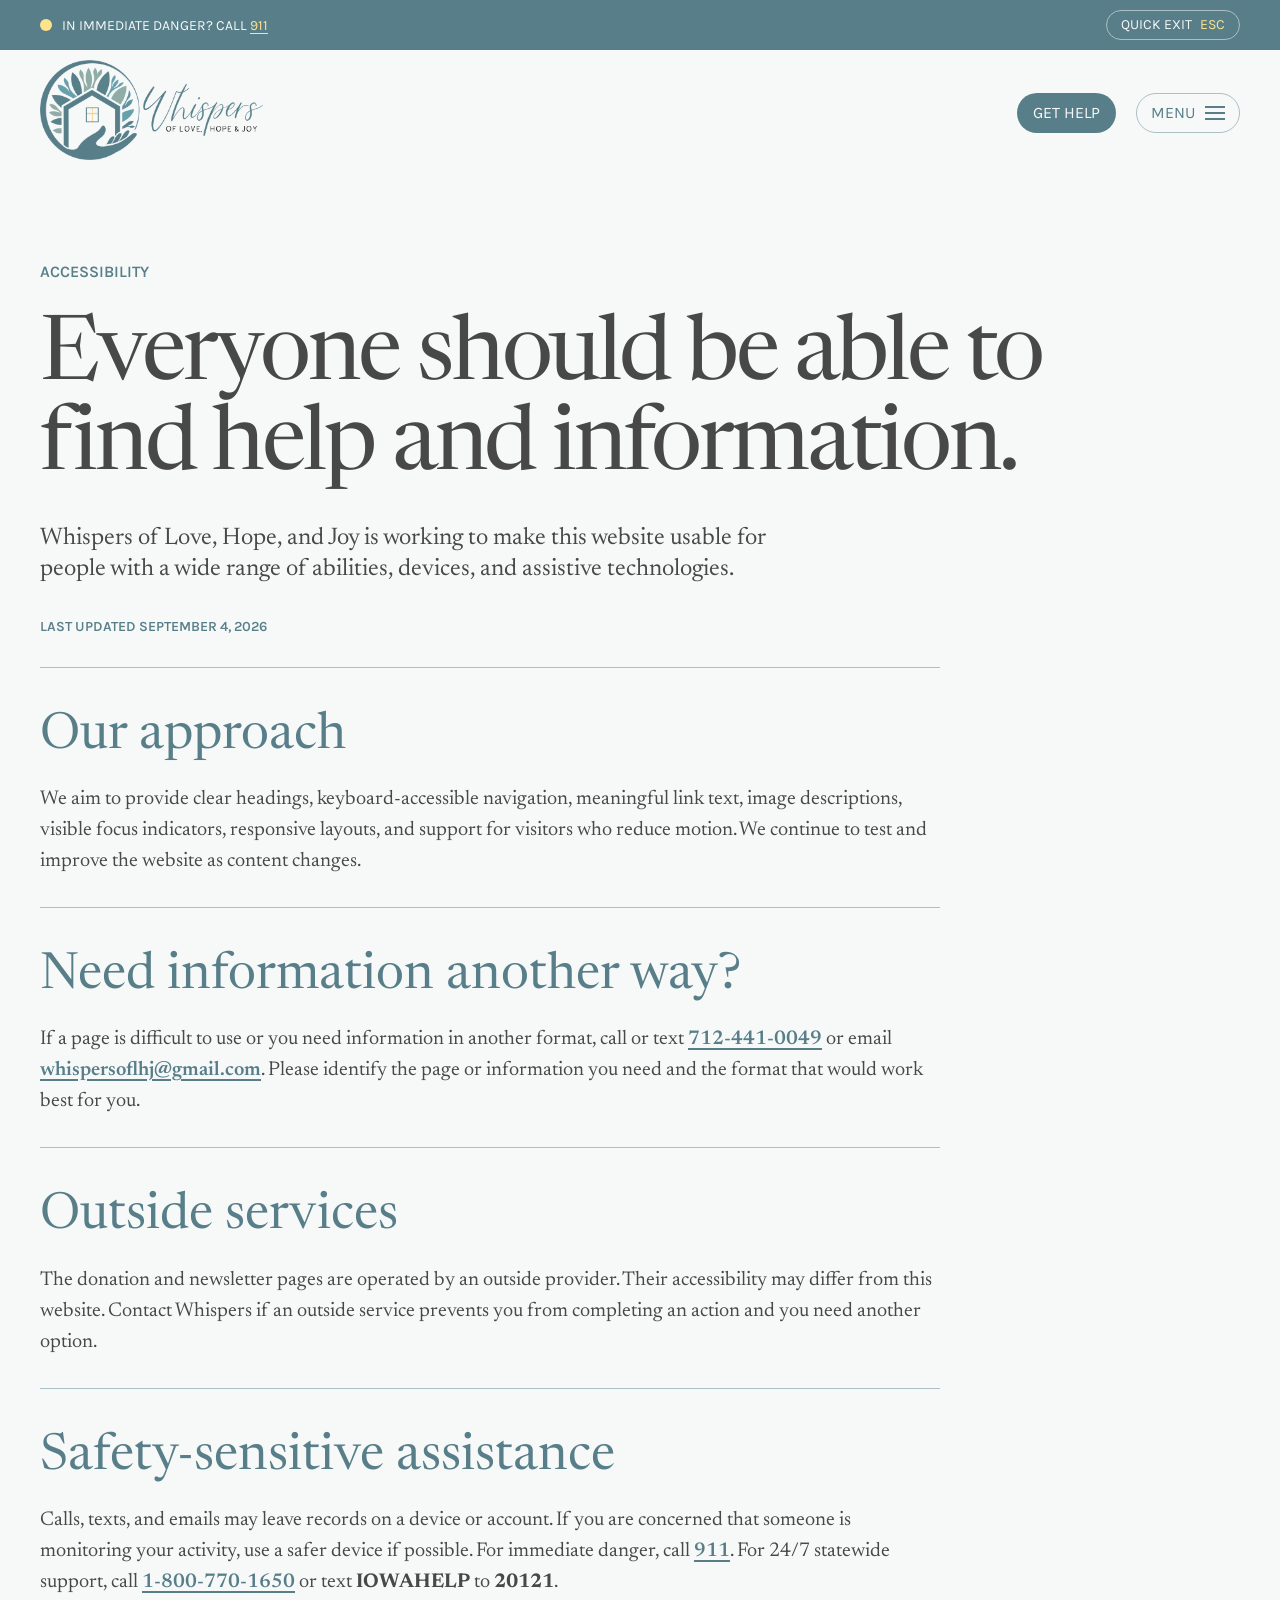
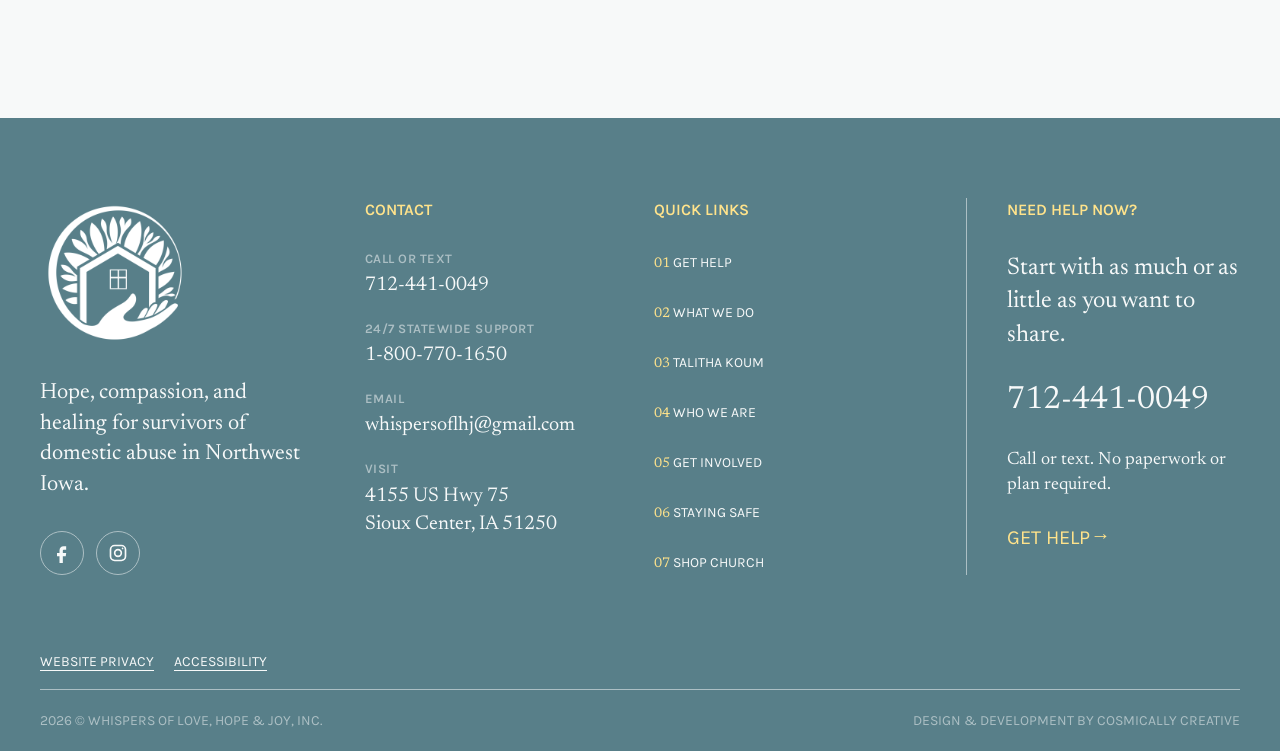
==== accessibility/index.html @ 4075bdc3 "Initial client-ready website" ====
<!doctype html>
<html lang="en" class="no-js">
    <head>
        <meta charset="UTF-8" />
        <meta name="viewport" content="width=device-width, initial-scale=1.0" />
        <meta name="referrer" content="no-referrer" />
        <meta name="description" content="Read the accessibility commitment for the Whispers of Love, Hope, and Joy website and learn how to request assistance." />
        <meta property="og:title" content="Accessibility | Whispers of Love, Hope, and Joy" />
        <meta property="og:description" content="Read the accessibility commitment for the Whispers website and learn how to request assistance." />
        <meta property="og:type" content="website" />
        <meta property="og:site_name" content="Whispers of Love, Hope, and Joy" />
        <meta name="twitter:card" content="summary" />
        <meta name="theme-color" content="#587f89" />
        <!-- Remove this robots directive before the public launch. -->
        <meta name="robots" content="noindex, nofollow, noarchive" />

        <link rel="apple-touch-icon" href="../img/favicons/favicon-apple.png" />
        <link rel="icon" href="../img/favicons/favicon.png" />
        <link rel="stylesheet" href="../css/style.css" />
        <link rel="stylesheet" href="../css/queries.css" />
        <script src="../script.js" defer></script>

        <title>Accessibility | Whispers of Love, Hope, and Joy</title>
    </head>
    <body class="legal-page">
        <a class="skip-link" href="#main-content">Skip to main content</a>
        <header class="site-header">
            <aside class="announcement-bar" aria-label="Announcement">
                <p class="emergency-message">
                    <span class="emergency-indicator" aria-hidden="true"></span>
                    <span>In immediate danger? Call <a class="emergency-link text-yellow" href="tel:911">911</a></span>
                </p>
                <p class="announcement-message"></p>
                <a class="quick-exit" href="https://www.google.com/" rel="noreferrer">Quick Exit <span class="text-yellow">Esc</span></a>
            </aside>
            <nav class="nav" aria-label="Primary navigation">
                <a href="../" aria-label="Whispers of Love, Hope &amp; Joy home">
                    <img width="706" height="316" decoding="async" class="nav-logo" src="../img/logo-big.png" alt="">
                </a>
                <a class="btn mobile-help-link" href="../get-help/">Get Help</a>
                <button class="mobile-nav-toggle" type="button" aria-expanded="false" aria-controls="primary-navigation" aria-label="Open navigation">
                    <span class="mobile-nav-toggle-label">Menu</span>
                    <span class="mobile-nav-toggle-icon" aria-hidden="true"></span>
                </button>
                <ul class="nav-links" id="primary-navigation">
                    <li><a class="nav-link" href="../get-help/"><span class="number">01</span> Get Help</a></li>
                    <li><a class="nav-link" href="../what-we-do/"><span class="number">02</span> What We Do</a></li>
                    <li><a class="nav-link" href="../talitha-koum/"><span class="number">03</span> Talitha Koum</a></li>
                    <li><a class="nav-link" href="../who-we-are/"><span class="number">04</span> Who We Are</a></li>
                    <li><a class="nav-link" href="../get-involved/"><span class="number">05</span> Get Involved</a></li>
                    <li><a class="nav-link" href="../staying-safe/"><span class="number">06</span> Staying Safe</a></li>
                    <li><a class="nav-link" href="../shop-church/"><span class="number">07</span> Shop Church</a></li>
                </ul>
                <div class="btns">
                    <a class="btn" href="https://whispersoflhj.networkforgood.com/projects/104180-whispers-of-love-hope-joy-ministry">Donate</a>
                    <a class="btn btn--secondary" href="https://whispersoflhj.dm.networkforgood.com/forms/e-newsletter-sign-up">Email Updates</a>
                </div>
            </nav>
        </header>

        <main id="main-content" class="legal-main">
            <div class="legal-content site-container site-container--narrow content-stack">
                <p class="section-tag text-teal">Accessibility</p>
                <h1>Everyone should be able to find help and information.</h1>
                <p class="description">Whispers of Love, Hope, and Joy is working to make this website usable for people with a wide range of abilities, devices, and assistive technologies.</p>
                <p class="legal-updated">Last updated September 4, 2026</p>

                <section class="legal-section">
                    <h2>Our approach</h2>
                    <p>We aim to provide clear headings, keyboard-accessible navigation, meaningful link text, image descriptions, visible focus indicators, responsive layouts, and support for visitors who reduce motion. We continue to test and improve the website as content changes.</p>
                </section>

                <section class="legal-section">
                    <h2>Need information another way?</h2>
                    <p>If a page is difficult to use or you need information in another format, call or text <a href="tel:+17124410049">712-441-0049</a> or email <a href="mailto:whispersoflhj@gmail.com">whispersoflhj@gmail.com</a>. Please identify the page or information you need and the format that would work best for you.</p>
                </section>

                <section class="legal-section">
                    <h2>Outside services</h2>
                    <p>The donation and newsletter pages are operated by an outside provider. Their accessibility may differ from this website. Contact Whispers if an outside service prevents you from completing an action and you need another option.</p>
                </section>

                <section class="legal-section">
                    <h2>Safety-sensitive assistance</h2>
                    <p>Calls, texts, and emails may leave records on a device or account. If you are concerned that someone is monitoring your activity, use a safer device if possible. For immediate danger, call <a href="tel:911">911</a>. For 24/7 statewide support, call <a href="tel:+18007701650">1-800-770-1650</a> or text <strong>IOWAHELP</strong> to <strong>20121</strong>.</p>
                </section>
            </div>
        </main>

        <footer>
            <div class="footer-content site-container">
                <div class="footer-cell footer-brand-cell">
                    <a class="footer-brand-link" href="../" aria-label="Whispers of Love, Hope &amp; Joy home">
                        <img width="788" height="788" decoding="async" loading="lazy" class="footer-logo" src="../img/logo-small.png" alt="">
                    </a>
                    <p class="description text-white">Hope, compassion, and healing for survivors of domestic abuse in Northwest Iowa.</p>
                    <ul class="footer-social-links" aria-label="Social media">
                        <li>
                            <a class="footer-social-link" href="https://www.facebook.com/Whispersoflovehopejoy" rel="noreferrer" aria-label="Whispers of Love, Hope, and Joy on Facebook">
                                <svg class="footer-social-icon" aria-hidden="true" focusable="false"><use href="../img/social-icons.svg#facebook"></use></svg>
                            </a>
                        </li>
                        <li>
                            <a class="footer-social-link" href="https://www.instagram.com/whispersoflhj" rel="noreferrer" aria-label="Whispers of Love, Hope, and Joy on Instagram">
                                <svg class="footer-social-icon" aria-hidden="true" focusable="false"><use href="../img/social-icons.svg#instagram"></use></svg>
                            </a>
                        </li>
                    </ul>
                </div>
                <div class="footer-cell">
                    <p class="section-tag text-yellow">Contact</p>
                    <ul class="footer-contact-list">
                        <li class="footer-contact-item"><span class="footer-contact-label">Call or text</span><a class="footer-contact-link" href="tel:+17124410049">712-441-0049</a></li>
                        <li class="footer-contact-item"><span class="footer-contact-label">24/7 statewide support</span><a class="footer-contact-link" href="tel:+18007701650">1-800-770-1650</a></li>
                        <li class="footer-contact-item"><span class="footer-contact-label">Email</span><a class="footer-contact-link" href="mailto:whispersoflhj@gmail.com">whispersoflhj@gmail.com</a></li>
                        <li class="footer-contact-item"><span class="footer-contact-label">Visit</span><address class="text-white">4155 US Hwy 75<br>Sioux Center, IA 51250</address></li>
                    </ul>
                </div>
                <div class="footer-cell">
                    <p class="section-tag text-yellow">Quick Links</p>
                    <ul class="footer-nav-links">
                        <li><a class="nav-link text-white" href="../get-help/"><span class="number text-yellow">01</span> Get Help</a></li>
                        <li><a class="nav-link text-white" href="../what-we-do/"><span class="number text-yellow">02</span> What We Do</a></li>
                        <li><a class="nav-link text-white" href="../talitha-koum/"><span class="number text-yellow">03</span> Talitha Koum</a></li>
                        <li><a class="nav-link text-white" href="../who-we-are/"><span class="number text-yellow">04</span> Who We Are</a></li>
                        <li><a class="nav-link text-white" href="../get-involved/"><span class="number text-yellow">05</span> Get Involved</a></li>
                        <li><a class="nav-link text-white" href="../staying-safe/"><span class="number text-yellow">06</span> Staying Safe</a></li>
                        <li><a class="nav-link text-white" href="../shop-church/"><span class="number text-yellow">07</span> Shop Church</a></li>
                    </ul>
                </div>
                <div class="footer-cell footer-help-cell">
                    <p class="section-tag text-yellow">Need help now?</p>
                    <p class="footer-help-intro text-white">Start with as much or as little as you want to share.</p>
                    <a class="contact-link footer-help-number" href="tel:+17124410049">712-441-0049</a>
                    <p class="footer-help-note text-white">Call or text. No paperwork or plan required.</p>
                    <a class="link-btn uppercase text-yellow" href="../get-help/"><span>Get help</span></a>
                </div>
            </div>
            <div class="footer-legal site-container">
                <a href="../privacy/">Website Privacy</a>
                <a href="../accessibility/" aria-current="page">Accessibility</a>
            </div>
            <div class="copyright site-container">
                <p>2026 © Whispers of Love, Hope &amp; Joy, Inc.</p>
                <p>Design &amp; Development by <a href="https://cosmicallycreative.com">Cosmically Creative</a></p>
            </div>
        </footer>
    </body>
</html>
---- css/style.css ----
@font-face {
    font-family: "Karla";
    font-style: normal;
    font-weight: 200 800;
    font-display: swap;
    src: url("../fonts/karla/karla-latin-variable.woff2") format("woff2");
}

@font-face {
    font-family: "Karla";
    font-style: italic;
    font-weight: 200 800;
    font-display: swap;
    src: url("../fonts/karla/karla-latin-variable-italic.woff2") format("woff2");
}

@font-face {
    font-family: "Newsreader";
    font-style: normal;
    font-weight: 200 800;
    font-display: swap;
    src: url("../fonts/newsreader/newsreader-latin-variable.woff2") format("woff2");
}

@font-face {
    font-family: "Newsreader";
    font-style: italic;
    font-weight: 200 800;
    font-display: swap;
    src: url("../fonts/newsreader/newsreader-latin-variable-italic.woff2") format("woff2");
}

:root {
    --color-white: #f7f9f9;
    --color-teal: #587f89;
    --color-black: #484848;
    --color-green: #90aca6;
    --color-bright-teal: #67a9aa;
    --color-gray: #acbfc4;
    --color-yellow: #ffe38b;
}

* {
    padding: 0;
    margin: 0;
    box-sizing: border-box;
}

html {
    /* font-size: 10px; */
    font-size: 62.5%;
    scroll-behavior: smooth;
    overflow-x: hidden;
}

main [id] {
    scroll-margin-top: 18rem;
}

body {
    font-family: "Newsreader", serif;
    line-height: 1;
    font-weight: 400;
    color: var(--color-black);
    background-color: var(--color-white);
    font-size: 2rem;
    overflow-x: hidden;
    opacity: 1;
    transition: opacity 0.3s ease;
}

body.mobile-nav-open {
    overflow: hidden;
}

.skip-link {
    position: fixed;
    top: 1rem;
    left: 1rem;
    z-index: 3000;
    padding: 1rem 1.5rem;
    color: var(--color-yellow);
    background-color: var(--color-black);
    font-family: "Karla", sans-serif;
    font-size: 1.6rem;
    transform: translateY(-200%);
}

.skip-link:focus {
    transform: translateY(0);
}

body.client-preview::before {
    position: fixed;
    right: 1.5rem;
    bottom: 1.5rem;
    z-index: 3000;
    padding: 0.8rem 1.2rem;
    color: var(--color-yellow);
    background-color: var(--color-black);
    border-radius: 50rem;
    content: "Client Preview";
    font-family: "Karla", sans-serif;
    font-size: 1.3rem;
    font-weight: 700;
    letter-spacing: 0.04em;
    text-transform: uppercase;
}

h1, h2, h3 {
    font-weight: 400;
}

h2 {
    font-size: clamp(4.8rem, 4.5vw, 7rem);
}

p {
    line-height: 1.5;
}

.text-yellow {
    color: var(--color-yellow) !important;
}

.text-white {
    color: var(--color-white) !important;
}

.text-gray {
    color: var(--color-gray) !important;
}

.text-teal {
    color: var(--color-teal) !important;
}

.text-bright-teal {
    color: var(--color-bright-teal) !important;
}

.text-black {
    color: var(--color-black) !important;
}

.site-container {
    width: calc(100% - 8rem);
    max-width: 160rem;
    margin-right: auto;
    margin-left: auto;
}

.site-container--narrow {
    max-width: 120rem;
}

.content-stack {
    display: flex;
    flex-direction: column;
    gap: 3rem;
}

.section--teal {
    background-color: var(--color-teal);
}

.section--dark {
    background-color: var(--color-black);
}

.section--yellow {
    background-color: var(--color-yellow);
}

.section--gray {
    background-color: rgba(172, 191, 196, 0.13);
}

.divided-list {
    border-top: 1px solid var(--color-gray);
    border-bottom: 1px solid var(--color-gray);
}

.divided-list > * + * {
    border-top: 1px solid var(--color-gray);
}

.contact-item {
    display: flex;
    flex-direction: column;
    gap: 1rem;
}

.contact-link:link,
.contact-link:visited {
    width: fit-content;
    text-decoration: none;
}

.numbered-row {
    display: grid;
    grid-template-columns: 7rem minmax(0, 1fr);
    gap: 2.5rem;
}

.item-number {
    color: var(--color-green);
    font-family: "Karla", sans-serif;
    font-size: 1.6rem;
    font-weight: 600;
}

.description--small {
    font-size: 2.2rem;
}

.site-header {
    position: fixed;
    top: 0;
    left: 0;
    width: 100%;
    z-index: 1000;
    background-color: var(--color-white);
}

.announcement-bar {
    display: grid;
    grid-template-columns: 1fr auto 1fr;
    align-items: center;
    gap: 2rem;
    padding: 1rem max(4rem, calc((100% - 160rem) / 2));
    color: var(--color-white);
    background-color: var(--color-teal);
    font-family: "Karla", sans-serif;
    font-size: 1.4rem;
    text-transform: uppercase;
}

.emergency-message {
    display: flex;
    align-items: center;
    gap: 1rem;
    white-space: nowrap;
}

.emergency-link:link,
.emergency-link:visited {
    text-decoration-thickness: 1px;
    text-underline-offset: 0.2em;
}

.emergency-indicator {
    width: 1.2rem;
    height: 1.2rem;
    flex: 0 0 1.2rem;
    background-color: var(--color-yellow);
    border-radius: 50%;
}

.announcement-message {
    text-align: center;
}

.quick-exit {
    display: inline-flex;
    align-items: center;
    justify-self: end;
    padding: 0.7rem 1.4rem;
    border: 0;
    border-radius: 50rem;
    color: var(--color-white);
    background-color: var(--color-teal);
    font: inherit;
    text-transform: uppercase;
    text-decoration: none;
    cursor: pointer;
    border: 1px solid var(--color-gray);
}

.quick-exit span {
    margin-left: 0.8rem;
}

.nav {
    display: flex;
    justify-content: space-between;
    align-items: center;
    width: 100%;
    max-width: 168rem;
    margin: 0 auto;
    padding: 1rem 4rem;
}

.nav-logo {
    height: 10rem;
    width: auto;
}

.mobile-nav-toggle {
    display: none;
    align-items: center;
    justify-content: center;
    gap: 1rem;
    padding: 1rem 1.4rem;
    border: 1px solid var(--color-gray);
    border-radius: 50rem;
    color: var(--color-teal);
    background-color: transparent;
    font-family: "Karla", sans-serif;
    font-size: 1.4rem;
    text-transform: uppercase;
    cursor: pointer;
}

.mobile-nav-toggle:focus-visible {
    outline: 3px solid var(--color-black);
    outline-offset: 3px;
    box-shadow: 0 0 0 6px var(--color-yellow);
}

.mobile-nav-toggle-icon,
.mobile-nav-toggle-icon::before,
.mobile-nav-toggle-icon::after {
    width: 2rem;
    height: 2px;
    background-color: currentColor;
    transition: transform 0.2s ease, background-color 0.2s ease;
}

.mobile-nav-toggle-icon {
    position: relative;
}

.mobile-nav-toggle-icon::before,
.mobile-nav-toggle-icon::after {
    position: absolute;
    left: 0;
    content: "";
}

.mobile-nav-toggle-icon::before {
    transform: translateY(-0.6rem);
}

.mobile-nav-toggle-icon::after {
    transform: translateY(0.6rem);
}

.nav--open .mobile-nav-toggle-icon {
    background-color: transparent;
}

.nav--open .mobile-nav-toggle-icon::before {
    transform: rotate(45deg);
}

.nav--open .mobile-nav-toggle-icon::after {
    transform: rotate(-45deg);
}

.logo-faded {
    position: absolute;
    top: 0;
    left: 7%;
    width: clamp(20rem, 35vw, 60rem);
    height: auto;
    opacity: 10%;
    z-index: -1;
}


.nav-links {
    list-style: none;
    display: flex;
    gap: 3rem;
    align-items: center;
    justify-content: center;
}

.nav-link:link,
.nav-link:visited {
    font-family: "Karla", sans-serif;
    text-decoration: none;
    text-transform: uppercase;
    color: var(--color-teal);
    font-size: 1.6rem;
    transition: all 0.3s ease;
    display: inline-block;
}

.nav-link:hover,
.nav-link:active {
    color: var(--color-bright-teal);
    transform: scale(1.05);
}

.nav-link--current:link,
.nav-link--current:visited {
    color: var(--color-bright-teal);
}

.number {
    font-family: "Newsreader", serif;
    color: var(--color-green);
    font-size: 1.4rem;
}

.btn:link,
.btn:visited {
    font-family: "Karla", sans-serif;
    text-decoration: none;
    text-transform: uppercase;
    color: var(--color-white);
    font-size: 1.6rem;
    transition: all 0.3s ease;
    display: inline-block;
    padding: 1rem 2rem;
    background-color: var(--color-teal);
    border-radius: 50rem;
}

.btn:hover,
.btn:active {
    transform: scale(1.05);
    background-color: var(--color-bright-teal);
}

.btn--secondary:link,
.btn--secondary:visited {
    background-color: var(--color-green);
}

.btn--secondary:hover,
.btn--secondary:active {
    background-color: var(--color-gray);
}

.btn--yellow:link,
.btn--yellow:visited {
    color: var(--color-teal);
    background-color: var(--color-yellow);
}

.btn--yellow:hover,
.btn--yellow:active {
    color: var(--color-white);
    background-color: var(--color-bright-teal);
}

.btn--outline:link,
.btn--outline:visited {
    color: var(--color-white);
    background-color: transparent;
    box-shadow: inset 0 0 0 1px var(--color-gray);
}

.btn--outline:hover,
.btn--outline:active {
    background-color: var(--color-bright-teal);
    box-shadow: none;
}

.mobile-help-link:link,
.mobile-help-link:visited {
    display: none;
}

.hero-section {
    min-height: 100svh;
    padding: 24rem 0 8rem;
}

.hero-content {
    display: grid;
    grid-template-columns: 1fr 1fr;
    gap: 3rem;
}

.hero-text {
    display: flex;
    flex-direction: column;
    align-self: center;
}

.hero-eyebrow {
    margin-bottom: 4rem;
    color: var(--color-teal);
    font-family: "Karla", sans-serif;
    font-size: 1.7rem;
    font-weight: 700;
    letter-spacing: 0.04em;
    text-transform: uppercase;
}

h1 {
    margin-bottom: 3.5rem;
    font-size: 9rem;
    font-weight: 400;
    line-height: 1.2;
    letter-spacing: -0.035em;
}

h1 em {
    color: var(--color-teal);
    font-weight: 400;
}

.description {
    max-width: 76rem;
    font-size: 2.4rem;
    line-height: 1.3;
}

.hero-actions {
    display: flex;
    gap: 4.5rem;
    margin: 5.5rem 0;
}

.btn--large:link,
.btn--large:visited {
    min-width: 20rem;
    padding: 2rem 3.5rem;
    font-size: 2rem;
    text-align: center;
}

.quick-exit-note {
    display: flex;
    align-items: center;
    gap: 0.8rem;
    margin-top: auto;
    color: var(--color-green);
    font-size: 1.6rem;
    line-height: 1.3;
}

.quick-exit-indicator {
    width: 1rem;
    height: 1rem;
    flex: 0 0 1rem;
    background-color: var(--color-yellow);
    border-radius: 50%;
}

.quick-exit-note strong {
    color: var(--color-teal);
}

.hero-image {
    width: 90%;
    align-self: center;
    justify-self: start;
}

.hero-image img {
    display: block;
    width: 100%;
    height: auto;
}

.stats-section {
    padding-bottom: 8rem;
}

.stats-grid {
    display: grid;
    grid-template-columns: repeat(5, 1fr);
    border: 1px solid var(--color-gray);
}

.stats-cell {
    display: flex;
    flex-direction: column;
    gap: 1.5rem;
    padding: 3rem;
}

.stats-cell:not(:last-child) {
    border-right: 1px solid var(--color-gray);
}

.large-number {
    font-family: "Karla", sans-serif;
    font-size: 5rem;
    font-weight: 400;
    color: var(--color-teal)
}

.stats-text {
    font-size: 1.8rem;
    line-height: 1.3;
}

.help-section {
    padding: 8rem 0;
    background-color: var(--color-teal);
}

.section-tag,
.all-caps-tag {
    text-transform: uppercase;
    font-family: "Karla", sans-serif;
    font-weight: 600;
}

.section-tag {
    font-size: 1.6rem;
}

.all-caps-tag {
    font-size: 1.4rem;
    line-height: 1.2;
    letter-spacing: 0.04em;
}

.help-grid {
    display: grid;
    grid-template-columns: 1fr 1fr;
    gap: 5rem;
}

.help-cell {
    display: flex;
    flex-direction: column;
    gap: 2.5rem;
}

.text-large {
    font-size: 3rem;
}

.link-btn:link,
.link-btn:visited {
    display: inline-flex;
    align-items: center;
    text-decoration: none;
    transition: all 0.3s ease;
    color: var(--color-white)
}

.link-btn:hover,
.link-btn:active {
    background: none;
    transform: scale(1);
}

.link-btn:hover span,
.link-btn:active span {
    text-decoration: underline;
}

.link-btn::after {
    content: "\2192";
    display: inline-block;
    line-height: 1;
    transform: translateY(-0.08em);
}

.uppercase {
    text-transform: uppercase;
    font-family: "Karla", sans-serif;
}

.what-we-do-section {
    padding: 8rem 0;
}

.services {
    display: flex;
    flex-direction: column;
    gap: 0;
    margin: 5rem 0 3rem ;
}

.service {
    display: grid;
    grid-template-columns: 1fr 1fr;
    gap: 2rem;
    padding: 3.5rem 0;
    align-items: center;
}

.centered {
    display: flex;
    justify-content: center;
    align-items: center;
}

.talitha-koum-grid {
    display: grid;
    grid-template-columns: repeat(2, minmax(0, 1fr));
    align-items: center;
    gap: 3rem;
}

.talitha-koum-section {
    padding: 8rem 0;
    margin-top: 8rem;
}

.talitha-koum-image img {
    display: block;
    width: 100%;
    height: auto;
    border-radius: 5px;
}

.between-the-hard-days-section {
    padding: 8rem 0;
    margin-top: 8rem;
}

.underline {
    width: 100%;
    padding-bottom: 0.5rem;
    border-bottom: 1px solid var(--color-gray);
}

.gallery {
    display: grid;
    grid-template-columns: repeat(4, minmax(0, 1fr));
    gap: 1rem;
}

.gallery-image {
    aspect-ratio: 4 / 5;
    overflow: hidden;
    border-radius: 5px;
}

.gallery-image img {
    display: block;
    width: 100%;
    height: 100%;
    object-fit: cover;
}

.testimony-section {
    padding: 8rem 0 10rem;
    margin-top: 8rem;
    background-color: var(--color-teal);
}

.testimony-content {
    display: flex;
    flex-direction: column;
}

.testimony-header {
    display: flex;
    justify-content: space-between;
    align-items: center;
}

.disclaimer {
    color: var(--color-gray);
    font-family: "Karla", sans-serif;
    font-size: 1.4rem;
}

.large-quote {
    max-width: 140rem;
    font-size: clamp(5rem, 4vw, 7rem);
    line-height: 1.05;
}

.featured-testimony {
    margin-top: 6rem;
}

.testimony-attribution {
    display: flex;
    align-items: center;
    gap: 1rem;
    margin-top: 4rem;
    color: var(--color-yellow);
    font-family: "Karla", sans-serif;
    font-size: 1.4rem;
    font-weight: 600;
    text-transform: uppercase;
}

.testimony-attribution::before {
    width: 2.4rem;
    height: 1px;
    flex: 0 0 2.4rem;
    background-color: var(--color-gray);
    content: "";
}

.testimony-grid {
    display: grid;
    grid-template-columns: repeat(2, minmax(0, 1fr));
    margin-top: 7rem;
    border-top: 1px solid var(--color-gray);
}

.testimony-card {
    padding: 3rem 4rem 0 0;
}

.testimony-card + .testimony-card {
    padding-right: 0;
    padding-left: 4rem;
    border-left: 1px solid var(--color-gray);
}

.testimony-quote {
    color: var(--color-white);
    font-size: 2.4rem;
    line-height: 1.2;
}

.testimony-card .testimony-attribution {
    margin-top: 2.5rem;
}

.links-section {
    padding: 8rem 0;
}

.links-section-content {
    display: grid;
    grid-template-columns: repeat(3, minmax(0, 1fr));
    gap: 2rem;
}

.link-card {
    padding: 5rem;
    display: flex;
    flex-direction: column;
    justify-content: space-between;
    gap: 2rem;
    background-image:
        linear-gradient(rgba(88, 127, 137, 0.85), rgba(88, 127, 137, 0.85)),
        var(--link-card-image);
    background-position: center;
    background-size: cover;
    background-repeat: no-repeat;
    border-radius: 5px;
    aspect-ratio: 1 / 1;
}

.link-card:link,
.link-card:visited {
    color: inherit;
    text-decoration: none;
    transition: all 0.3s ease;
}

.link-card:hover {
    transform: scale(1.02);
    background-image:
        linear-gradient(rgba(88, 127, 137, 0.9), rgba(88, 127, 137, 0.9)),
        var(--link-card-image);
}

.link-card:focus-visible {
    outline: 3px solid var(--color-black);
    outline-offset: 3px;
    box-shadow: 0 0 0 6px var(--color-yellow);
}

.link-card--04 {
    --link-card-image: url("../img/extras/04.JPG");
}

.link-card--05 {
    --link-card-image: url("../img/extras/05.jpeg");
}

.link-card--06 {
    --link-card-image: url("../img/extras/06.jpeg");
}

.link-card-text {
    display: flex;
    flex-direction: column;
    gap: 1rem;
}

.extra-large-number {
    font-size: 7rem;
    line-height: 1.2;
}

.new-chapter-section {
    padding: 10rem 0;
}

.new-chapter-content {

    display: grid;
    grid-template-columns: 1fr 1fr;
    gap: 5rem;
    align-items: center;
    margin-bottom: 3rem;
}

footer {
    padding: 8rem 0 0;
    background-color: var(--color-teal);
}

.footer-logo {
    display: block;
    width: 100%;
    height: auto;
    max-width: 15rem;
    filter: brightness(0) invert(1);
}

.footer-content {
    display: grid;
    grid-template-columns: 1.15fr 1fr 1.1fr 1.15fr;
    gap: clamp(4rem, 4vw, 7rem);
}

.footer-cell {
    display: flex;
    flex-direction: column;
    gap: 3rem;
}

.footer-brand-link,
.footer-cell .link-btn {
    width: fit-content;
}

.footer-brand-cell .description {
    font-size: 2.2rem;
    line-height: 1.4;
}

.footer-social-links {
    display: flex;
    align-items: center;
    gap: 1.2rem;
    list-style: none;
}

.footer-social-link:link,
.footer-social-link:visited {
    display: inline-flex;
    align-items: center;
    justify-content: center;
    width: 4.4rem;
    height: 4.4rem;
    border: 1px solid var(--color-gray);
    border-radius: 50%;
    color: var(--color-white);
    transition: color 0.2s ease, background-color 0.2s ease, border-color 0.2s ease;
}

.footer-social-link:hover,
.footer-social-link:active {
    border-color: var(--color-yellow);
    color: var(--color-teal);
    background-color: var(--color-yellow);
}

.footer-social-icon {
    width: 2rem;
    height: 2rem;
}

.simple-footer .footer-social-links {
    margin-bottom: 0;
}

.footer-contact-list {
    display: flex;
    flex-direction: column;
    gap: 2.4rem;
    list-style: none;
}

.footer-contact-item {
    display: flex;
    flex-direction: column;
    gap: 0.7rem;
}

.footer-contact-label {
    color: var(--color-gray);
    font-family: "Karla", sans-serif;
    font-size: 1.3rem;
    font-weight: 600;
    letter-spacing: 0.04em;
    text-transform: uppercase;
}

.footer-contact-link:link,
.footer-contact-link:visited {
    width: fit-content;
    color: var(--color-white);
    line-height: 1.3;
    overflow-wrap: anywhere;
    text-decoration: none;
    transition: color 0.3s ease;
}

.footer-contact-link:hover,
.footer-contact-link:active {
    color: var(--color-yellow);
}

.footer-nav-links {
    list-style: none;
    display: flex;
    flex-direction: column;
    gap: 3rem;
}

address {
    text-decoration: none;
    font-style: normal;
    line-height: 1.4;
}

.copyright {
    display: flex;
    justify-content: space-between;
    gap: 2rem;
    flex-wrap: wrap;
    color: var(--color-gray);
    text-transform: uppercase;
    font-family: "Karla", sans-serif;
    margin-top: 10rem;
    padding: 2rem 0 2rem;
    border-top: 1px solid var(--color-gray);
    font-size: 1.4rem;
}

.copyright a {
    color: var(--color-gray);
    text-decoration: none;
    transition: color 0.3s ease;
}

.copyright a:hover {
    color: var(--color-yellow);
}

.footer-legal {
    display: flex;
    gap: 2rem;
    flex-wrap: wrap;
    margin-top: 6rem;
    padding-top: 2rem;
    font-family: "Karla", sans-serif;
    font-size: 1.4rem;
    text-transform: uppercase;
}

.footer-legal a:link,
.footer-legal a:visited {
    color: var(--color-white);
    text-underline-offset: 0.25em;
}

.footer-legal a:hover,
.footer-legal a:active {
    color: var(--color-yellow);
}

.footer-legal + .copyright {
    margin-top: 2rem;
}

.legal-main {
    padding: 26rem 0 12rem;
}

.legal-content > h1 {
    max-width: 110rem;
    margin-bottom: 0;
    font-size: clamp(6rem, 7vw, 10rem);
    line-height: 1;
}

.legal-updated {
    color: var(--color-teal);
    font-family: "Karla", sans-serif;
    font-size: 1.4rem;
    font-weight: 600;
    text-transform: uppercase;
}

.legal-section {
    max-width: 90rem;
    padding-top: 4rem;
    border-top: 1px solid var(--color-gray);
}

.legal-section h2 {
    margin-bottom: 2rem;
    color: var(--color-teal);
    font-size: clamp(3.6rem, 4vw, 5.4rem);
    line-height: 1.1;
}

.legal-section p {
    line-height: 1.55;
}

.legal-section a:link,
.legal-section a:visited {
    color: var(--color-teal);
    font-weight: 600;
    text-underline-offset: 0.2em;
}

a:focus-visible,
button:focus-visible {
    outline: 3px solid var(--color-black);
    outline-offset: 3px;
    box-shadow: 0 0 0 6px var(--color-yellow);
}

@media (prefers-reduced-motion: reduce) {
    html {
        scroll-behavior: auto;
    }

    *,
    *::before,
    *::after {
        scroll-behavior: auto !important;
        transition-duration: 0.01ms !important;
        transition-delay: 0ms !important;
    }

    .nav-link:hover,
    .nav-link:active,
    .btn:hover,
    .btn:active,
    .link-card:hover {
        transform: none;
    }
}

/* GET HELP PAGE */

.get-help-main {
    padding-top: 16rem;
}

.get-help-hero {
    position: relative;
    display: flex;
    align-items: center;
    min-height: calc(100svh - 16rem);
    padding: 10rem 0;
    overflow: hidden;
}

/*.get-help-hero::after {
    position: absolute;
    left: -2rem;
    bottom: -15rem;
    z-index: -1;
    color: rgba(172, 191, 196, 0.16);
    content: "01";
    font-family: "Karla", sans-serif;
    font-size: clamp(32rem, 34vw, 62rem);
    font-weight: 600;
    line-height: 1;
}*/

.get-help-hero::after {
    position: absolute;
    left: -2rem;
    bottom: -1rem;
    z-index: -1;
    content: url(../img/01-hero.jpeg);
    opacity: 0.5;
    -webkit-mask-image: radial-gradient(ellipse 102% 102% at bottom left, #000 0%, #000 82%, transparent 98%);
    mask-image: radial-gradient(ellipse 102% 102% at bottom left, #000 0%, #000 82%, transparent 98%);
    pointer-events: none;
}

.get-help-hero-content {
    display: grid;
    grid-template-columns: minmax(0, 1.15fr) minmax(42rem, 0.85fr);
    gap: 8rem;
    align-items: center;
}

.get-help-intro h1 {
    max-width: 96rem;
    margin: 0;
    font-size: clamp(6.4rem, 5.5vw, 9.6rem);
    line-height: 0.98;
}

.get-help-intro .description {
    max-width: 82rem;
}

.get-help-intro .quick-exit-note {
    max-width: 70rem;
    margin-top: 2rem;
}

.help-contact-card {
    padding: 5rem;
    color: var(--color-white);
    background-color: var(--color-teal);
    border-radius: 5px;
    box-shadow: 2rem 2rem 0 var(--color-yellow);
}

.help-contact-card h2 {
    max-width: 52rem;
    font-size: clamp(5rem, 4.5vw, 7rem);
    line-height: 1;
}

.contact-card-intro {
    max-width: 58rem;
    color: var(--color-white);
    font-size: 2.2rem;
    line-height: 1.35;
}

.primary-contact {
    padding: 2.5rem 0;
}

.contact-link--featured:link,
.contact-link--featured:visited,
.statewide-contact-link:link,
.statewide-contact-link:visited,
.footer-help-number:link,
.footer-help-number:visited {
    color: var(--color-white);
    font-size: clamp(3rem, 3vw, 4.8rem);
    line-height: 1.1;
}

.contact-link--email:link,
.contact-link--email:visited {
    font-size: clamp(2.2rem, 2vw, 3.2rem);
    overflow-wrap: anywhere;
}

.contact-link--featured:hover,
.contact-link--featured:active,
.statewide-contact-link:hover,
.statewide-contact-link:active,
.footer-help-number:hover,
.footer-help-number:active {
    color: var(--color-yellow);
}

.contact-card-actions {
    display: flex;
    flex-wrap: wrap;
    gap: 1.5rem;
}

.contact-safety-note {
    color: var(--color-white);
    font-size: 1.6rem;
    line-height: 1.4;
}

.immediate-help-section {
    padding: 6rem 0;
}

.immediate-help-content {
    display: grid;
    grid-template-columns: minmax(0, 1.25fr) minmax(34rem, 0.75fr);
    gap: 8rem;
    align-items: end;
}

.immediate-help-intro {
    display: flex;
    flex-direction: column;
    gap: 2rem;
}

.immediate-help-intro h2 {
    max-width: 100rem;
    font-size: clamp(4.8rem, 5vw, 7.2rem);
    line-height: 1.05;
}

.statewide-contact {
    display: flex;
    flex-direction: column;
    gap: 1.5rem;
    padding-left: 4rem;
    border-left: 1px solid var(--color-gray);
}

.statewide-contact-link:link,
.statewide-contact-link:visited {
    color: var(--color-yellow);
    font-size: clamp(3.6rem, 3.6vw, 5.6rem);
}

.reach-out-section,
.safety-guide-section,
.contact-reminder-section {
    padding: 12rem 0;
}

.reach-out-section {
    position: relative;
}

.reach-out-content {
    display: grid;
    grid-template-columns: minmax(0, 0.85fr) minmax(0, 1.15fr);
    gap: 12rem;
}

.reach-out-heading {
    display: flex;
    flex-direction: column;
}

.reach-out-heading h2 {
    font-size: clamp(5rem, 5vw, 8rem);
    line-height: 1;
}

.reach-out-steps {
    list-style: none;
}

.reach-out-step {
    padding: 4rem 0;
}

.reach-out-step h3 {
    margin-bottom: 1.5rem;
    color: var(--color-teal);
    font-size: 3.4rem;
    line-height: 1.1;
}

.reach-out-step p {
    line-height: 1.45;
}

.safety-guide-content {
    display: grid;
    grid-template-columns: minmax(0, 1fr) auto;
    gap: 8rem;
    align-items: end;
}

.safety-guide-copy h2 {
    max-width: 110rem;
    font-size: clamp(5rem, 5.4vw, 8.4rem);
    line-height: 1;
}

.safety-guide-content .btn--large:link,
.safety-guide-content .btn--large:visited {
    white-space: nowrap;
}

.contact-reminder-content {
    align-items: center;
    text-align: center;
}

.contact-reminder-content h2 {
    font-size: clamp(5rem, 5vw, 8rem);
    line-height: 1;
}

.contact-reminder-actions {
    display: flex;
    gap: 4rem;
    align-items: center;
    margin-top: 2rem;
}

.footer-help-cell p:not(.section-tag) {
    line-height: 1.4;
}

.footer-help-cell {
    padding-left: 4rem;
    border-left: 1px solid var(--color-gray);
}

.footer-help-intro {
    font-size: 2.4rem;
}

.footer-help-note {
    font-size: 1.8rem;
}

.footer-help-number:link,
.footer-help-number:visited {
    font-size: 3.2rem;
}

/* WHAT WE DO PAGE */

.what-we-do-main {
    padding-top: 16rem;
}

.what-we-do-hero {
    position: relative;
    isolation: isolate;
    display: flex;
    align-items: center;
    min-height: calc(100svh - 16rem);
    padding: 10rem 0 13rem;
    overflow: hidden;
}

.what-we-do-hero::before {
    position: absolute;
    left: -2rem;
    bottom: -1rem;
    z-index: -1;
    width: min(72rem, 60vw);
    aspect-ratio: 4 / 3;
    background: url("../img/02-hero.jpeg") center / cover no-repeat;
    content: "";
    opacity: 0.35;
    -webkit-mask-image: radial-gradient(ellipse 102% 102% at bottom left, #000 0%, #000 80%, transparent 98%);
    mask-image: radial-gradient(ellipse 102% 102% at bottom left, #000 0%, #000 80%, transparent 98%);
    pointer-events: none;
}

.what-we-do-hero-grid {
    position: relative;
    display: grid;
    grid-template-columns: minmax(0, 0.9fr) minmax(50rem, 1.1fr);
    gap: 9rem;
    align-items: center;
}

.what-we-do-hero-copy h1 {
    max-width: 88rem;
    margin: 0;
    font-size: clamp(6.4rem, 5.5vw, 9.6rem);
    line-height: 0.98;
}

.what-we-do-hero-copy .description {
    max-width: 76rem;
}

.what-we-do-hero-actions {
    display: flex;
    flex-wrap: wrap;
    gap: 3rem;
    align-items: center;
    margin-top: 1rem;
}

.what-we-do-hero-visual {
    position: relative;
    min-height: 68rem;
}

.what-we-do-photo {
    overflow: hidden;
    border-radius: 5px;
}

.what-we-do-photo img {
    display: block;
    width: 100%;
    height: 100%;
    object-fit: cover;
}

.what-we-do-photo--main {
    width: 80%;
    height: 62rem;
    margin-left: auto;
    box-shadow: 2rem 2rem 0 var(--color-green);
}

.what-we-do-photo--secondary {
    position: absolute;
    bottom: 0;
    left: 0;
    height: 40rem;
    padding: 1.2rem;
    background-color: var(--color-white);
    border-radius: 5px;
}

.what-we-do-photo--secondary img {
    border-radius: 5px;
}

.what-we-do-hero-note {
    position: absolute;
    right: -4rem;
    bottom: -1rem;
    width: 34rem;
    padding: 2rem;
    background-color: var(--color-yellow);
    border-radius: 5px;
    font-size: 1.75rem;
    line-height: 1.15;
}

.what-we-do-hero-note span,
.ordinary-life-caption span {
    display: block;
    margin-top: 1.5rem;
    color: var(--color-teal);
    font-family: "Karla", sans-serif;
    font-size: 1.4rem;
    font-weight: 600;
    letter-spacing: 0.04em;
    text-transform: uppercase;
}

.support-journey-section,
.whole-life-support-section,
.ordinary-life-section,
.how-we-work-section {
    padding: 12rem 0;
}

.support-journey-section {
    padding-top: 8rem;
}

.support-journey-heading,
.whole-life-support-heading {
    display: grid;
    grid-template-columns: minmax(0, 1fr) minmax(32rem, 0.72fr);
    gap: 10rem;
    align-items: end;
}

.support-journey-heading h2,
.whole-life-support-heading h2,
.how-we-work-heading h2 {
    font-size: clamp(5rem, 5vw, 8rem);
    line-height: 1;
}

.support-journey-heading > .description,
.whole-life-support-heading > .description {
    padding-left: 4rem;
    border-left: 1px solid var(--color-gray);
}

.support-journey {
    display: grid;
    grid-template-columns: repeat(7, minmax(0, 1fr));
    gap: 1px;
    margin-top: 7rem;
    padding: 1px;
    list-style: none;
    border-radius: 50px;
}

.support-journey-step {
    display: flex;
    min-height: 16rem;
    padding: 2.5rem 2rem;
    flex-direction: column;
    justify-content: space-between;
    background-color: rgba(172, 191, 196, 0.13);
}

.support-journey-step span {
    color: var(--color-green);
    font-family: "Karla", sans-serif;
    font-size: 1.4rem;
    font-weight: 600;
}

.support-journey-step strong {
    color: var(--color-teal);
    font-size: clamp(2rem, 1.6vw, 2.8rem);
    font-weight: 400;
    line-height: 1.1;
}

.support-journey-step:first-child,
.support-journey-step:last-child {
    background-color: var(--color-teal);
}

.support-journey-step:first-child span,
.support-journey-step:last-child span {
    color: var(--color-yellow);
}

.support-journey-step:first-child strong,
.support-journey-step:last-child strong {
    color: var(--color-white);
}

.whole-life-support-section {
    background-color: rgba(172, 191, 196, 0.13);
}

.whole-life-support-heading h2 em,
.ordinary-life-copy h2 em {
    color: var(--color-teal);
    font-weight: 400;
}

.whole-life-support-grid {
    display: grid;
    grid-template-columns: repeat(3, minmax(0, 1fr));
    gap: 1px;
    margin-top: 8rem;
    padding: 1px;
    border-radius: 5px;
}

.whole-life-support-card {
    padding: 4rem;
    background-color: var(--color-white);
}

.whole-life-support-card h3 {
    margin-bottom: 2rem;
    color: var(--color-teal);
    font-size: 3.3rem;
    line-height: 1.1;
}

.whole-life-support-card p {
    line-height: 1.45;
}

.ordinary-life-grid {
    display: grid;
    grid-template-columns: minmax(0, 1.05fr) minmax(0, 0.95fr);
    gap: 10rem;
    align-items: center;
}

.ordinary-life-photo {
    position: relative;
    min-height: 68rem;
}

.ordinary-life-photo img {
    position: absolute;
    inset: 0;
    display: block;
    width: 100%;
    height: 100%;
    object-fit: cover;
    border-radius: 5px;
}

.ordinary-life-caption {
    position: absolute;
    right: -3rem;
    bottom: -3rem;
    max-width: 34rem;
    padding: 2rem;
    background-color: var(--color-yellow);
    border-radius: 5px;
    font-size: 1.75rem;
    line-height: 1.15;
}

.ordinary-life-copy h2 {
    font-size: clamp(5rem, 5vw, 8rem);
    line-height: 1;
}

.ordinary-life-copy h2 em {
    color: var(--color-yellow);
}

.ordinary-life-list {
    margin-top: 2rem;
    color: var(--color-white);
    list-style: none;
}

.ordinary-life-list li {
    padding: 2.2rem 0;
    line-height: 1.35;
}

.ordinary-life-list li::before {
    margin-right: 1rem;
    color: var(--color-yellow);
    content: "•";
}

.how-we-work-heading {
    max-width: 100rem;
}

.how-we-work-grid {
    display: grid;
    grid-template-columns: repeat(3, minmax(0, 1fr));
    gap: 2rem;
    margin-top: 8rem;
}

.how-we-work-card {
    min-height: 42rem;
    padding: 4rem;
    background-color: rgba(172, 191, 196, 0.16);
    border-top: 6px solid var(--color-green);
    border-radius: 5px;
}

.how-we-work-card--raised {
    margin-top: -4rem;
    color: var(--color-white);
    background-color: var(--color-teal);
    border-color: var(--color-yellow);
}

.how-we-work-card h3 {
    margin: 5rem 0 2rem;
    font-size: 3.6rem;
    line-height: 1.1;
}

.how-we-work-card p:last-child {
    line-height: 1.45;
}

.what-we-do-cta {
    padding: 10rem 0;
}

.what-we-do-cta-content {
    display: grid;
    grid-template-columns: minmax(0, 1.2fr) minmax(34rem, 0.8fr);
    gap: 10rem;
    align-items: end;
}

.what-we-do-cta-content h2 {
    max-width: 96rem;
    font-size: clamp(5rem, 5vw, 8rem);
    line-height: 1;
}

.what-we-do-cta-action {
    align-items: flex-start;
    padding-left: 4rem;
    border-left: 1px solid var(--color-teal);
}

/* TALITHA KOUM PAGE */

.talitha-koum-main {
    padding-top: 16rem;
}

.talitha-koum-hero {
    position: relative;
    isolation: isolate;
    display: flex;
    align-items: center;
    min-height: calc(100svh - 16rem);
    padding: 10rem 0 14rem;
    overflow: hidden;
}

.talitha-koum-hero::before {
    position: absolute;
    left: -2rem;
    bottom: -1rem;
    z-index: -1;
    width: min(92rem, 60vw);
    aspect-ratio: 4 / 3;
    background: url("../img/03-hero.jpeg") center / cover no-repeat;
    content: "";
    opacity: 0.25;
    -webkit-mask-image: radial-gradient(ellipse 102% 102% at bottom left, #000 0%, #000 80%, transparent 98%);
    mask-image: radial-gradient(ellipse 102% 102% at bottom left, #000 0%, #000 80%, transparent 98%);
    pointer-events: none;
}

.talitha-koum-hero-content {
    display: grid;
    grid-template-columns: minmax(0, 0.86fr) minmax(50rem, 1.14fr);
    gap: 9rem;
    align-items: center;
}

.talitha-koum-hero-copy h1 {
    max-width: 82rem;
    margin: 0;
    font-size: clamp(6.4rem, 5.5vw, 9.6rem);
    line-height: 0.98;
}

.talitha-koum-hero-copy .description {
    max-width: 76rem;
}

.talitha-koum-hero-actions {
    display: flex;
    flex-wrap: wrap;
    gap: 3rem;
    align-items: center;
    margin-top: 1rem;
}

.talitha-koum-hero-visual {
    position: relative;
    padding: 2rem 0 3rem;
}

.talitha-koum-hero-image {
    overflow: hidden;
    border-radius: 5px;
    box-shadow: 2rem 2rem 0 var(--color-green);
}

.talitha-koum-hero-image img {
    display: block;
    width: 100%;
    height: auto;
}

.talitha-koum-hero-verse {
    position: absolute;
    bottom: -5rem;
    left: -4rem;
    width: 38rem;
    padding: 2.5rem;
    background-color: var(--color-yellow);
    border-radius: 5px;
    font-size: 2.4rem;
    line-height: 1.15;
}

.talitha-koum-hero-verse cite {
    display: block;
    margin-top: 1.5rem;
    color: var(--color-teal);
    font-family: "Karla", sans-serif;
    font-size: 1.4rem;
    font-style: normal;
    font-weight: 600;
    letter-spacing: 0.04em;
    text-transform: uppercase;
}

.restorative-community-section,
.campus-spaces-section,
.campus-story-section,
.campus-community-section {
    padding: 12rem 0;
}

.restorative-community-grid {
    display: grid;
    grid-template-columns: minmax(0, 1.05fr) minmax(0, 0.95fr);
    gap: 10rem;
    align-items: center;
}

.restorative-community-image {
    height: 68rem;
    overflow: hidden;
    border-radius: 5px;
}

.restorative-community-image img {
    display: block;
    width: 100%;
    height: 100%;
    object-fit: cover;
}

.restorative-community-copy h2,
.campus-spaces-heading h2,
.campus-story-heading h2,
.campus-community-heading h2,
.campus-access-content h2 {
    font-size: clamp(5rem, 5vw, 8rem);
    line-height: 1;
}

.restorative-community-list {
    margin-top: 2rem;
    list-style: none;
}

.restorative-community-list li {
    display: grid;
    grid-template-columns: 5rem minmax(0, 1fr);
    gap: 2rem;
    padding: 2.5rem 0;
}

.restorative-community-list p {
    line-height: 1.4;
}

.campus-spaces-section {
    background-color: rgba(172, 191, 196, 0.13);
}

.campus-spaces-heading,
.campus-community-heading {
    display: grid;
    grid-template-columns: minmax(0, 1fr) minmax(32rem, 0.72fr);
    gap: 10rem;
    align-items: end;
}

.campus-spaces-heading h2 em {
    color: var(--color-teal);
    font-weight: 400;
}

.campus-spaces-heading > .description,
.campus-community-heading > .description {
    padding-left: 4rem;
    border-left: 1px solid var(--color-gray);
}

.campus-spaces-grid {
    display: grid;
    grid-template-columns: repeat(2, minmax(0, 1fr));
    gap: 0;
    margin-top: 8rem;
    padding: 0;
    overflow: hidden;
    background-color: transparent;
    border: 1px solid rgba(172, 191, 196, 0.13);
    border-radius: 5px;
}

.campus-space-card {
    display: flex;
    min-height: 32rem;
    padding: 4rem;
    flex-direction: column;
    justify-content: space-between;
    background-color: var(--color-white);
    border-right: 1px solid rgba(172, 191, 196, 0.13);
    border-bottom: 1px solid rgba(172, 191, 196, 0.13);
}

.campus-space-card:nth-child(2n) {
    border-right: 0;
}

.campus-space-card:nth-last-child(-n + 2) {
    border-bottom: 0;
}

.campus-space-card--green {
    color: var(--color-white);
    background-color: var(--color-green);
}

.campus-space-card h3 {
    margin-bottom: 1.5rem;
    color: var(--color-teal);
    font-size: 3.4rem;
    line-height: 1.1;
}

.campus-space-card--green h3 {
    color: var(--color-white);
}

.campus-space-card p:last-child {
    max-width: 58rem;
    line-height: 1.4;
}

.campus-story-section {
    position: relative;
    overflow: hidden;
}

.campus-story-heading {
    display: grid;
    grid-template-columns: 1.25fr 1fr;
    gap: 10rem;
    align-items: end;
    margin-bottom: 8rem;
}

.campus-story-heading h2 em {
    color: var(--color-yellow);
    font-weight: 400;
}

.campus-story-heading > .description {
    max-width: 58rem;
    padding-left: 4rem;
    border-left: 1px solid rgba(247, 249, 249, 0.4);
}

.campus-story-layout {
    display: grid;
    grid-template-columns: minmax(36rem, 0.9fr) minmax(0, 1.1fr);
    align-items: center;
}

.campus-story-image {
    position: relative;
    height: 72rem;
    overflow: hidden;
    border-radius: 5px;
    box-shadow: 2rem 2rem 0 var(--color-green);
}

.campus-story-image img {
    display: block;
    width: 100%;
    height: 100%;
    object-fit: cover;
    object-position: center;
}

.campus-story-image figcaption {
    position: absolute;
    right: 3rem;
    bottom: 3rem;
    left: 3rem;
    padding: 2.5rem;
    color: var(--color-teal);
    background-color: var(--color-yellow);
    font-size: 2.2rem;
    line-height: 1.3;
}

.campus-story-chapters {
    position: relative;
    z-index: 1;
    margin-left: -12rem;
}

.campus-story-chapter {
    display: grid;
    grid-template-columns: 14rem minmax(0, 1fr);
    gap: 3rem;
    padding: 4rem 5rem;
    color: var(--color-black);
    background-color: var(--color-white);
    border-radius: 5px;
}

.campus-story-chapter + .campus-story-chapter {
    margin-top: 1.5rem;
}

.campus-story-chapter--green {
    margin-left: 4rem;
    color: var(--color-white);
    background-color: var(--color-green);
}

.campus-story-chapter--yellow {
    margin-left: 8rem;
    background-color: var(--color-yellow);
}

.campus-story-era {
    color: var(--color-teal);
    font-family: "Karla", sans-serif;
    font-size: 1.4rem;
    font-weight: 600;
    letter-spacing: 0.05em;
    line-height: 1.2;
    text-transform: uppercase;
}

.campus-story-chapter--green .campus-story-era {
    color: var(--color-yellow);
}

.campus-story-chapter h3 {
    margin-bottom: 1.5rem;
    color: var(--color-teal);
    font-size: 3.2rem;
    line-height: 1.08;
}

.campus-story-chapter--green h3 {
    color: var(--color-white);
}

.campus-story-chapter p:last-child {
    line-height: 1.45;
}

.campus-community-gallery {
    display: grid;
    grid-template-columns: repeat(12, minmax(0, 1fr));
    grid-template-rows: repeat(3, 26rem);
    gap: 1.5rem;
    margin-top: 8rem;
}

.campus-community-photo {
    position: relative;
    overflow: hidden;
    border-radius: 5px;
    background-color: var(--color-white);
    box-shadow: 0 1.5rem 4rem rgba(72, 72, 72, 0.14);
}

.campus-community-photo--team {
    grid-column: 1 / 7;
    grid-row: 1 / 3;
}

.campus-community-photo--painting {
    grid-column: 7 / 10;
    grid-row: 1 / 3;
}

.campus-community-photo--electrical {
    grid-column: 10 / 13;
    grid-row: 1 / 2;
}

.campus-community-photo--cleaning {
    grid-column: 1 / 5;
    grid-row: 3 / 4;
}

.campus-community-photo--kitchen {
    grid-column: 5 / 10;
    grid-row: 3 / 4;
}

.campus-community-photo--playground {
    grid-column: 10 / 13;
    grid-row: 2 / 4;
}

.campus-community-photo img {
    display: block;
    width: 100%;
    height: 100%;
    object-fit: cover;
}

.campus-access-section {
    padding: 10rem 0;
}

.campus-access-content {
    display: grid;
    grid-template-columns: minmax(0, 1.2fr) minmax(34rem, 0.8fr);
    gap: 10rem;
    align-items: end;
}

.campus-access-content h2 {
    max-width: 96rem;
}

.campus-access-action {
    align-items: flex-start;
    padding-left: 4rem;
    border-left: 1px solid var(--color-teal);
}

/* WHO WE ARE PAGE */

.who-we-are-main {
    padding-top: 16rem;
}

.who-we-are-hero {
    position: relative;
    isolation: isolate;
    display: flex;
    align-items: center;
    min-height: calc(100svh - 16rem);
    padding: 10rem 0 14rem;
    overflow: hidden;
}

.who-we-are-hero::before {
    position: absolute;
    left: -2rem;
    bottom: -1rem;
    z-index: -1;
    width: min(72rem, 60vw);
    aspect-ratio: 4 / 3;
    background: url("../img/04-hero.jpeg") center / cover no-repeat;
    content: "";
    opacity: 0.35;
    -webkit-mask-image: radial-gradient(ellipse 102% 102% at bottom left, #000 0%, #000 80%, transparent 98%);
    mask-image: radial-gradient(ellipse 102% 102% at bottom left, #000 0%, #000 80%, transparent 98%);
    pointer-events: none;
}

.who-we-are-hero-content {
    display: grid;
    grid-template-columns: minmax(0, 0.92fr) minmax(48rem, 1.08fr);
    gap: 9rem;
    align-items: center;
}

.who-we-are-hero-copy h1 {
    max-width: 82rem;
    margin: 0;
    font-size: clamp(6.4rem, 5.5vw, 9.6rem);
    line-height: 0.98;
}

.who-we-are-hero-copy .description {
    max-width: 76rem;
}

.who-we-are-hero-actions {
    display: flex;
    flex-wrap: wrap;
    gap: 3rem;
    align-items: center;
    margin-top: 1rem;
}

.who-we-are-hero-visual {
    position: relative;
    padding: 2rem 0 3rem;
}

.who-we-are-hero-image {
    height: 62rem;
    overflow: hidden;
    border-radius: 5px;
    box-shadow: 2rem 2rem 0 var(--color-green);
}

.who-we-are-hero-image img {
    display: block;
    width: 100%;
    height: 100%;
    object-fit: cover;
}

.origin-story-section,
.who-timeline-section,
.who-guides-section {
    padding: 12rem 0;
}

.origin-story-grid {
    display: grid;
    grid-template-columns: minmax(0, 1fr) minmax(0, 1fr);
    gap: 10rem;
    align-items: center;
}

.origin-story-image {
    position: relative;
    height: 68rem;
    overflow: hidden;
    border-radius: 5px;
}

.origin-story-image img {
    display: block;
    width: 100%;
    height: 100%;
    object-fit: cover;
}

.origin-story-copy h2,
.who-guides-heading h2,
.who-next-chapter-content h2,
.who-timeline-heading h2 {
    font-size: clamp(5rem, 5vw, 8rem);
    line-height: 1;
}

.origin-story-copy h2 em {
    color: var(--color-teal);
    font-weight: 400;
}

.origin-story-copy > p:not(.section-tag) {
    line-height: 1.5;
}

.origin-story-quote {
    margin-top: 2rem;
    padding: 2.5rem 0 2.5rem 3rem;
    color: var(--color-teal);
    border-left: 4px solid var(--color-yellow);
    font-size: 3rem;
    font-style: italic;
    line-height: 1.2;
}

.who-timeline-section {
    position: relative;
    overflow: hidden;
}

.who-timeline-heading {
    display: grid;
    grid-template-columns: 1.2fr 0.8fr;
    gap: 10rem;
    align-items: end;
    margin-bottom: 8rem;
}

.who-timeline-heading h2 em {
    color: var(--color-yellow);
    font-weight: 400;
}

.who-timeline-heading > .description {
    max-width: 58rem;
    padding-left: 4rem;
    border-left: 1px solid rgba(247, 249, 249, 0.4);
}

.who-timeline {
    display: grid;
    grid-template-columns: repeat(3, minmax(0, 1fr));
    gap: 0;
    padding: 0;
    overflow: hidden;
    background-color: transparent;
    border: 1px solid rgba(247, 249, 249, 0.35);
    border-radius: 5px;
    list-style: none;
}

.who-timeline-item {
    min-height: 30rem;
    padding: 4rem;
    color: var(--color-white);
    background-color: var(--color-teal);
    border-right: 1px solid rgba(247, 249, 249, 0.35);
    border-bottom: 1px solid rgba(247, 249, 249, 0.35);
}

.who-timeline-item:nth-child(3n) {
    border-right: 0;
}

.who-timeline-item:nth-last-child(-n + 3) {
    border-bottom: 0;
}

.who-timeline-item--highlight {
    color: var(--color-black);
    background-color: var(--color-yellow);
}

.who-timeline-year {
    margin-bottom: 5rem;
    color: var(--color-yellow);
    font-family: "Karla", sans-serif;
    font-size: 1.5rem;
    font-weight: 700;
    letter-spacing: 0.06em;
}

.who-timeline-item--highlight .who-timeline-year {
    color: var(--color-teal);
}

.who-timeline-item h3 {
    margin-bottom: 1.5rem;
    font-size: 3.2rem;
    line-height: 1.08;
}

.who-timeline-item p:last-child {
    line-height: 1.45;
}

.who-guides-heading {
    max-width: 105rem;
}

.who-guides-heading .description {
    max-width: 86rem;
}

.who-guides-grid {
    display: grid;
    grid-template-columns: repeat(3, minmax(0, 1fr));
    gap: 2rem;
    margin-top: 8rem;
}

.who-guide-card {
    min-height: 38rem;
    padding: 4rem;
    background-color: var(--color-white);
    border-top: 6px solid var(--color-green);
    border-radius: 5px;
}

.who-guide-card--teal {
    color: var(--color-white);
    background-color: var(--color-teal);
    border-color: var(--color-yellow);
}

.who-guide-card h3 {
    margin: 5rem 0 2rem;
    color: var(--color-teal);
    font-size: 3.6rem;
    line-height: 1.1;
}

.who-guide-card--teal h3 {
    color: var(--color-white);
}

.who-guide-card p:last-child {
    line-height: 1.45;
}

.who-next-chapter-section {
    padding: 10rem 0;
}

.who-next-chapter-content {
    display: grid;
    grid-template-columns: minmax(0, 1.2fr) minmax(34rem, 0.8fr);
    gap: 10rem;
    align-items: end;
}

.who-next-chapter-action {
    align-items: flex-start;
    padding-left: 4rem;
    border-left: 1px solid var(--color-teal);
}

.who-next-chapter-links {
    display: flex;
    flex-wrap: wrap;
    gap: 3rem;
    align-items: center;
}

/* GET INVOLVED PAGE */

.get-involved-main {
    padding-top: 16rem;
}

.get-involved-hero {
    position: relative;
    isolation: isolate;
    display: flex;
    align-items: center;
    min-height: calc(100svh - 16rem);
    padding: 10rem 0 14rem;
    overflow: hidden;
}

.get-involved-hero::before {
    position: absolute;
    left: -2rem;
    bottom: -1rem;
    z-index: -1;
    width: min(62rem, 60vw);
    aspect-ratio: 1;
    background: url("../img/05-hero.jpeg") center / cover no-repeat;
    content: "";
    opacity: 0.35;
    -webkit-mask-image: radial-gradient(ellipse 102% 102% at bottom left, #000 0%, #000 80%, transparent 98%);
    mask-image: radial-gradient(ellipse 102% 102% at bottom left, #000 0%, #000 80%, transparent 98%);
    pointer-events: none;
}

.get-involved-hero-content {
    display: grid;
    grid-template-columns: minmax(0, 0.92fr) minmax(48rem, 1.08fr);
    gap: 9rem;
    align-items: center;
}

.get-involved-hero-copy h1 {
    max-width: 86rem;
    margin: 0;
    font-size: clamp(6.4rem, 5.5vw, 9.6rem);
    line-height: 0.98;
}

.get-involved-hero-copy .description {
    max-width: 76rem;
}

.get-involved-hero-actions {
    display: flex;
    flex-wrap: wrap;
    gap: 3rem;
    align-items: center;
    margin-top: 1rem;
}

.get-involved-hero-visual {
    position: relative;
    padding: 2rem 0 3rem;
}

.get-involved-hero-image {
    height: 62rem;
    overflow: hidden;
    border-radius: 5px;
    box-shadow: 2rem 2rem 0 var(--color-green);
}

.get-involved-hero-image img {
    display: block;
    width: 100%;
    height: 100%;
    object-fit: cover;
}

.get-involved-hero-note {
    position: absolute;
    right: -3rem;
    bottom: -2rem;
    width: 32rem;
    padding: 2.8rem;
    color: var(--color-teal);
    background-color: var(--color-yellow);
    border-radius: 5px;
    font-size: 2.4rem;
    font-style: italic;
    line-height: 1.2;
}

.involvement-ways-section,
.giving-impact-section {
    padding: 12rem 0;
}

.involvement-ways-heading,
.giving-impact-heading {
    display: grid;
    grid-template-columns: minmax(0, 1.2fr) minmax(34rem, 0.8fr);
    gap: 10rem;
    align-items: end;
    margin-bottom: 8rem;
}

.involvement-ways-heading h2,
.giving-impact-heading h2,
.involvement-connect-content h2 {
    font-size: clamp(5rem, 5vw, 8rem);
    line-height: 1;
}

.involvement-ways-heading > .description,
.giving-impact-intro {
    padding-left: 4rem;
    border-left: 1px solid var(--color-gray);
}

.involvement-ways-grid {
    display: grid;
    grid-template-columns: repeat(2, minmax(0, 1fr));
    gap: 2rem;
}

.involvement-way-card {
    display: flex;
    min-height: 34rem;
    flex-direction: column;
    align-items: flex-start;
    padding: 4rem;
    background-color: rgba(172, 191, 196, 0.13);
    border-top: 6px solid var(--color-green);
    border-radius: 5px;
}

.involvement-way-card--teal {
    color: var(--color-white);
    background-color: var(--color-teal);
    border-color: var(--color-yellow);
}

.involvement-way-card--yellow {
    background-color: var(--color-yellow);
    border-color: var(--color-teal);
}

.involvement-way-card h3 {
    margin: 4.5rem 0 1.8rem;
    color: var(--color-teal);
    font-size: 3.6rem;
    line-height: 1.08;
}

.involvement-way-card--teal h3 {
    color: var(--color-white);
}

.involvement-way-card p:not(.item-number) {
    line-height: 1.45;
}

.involvement-way-card .link-btn {
    margin-top: auto;
    padding-top: 3rem;
}

.giving-impact-section {
    position: relative;
    overflow: hidden;
}

.giving-impact-heading h2 em {
    color: var(--color-yellow);
    font-weight: 400;
}

.giving-impact-intro {
    align-items: flex-start;
    border-color: rgba(247, 249, 249, 0.4);
}

.giving-impact-grid {
    display: grid;
    grid-template-columns: repeat(4, minmax(0, 1fr));
    gap: 0;
    padding: 0;
    overflow: hidden;
    background-color: transparent;
    border: 1px solid rgba(247, 249, 249, 0.35);
    border-radius: 5px;
}

.giving-impact-card {
    min-height: 26rem;
    padding: 4rem;
    color: var(--color-white);
    background-color: var(--color-teal);
    border-right: 1px solid rgba(247, 249, 249, 0.35);
    border-bottom: 1px solid rgba(247, 249, 249, 0.35);
}

.giving-impact-card:nth-child(4n) {
    border-right: 0;
}

.giving-impact-card:nth-last-child(-n + 4) {
    border-bottom: 0;
}

.giving-impact-card--highlight {
    color: var(--color-black);
    background-color: var(--color-yellow);
}

.giving-impact-amount {
    margin-bottom: 6rem;
    color: var(--color-yellow);
    font-family: "Karla", sans-serif;
    font-size: 5.6rem;
    font-weight: 500;
    line-height: 1;
}

.giving-impact-card--highlight .giving-impact-amount {
    color: var(--color-teal);
}

.giving-impact-card p:last-child {
    line-height: 1.4;
}

.involvement-connect-section {
    padding: 10rem 0;
}

.involvement-connect-content {
    display: grid;
    grid-template-columns: minmax(0, 1.2fr) minmax(34rem, 0.8fr);
    gap: 10rem;
    align-items: end;
}

.involvement-connect-action {
    align-items: flex-start;
    padding-left: 4rem;
    border-left: 1px solid var(--color-teal);
}

.involvement-connect-links {
    display: flex;
    flex-wrap: wrap;
    gap: 3rem;
    align-items: center;
}

/* STAYING SAFE PAGE */

.staying-safe-main {
    padding-top: 16rem;
}

.staying-safe-hero {
    position: relative;
    isolation: isolate;
    display: flex;
    align-items: center;
    min-height: calc(100svh - 16rem);
    padding: 10rem 0 14rem;
    overflow: hidden;
}

.staying-safe-hero-content {
    display: grid;
    grid-template-columns: minmax(0, 1fr) minmax(42rem, 0.72fr);
    gap: 10rem;
    align-items: center;
}

.staying-safe-hero-copy h1 {
    max-width: 92rem;
    margin: 0;
    font-size: clamp(6.4rem, 5.5vw, 9.6rem);
    line-height: 0.98;
}

.staying-safe-hero-copy .description {
    max-width: 82rem;
}

.staying-safe-hero-actions {
    display: flex;
    flex-wrap: wrap;
    gap: 3rem;
    align-items: center;
    margin-top: 1rem;
}

.safer-device-note {
    max-width: 76rem;
    padding: 2rem 0 2rem 2.5rem;
    border-left: 4px solid var(--color-yellow);
    font-size: 1.8rem;
    line-height: 1.4;
}

.safer-device-note strong {
    color: var(--color-teal);
}

.staying-safe-contact-card {
    padding: 5rem;
    color: var(--color-white);
    background-color: var(--color-teal);
    border-top: 6px solid var(--color-yellow);
    border-radius: 5px;
    box-shadow: 2rem 2rem 0 var(--color-green);
}

.staying-safe-contact-card h2 {
    margin: 3rem 0 4rem;
    color: var(--color-white);
    font-size: clamp(4rem, 4vw, 6rem);
    line-height: 1.02;
}

.staying-safe-contact-list {
    border-top: 1px solid rgba(247, 249, 249, 0.35);
    border-bottom: 1px solid rgba(247, 249, 249, 0.35);
}

.staying-safe-contact-item {
    display: flex;
    flex-direction: column;
    gap: 0.7rem;
    padding: 2rem 0;
}

.staying-safe-contact-item + .staying-safe-contact-item {
    border-top: 1px solid rgba(247, 249, 249, 0.35);
}

.staying-safe-contact-item span {
    color: var(--color-gray);
    font-family: "Karla", sans-serif;
    font-size: 1.3rem;
    font-weight: 600;
    letter-spacing: 0.04em;
    text-transform: uppercase;
}

.staying-safe-contact-item a:link,
.staying-safe-contact-item a:visited {
    width: fit-content;
    color: var(--color-white);
    font-size: 2.7rem;
    text-decoration-color: var(--color-yellow);
    text-decoration-thickness: 1px;
    text-underline-offset: 0.3em;
}

.staying-safe-contact-note {
    margin-top: 3rem;
    color: var(--color-white);
    font-size: 1.8rem;
    line-height: 1.4;
}

.digital-safety-section,
.personal-plan-section,
.leaving-checklist-section {
    padding: 12rem 0;
}

.digital-safety-heading,
.personal-plan-heading {
    display: grid;
    grid-template-columns: minmax(0, 1.2fr) minmax(34rem, 0.8fr);
    gap: 10rem;
    align-items: end;
    margin-bottom: 8rem;
}

.digital-safety-heading h2,
.personal-plan-heading h2,
.leaving-checklist-content h2 {
    font-size: clamp(5rem, 5vw, 8rem);
    line-height: 1;
}

.digital-safety-heading > .description,
.personal-plan-heading > .description {
    padding-left: 4rem;
    border-left: 1px solid var(--color-gray);
}

.personal-plan-heading > .description {
    border-color: rgba(247, 249, 249, 0.4);
}

.digital-safety-grid {
    display: grid;
    grid-template-columns: repeat(2, minmax(0, 1fr));
    gap: 2rem;
}

.digital-safety-card {
    min-height: 32rem;
    padding: 4rem;
    background-color: var(--color-white);
    border-top: 6px solid var(--color-green);
    border-radius: 5px;
}

.digital-safety-card--teal {
    color: var(--color-white);
    background-color: var(--color-teal);
    border-color: var(--color-yellow);
}

.digital-safety-card--yellow {
    background-color: var(--color-yellow);
    border-color: var(--color-teal);
}

.digital-safety-card h3 {
    margin: 4.5rem 0 1.8rem;
    color: var(--color-teal);
    font-size: 3.6rem;
    line-height: 1.08;
}

.digital-safety-card--teal h3 {
    color: var(--color-white);
}

.digital-safety-card p:last-child {
    line-height: 1.45;
}

.personal-plan-section {
    position: relative;
    overflow: hidden;
}

.personal-plan-grid {
    display: grid;
    grid-template-columns: repeat(3, minmax(0, 1fr));
    gap: 0;
    padding: 0;
    overflow: hidden;
    background-color: transparent;
    border: 1px solid var(--color-gray);
    border-radius: 5px;
    list-style: none;
}

.personal-plan-card {
    min-height: 32rem;
    padding: 4rem;
    color: var(--color-white);
    background-color: var(--color-teal);
    border-right: 1px solid var(--color-gray);
    border-bottom: 1px solid var(--color-gray);
}

.personal-plan-card:nth-child(3n) {
    border-right: 0;
}

.personal-plan-card:nth-last-child(-n + 3) {
    border-bottom: 0;
}

.personal-plan-card h3 {
    margin: 4.5rem 0 1.8rem;
    font-size: 3.2rem;
    line-height: 1.08;
}

.personal-plan-card p:last-child {
    line-height: 1.45;
}

.leaving-checklist-content {
    display: grid;
    grid-template-columns: minmax(0, 1fr) minmax(42rem, 0.8fr);
    gap: 10rem;
    align-items: start;
}

.leaving-checklist-content .description {
    max-width: 80rem;
}

.leaving-checklist {
    background-color: rgba(247, 249, 249, 0.65);
    border-top: 1px solid var(--color-teal);
    border-bottom: 1px solid var(--color-teal);
    list-style: none;
}

.leaving-checklist li {
    position: relative;
    padding: 2.4rem 2rem 2.4rem 5.5rem;
    line-height: 1.35;
}

.leaving-checklist li + li {
    border-top: 1px solid rgba(88, 127, 137, 0.35);
}

.leaving-checklist li::before {
    position: absolute;
    top: 2.2rem;
    left: 2rem;
    color: var(--color-teal);
    content: "\2713";
    font-family: "Karla", sans-serif;
    font-weight: 700;
}

/* SHOP CHURCH PAGE */

.shop-church-main {
    padding-top: 16rem;
}

.shop-church-hero {
    position: relative;
    isolation: isolate;
    display: flex;
    align-items: center;
    min-height: calc(100svh - 16rem);
    padding: 10rem 0 14rem;
    overflow: hidden;
}

.shop-church-hero::before {
    position: absolute;
    left: -2rem;
    bottom: -1rem;
    z-index: -1;
    width: min(62rem, 60vw);
    aspect-ratio: 4 / 3;
    background: url("../img/07-hero.jpeg") center / cover no-repeat;
    content: "";
    opacity: 0.35;
    -webkit-mask-image: radial-gradient(ellipse 102% 102% at bottom left, #000 0%, #000 80%, transparent 98%);
    mask-image: radial-gradient(ellipse 102% 102% at bottom left, #000 0%, #000 80%, transparent 98%);
    pointer-events: none;
}

.shop-church-hero-content {
    display: grid;
    grid-template-columns: minmax(0, 0.92fr) minmax(48rem, 1.08fr);
    gap: 9rem;
    align-items: center;
}

.shop-church-hero-copy h1 {
    max-width: 88rem;
    margin: 0;
    font-size: clamp(6.4rem, 5.5vw, 9.6rem);
    line-height: 0.98;
}

.shop-church-hero-copy .description {
    max-width: 78rem;
}

.shop-church-hero-actions {
    display: flex;
    flex-wrap: wrap;
    gap: 3rem;
    align-items: center;
    margin-top: 1rem;
}

.shop-church-hero-visual {
    position: relative;
    padding: 2rem 0 3rem;
}

.shop-church-hero-image {
    height: 62rem;
    overflow: hidden;
    border-radius: 5px;
    box-shadow: 2rem 2rem 0 var(--color-green);
}

.shop-church-hero-image img {
    display: block;
    width: 100%;
    height: 100%;
    object-fit: cover;
}

.shop-church-hero-note {
    position: absolute;
    right: -3rem;
    bottom: -2rem;
    display: flex;
    width: 30rem;
    flex-direction: column;
    gap: 0.8rem;
    padding: 2.8rem;
    color: var(--color-teal);
    background-color: var(--color-yellow);
    border-radius: 5px;
}

.shop-church-hero-note span {
    font-family: "Karla", sans-serif;
    font-size: 1.4rem;
    font-weight: 600;
    letter-spacing: 0.04em;
    text-transform: uppercase;
}

.shop-church-hero-note strong {
    font-size: 3.6rem;
    font-weight: 400;
}

.shop-welcome-section,
.shop-story-section,
.shop-community-section {
    padding: 12rem 0;
}

.shop-welcome-heading {
    display: grid;
    grid-template-columns: minmax(0, 1.2fr) minmax(34rem, 0.8fr);
    gap: 10rem;
    align-items: end;
    margin-bottom: 8rem;
}

.shop-welcome-heading h2,
.shop-story-copy h2,
.shop-community-heading h2,
.shop-visit-content h2 {
    font-size: clamp(5rem, 5vw, 8rem);
    line-height: 1;
}

.shop-welcome-heading > .description {
    padding-left: 4rem;
    border-left: 1px solid var(--color-gray);
}

.shop-welcome-grid {
    display: grid;
    grid-template-columns: repeat(3, minmax(0, 1fr));
    gap: 2rem;
}

.shop-welcome-card {
    min-height: 36rem;
    padding: 4rem;
    background-color: rgba(172, 191, 196, 0.13);
    border-top: 6px solid var(--color-green);
    border-radius: 5px;
}

.shop-welcome-card--teal {
    color: var(--color-white);
    background-color: var(--color-teal);
    border-color: var(--color-yellow);
}

.shop-welcome-card--yellow {
    background-color: var(--color-yellow);
    border-color: var(--color-teal);
}

.shop-welcome-card h3 {
    margin: 5rem 0 2rem;
    color: var(--color-teal);
    font-size: 3.6rem;
    line-height: 1.08;
}

.shop-welcome-card--teal h3 {
    color: var(--color-white);
}

.shop-welcome-card p:last-child {
    line-height: 1.45;
}

.shop-story-grid {
    display: grid;
    grid-template-columns: minmax(0, 1fr) minmax(0, 1fr);
    gap: 10rem;
    align-items: center;
}

.shop-story-image {
    height: 68rem;
    overflow: hidden;
    border-radius: 5px;
    box-shadow: -2rem 2rem 0 var(--color-yellow);
}

.shop-story-image img {
    display: block;
    width: 100%;
    height: 100%;
    object-fit: cover;
}

.shop-story-copy h2 em {
    color: var(--color-yellow);
    font-weight: 400;
}

.shop-story-copy > p:not(.section-tag) {
    line-height: 1.5;
}

.shop-story-highlight {
    padding: 2.5rem 0 2.5rem 3rem;
    border-left: 4px solid var(--color-yellow);
    font-size: 2.5rem;
    font-style: italic;
    color: var(--color-gray)
}

.shop-community-heading {
    max-width: 105rem;
}

.shop-community-gallery {
    display: grid;
    grid-template-columns: repeat(12, minmax(0, 1fr));
    grid-template-rows: 48rem 34rem;
    gap: 2rem;
    margin-top: 8rem;
}

.shop-community-photo {
    overflow: hidden;
    border-radius: 5px;
}

.shop-community-photo--teaching {
    grid-column: 1 / 8;
    grid-row: 1 / 3;
}

.shop-community-photo--together {
    grid-column: 8 / 13;
    grid-row: 1 / 2;
}

.shop-community-photo--service {
    grid-column: 8 / 13;
    grid-row: 2 / 3;
}

.shop-community-photo img {
    display: block;
    width: 100%;
    height: 100%;
    object-fit: cover;
}

.shop-visit-section {
    padding: 10rem 0;
}

.shop-visit-content {
    display: grid;
    grid-template-columns: minmax(0, 1.2fr) minmax(42rem, 0.8fr);
    gap: 10rem;
    align-items: center;
}

.shop-visit-details {
    display: flex;
    flex-direction: column;
    align-items: flex-start;
    padding-left: 4rem;
    border-left: 1px solid var(--color-teal);
}

.shop-visit-detail {
    display: flex;
    width: 100%;
    flex-direction: column;
    gap: 0.8rem;
    padding: 2.2rem 0;
}

.shop-visit-detail + .shop-visit-detail {
    border-top: 1px solid rgba(88, 127, 137, 0.35);
}

.shop-visit-detail span {
    color: var(--color-teal);
    font-family: "Karla", sans-serif;
    font-size: 1.4rem;
    font-weight: 600;
    letter-spacing: 0.04em;
    text-transform: uppercase;
}

.shop-visit-detail strong,
.shop-visit-detail address {
    font-size: 2.8rem;
    font-style: normal;
    font-weight: 400;
    line-height: 1.25;
}

.shop-visit-details .btn {
    margin-top: 2rem;
}
---- css/queries.css ----
@media (max-width: 88em) {
    .nav-links {
        gap: 1.6rem;
    }

    .nav-link:link,
    .nav-link:visited {
        font-size: 1.4rem;
    }

    .get-help-hero-content,
    .what-we-do-hero-grid,
    .talitha-koum-hero-content,
    .who-we-are-hero-content,
    .get-involved-hero-content,
    .staying-safe-hero-content,
    .shop-church-hero-content {
        gap: 5rem;
    }

    .help-contact-card {
        padding: 4rem;
    }
}

@media (min-width: 75.0625em) {
    .get-help-intro,
    .what-we-do-hero-copy,
    .talitha-koum-hero-copy,
    .who-we-are-hero-copy,
    .get-involved-hero-copy,
    .staying-safe-hero-copy,
    .shop-church-hero-copy {
        transform: translateY(-5rem);
    }
}

@media (min-width: 88em) and (max-width: 100em) {
    .nav {
        padding-inline: 2rem;
    }

    .nav-logo {
        height: 8rem;
    }

    .nav-links {
        gap: 1rem;
    }

    .nav-link:link,
    .nav-link:visited {
        font-size: 1.6rem;
    }

    .number {
        font-size: 1.4rem;
    }

    .nav .btns {
        display: flex;
        gap: 0.8rem;
    }

    .nav .btns .btn:link,
    .nav .btns .btn:visited {
        padding: 0.8rem 1.2rem;
        font-size: 1.6rem;
    }
}

@media (max-width: 88em) {
    .get-help-hero::after,
    .what-we-do-hero::before,
    .talitha-koum-hero::before,
    .who-we-are-hero::before,
    .get-involved-hero::before,
    .shop-church-hero::before {
        display: none;
    }

    .nav {
        display: grid;
        grid-template-columns: minmax(0, 1fr) auto auto;
        gap: 0 2rem;
        max-height: calc(100svh - 4.5rem);
        overflow-y: auto;
    }

    .nav > a:first-child {
        justify-self: start;
    }

    .js .mobile-help-link {
        display: inline-flex;
        align-items: center;
        justify-content: center;
        justify-self: end;
        height: 4rem;
        padding: 0 1.6rem;
        line-height: 1;
        white-space: nowrap;
    }

    .js .mobile-nav-toggle {
        display: inline-flex;
        height: 4rem;
        padding-block: 0;
        font-size: 1.6rem;
        line-height: 1;
    }

    .mobile-nav-toggle-label {
        line-height: 1;
    }

    .js .nav-links,
    .js .nav .btns {
        display: none;
    }

    .nav--open .nav-links {
        display: flex;
        grid-column: 1 / -1;
        flex-direction: column;
        align-items: stretch;
        gap: 0;
        width: 100%;
        margin-top: 1rem;
        padding: 1.5rem 0 1rem;
        border-top: 1px solid var(--color-gray);
    }

    .nav--open .nav-link:link,
    .nav--open .nav-link:visited {
        display: flex;
        align-items: baseline;
        gap: 1rem;
        width: 100%;
        padding: 1.2rem 0;
        font-size: 1.7rem;
    }

    .nav--open .nav-link:hover,
    .nav--open .nav-link:active {
        transform: none;
    }

    .nav--open .btns {
        display: flex;
        grid-column: 1 / -1;
        gap: 1.2rem;
        padding: 0 0 2rem;
    }

    .nav--open .btns .btn {
        flex: 1;
        text-align: center;
    }
}

@media (max-width: 75em) {
    .hero-content {
        gap: 5rem;
    }

    .hero-text h1 {
        font-size: clamp(5rem, 5vw, 7rem);
    }

    main [class] h2 {
        font-size: clamp(4rem, 7vw, 4.8rem);
    }

    .get-help-hero-content,
    .reach-out-content {
        grid-template-columns: 1fr;
        gap: 7rem;
    }

    .get-help-intro {
        max-width: 92rem;
    }

    .help-contact-card {
        width: 100%;
        max-width: 76rem;
    }

    .reach-out-heading {
        position: static;
        max-width: 90rem;
    }

    .footer-content {
        grid-template-columns: repeat(2, minmax(0, 1fr));
    }

    .what-we-do-hero-grid {
        grid-template-columns: 1fr;
        gap: 8rem;
    }

    .what-we-do-hero-copy {
        max-width: 100rem;
    }

    .what-we-do-hero-visual {
        width: 100%;
        max-width: 90rem;
        margin: 0 auto;
    }

    .support-journey {
        grid-template-columns: repeat(4, minmax(0, 1fr));
    }

    .talitha-koum-hero-content {
        grid-template-columns: 1fr;
        gap: 8rem;
    }

    .talitha-koum-hero-copy {
        max-width: 100rem;
    }

    .talitha-koum-hero-visual {
        width: 100%;
        max-width: 100rem;
        margin: 0 auto;
    }

    .campus-story-heading {
        gap: 7rem;
    }

    .who-we-are-hero-content {
        grid-template-columns: 1fr;
        gap: 8rem;
    }

    .who-we-are-hero-copy {
        max-width: 100rem;
    }

    .who-we-are-hero-visual {
        width: 100%;
        max-width: 80rem;
        margin: 0 auto;
    }

    .get-involved-hero-content {
        grid-template-columns: 1fr;
        gap: 8rem;
    }

    .get-involved-hero-copy {
        max-width: 100rem;
    }

    .get-involved-hero-visual {
        width: 100%;
        max-width: 80rem;
        margin: 0 auto;
    }

    .staying-safe-hero-content {
        grid-template-columns: 1fr;
        gap: 8rem;
    }

    .staying-safe-hero-copy {
        max-width: 100rem;
    }

    .staying-safe-contact-card {
        width: 100%;
        max-width: 80rem;
        margin: 0 auto;
    }

    .shop-church-hero-content {
        grid-template-columns: 1fr;
        gap: 8rem;
    }

    .shop-church-hero-copy {
        max-width: 100rem;
    }

    .shop-church-hero-visual {
        width: 100%;
        max-width: 80rem;
        margin: 0 auto;
    }

}

@media (max-width: 59em) {
    .hero-section {
        padding: 20rem 0 8rem;
    }

    .hero-content {
        grid-template-columns: 1fr;
        gap: 7rem;
    }

    .hero-text {
        max-width: 72rem;
        margin: 0 auto;
    }

    .hero-image {
        width: 100%;
        max-width: 68rem;
        margin: 0 auto;
    }

    .stats-grid {
        grid-template-columns: repeat(2, minmax(0, 1fr));
    }

    .stats-cell,
    .stats-cell:not(:last-child) {
        border-right: 1px solid var(--color-gray);
        border-bottom: 1px solid var(--color-gray);
    }

    .stats-cell:nth-child(2n) {
        border-right: 0;
    }

    .stats-cell:last-child {
        grid-column: 1 / -1;
        border-right: 0;
        border-bottom: 0;
    }

    .help-grid,
    .talitha-koum-grid,
    .links-section-content,
    .new-chapter-content {
        grid-template-columns: minmax(0, 1fr);
        gap: 5rem;
    }

    .help-cell {
        min-width: 0;
    }

    .help-cell .contact-link {
        overflow-wrap: anywhere;
    }

    .talitha-koum-section,
    .between-the-hard-days-section,
    .testimony-section {
        margin-top: 0;
    }

    .link-card {
        min-height: 38rem;
        padding: 4rem;
        aspect-ratio: auto;
    }

    .get-help-hero {
        padding: 8rem 0;
    }

    .what-we-do-hero {
        padding: 8rem 0 11rem;
    }

    .talitha-koum-hero {
        padding: 8rem 0 12rem;
    }

    .who-we-are-hero {
        padding: 8rem 0 12rem;
    }

    .get-involved-hero {
        padding: 8rem 0 12rem;
    }

    .staying-safe-hero {
        padding: 8rem 0 12rem;
    }

    .shop-church-hero {
        padding: 8rem 0 12rem;
    }

    .announcement-bar {
        grid-template-columns: 1fr auto;
    }

    .announcement-message {
        display: none;
    }

    .immediate-help-content,
    .safety-guide-content {
        grid-template-columns: 1fr;
        gap: 5rem;
    }

    .statewide-contact {
        padding: 3rem 0 0;
        border-top: 1px solid var(--color-gray);
        border-left: 0;
    }

    .reach-out-section,
    .safety-guide-section,
    .contact-reminder-section {
        padding: 9rem 0;
    }

    .safety-guide-content {
        align-items: start;
    }

    .contact-reminder-actions {
        flex-direction: column;
        gap: 2.5rem;
    }

    .support-journey-heading,
    .whole-life-support-heading,
    .ordinary-life-grid,
    .what-we-do-cta-content {
        grid-template-columns: 1fr;
        gap: 5rem;
    }

    .support-journey-heading > .description,
    .whole-life-support-heading > .description,
    .what-we-do-cta-action {
        padding: 3rem 0 0;
        border-top: 1px solid var(--color-gray);
        border-left: 0;
    }

    .whole-life-support-grid,
    .how-we-work-grid {
        grid-template-columns: 1fr;
    }

    .ordinary-life-photo {
        min-height: 58rem;
    }

    .how-we-work-card {
        min-height: 0;
    }

    .how-we-work-card--raised {
        margin-top: 0;
    }

    .what-we-do-cta-action {
        border-color: var(--color-teal);
    }

    .restorative-community-grid,
    .campus-spaces-heading,
    .campus-community-heading,
    .campus-access-content {
        grid-template-columns: 1fr;
        gap: 5rem;
    }

    .campus-story-heading,
    .campus-story-layout {
        grid-template-columns: 1fr;
        gap: 5rem;
    }

    .campus-spaces-heading > .description,
    .campus-story-heading > .description,
    .campus-community-heading > .description,
    .campus-access-action {
        padding: 3rem 0 0;
        border-top: 1px solid var(--color-gray);
        border-left: 0;
    }

    .campus-spaces-grid {
        grid-template-columns: 1fr;
    }

    .campus-spaces-grid .campus-space-card {
        border-right: 0;
        border-bottom: 1px solid rgba(172, 191, 196, 0.13);
    }

    .campus-space-card:last-child {
        border-bottom: 0;
    }

    .campus-story-image {
        width: calc(100% - 6rem);
        height: 62rem;
    }

    .campus-story-chapters {
        margin: -12rem 0 0 6rem;
    }

    .campus-community-gallery {
        grid-template-columns: repeat(2, minmax(0, 1fr));
        grid-template-rows: 38rem 32rem 32rem 36rem;
    }

    .campus-community-photo--team {
        grid-column: 1 / 3;
        grid-row: 1 / 2;
    }

    .campus-community-photo--painting {
        grid-column: 1 / 2;
        grid-row: 2 / 4;
    }

    .campus-community-photo--electrical {
        grid-column: 2 / 3;
        grid-row: 2 / 3;
    }

    .campus-community-photo--cleaning {
        grid-column: 2 / 3;
        grid-row: 3 / 4;
    }

    .campus-community-photo--kitchen {
        grid-column: 1 / 2;
        grid-row: 4 / 5;
    }

    .campus-community-photo--playground {
        grid-column: 2 / 3;
        grid-row: 4 / 5;
    }

    .campus-access-action {
        border-color: var(--color-teal);
    }

    .copyright {
        flex-direction: column;
        gap: 1.5rem;
    }

    .origin-story-grid,
    .who-timeline-heading,
    .who-next-chapter-content {
        grid-template-columns: 1fr;
        gap: 5rem;
    }

    .who-timeline-heading > .description,
    .who-next-chapter-action {
        padding: 3rem 0 0;
        border-top: 1px solid var(--color-gray);
        border-left: 0;
    }

    .who-timeline-heading > .description {
        border-color: rgba(247, 249, 249, 0.4);
    }

    .who-timeline {
        grid-template-columns: repeat(2, minmax(0, 1fr));
    }

    .who-timeline .who-timeline-item {
        border-right: 1px solid rgba(247, 249, 249, 0.35);
        border-bottom: 1px solid rgba(247, 249, 249, 0.35);
    }

    .who-timeline-item:nth-child(2n) {
        border-right: 0;
    }

    .who-timeline-item:nth-last-child(-n + 2) {
        border-bottom: 0;
    }

    .who-guides-grid {
        grid-template-columns: 1fr;
    }

    .who-guide-card {
        min-height: 0;
    }

    .origin-story-image {
        height: 60rem;
    }

    .involvement-ways-heading,
    .giving-impact-heading,
    .involvement-connect-content {
        grid-template-columns: 1fr;
        gap: 5rem;
    }

    .involvement-ways-heading > .description,
    .giving-impact-intro,
    .involvement-connect-action {
        padding: 3rem 0 0;
        border-top: 1px solid var(--color-gray);
        border-left: 0;
    }

    .giving-impact-intro {
        border-color: rgba(247, 249, 249, 0.4);
    }

    .giving-impact-grid {
        grid-template-columns: repeat(2, minmax(0, 1fr));
    }

    .giving-impact-grid .giving-impact-card {
        border-right: 1px solid rgba(247, 249, 249, 0.35);
        border-bottom: 1px solid rgba(247, 249, 249, 0.35);
    }

    .giving-impact-card:nth-child(2n) {
        border-right: 0;
    }

    .giving-impact-card:nth-last-child(-n + 2) {
        border-bottom: 0;
    }

    .digital-safety-heading,
    .personal-plan-heading,
    .leaving-checklist-content {
        grid-template-columns: 1fr;
        gap: 5rem;
    }

    .digital-safety-heading > .description,
    .personal-plan-heading > .description {
        padding: 3rem 0 0;
        border-top: 1px solid var(--color-gray);
        border-left: 0;
    }

    .personal-plan-heading > .description {
        border-color: rgba(247, 249, 249, 0.4);
    }

    .personal-plan-grid {
        grid-template-columns: repeat(2, minmax(0, 1fr));
    }

    .personal-plan-grid .personal-plan-card {
        border-right: 1px solid var(--color-gray);
        border-bottom: 1px solid var(--color-gray);
    }

    .personal-plan-card:nth-child(2n) {
        border-right: 0;
    }

    .personal-plan-card:nth-last-child(-n + 2) {
        border-bottom: 0;
    }

    .shop-welcome-heading,
    .shop-story-grid,
    .shop-visit-content {
        grid-template-columns: 1fr;
        gap: 5rem;
    }

    .shop-welcome-heading > .description,
    .shop-visit-details {
        padding: 3rem 0 0;
        border-top: 1px solid var(--color-gray);
        border-left: 0;
    }

    .shop-visit-details {
        border-color: var(--color-teal);
    }

    .shop-welcome-grid {
        grid-template-columns: 1fr;
    }

    .shop-welcome-card {
        min-height: 0;
    }

    .shop-story-image {
        height: 60rem;
    }

    .shop-community-gallery {
        grid-template-columns: repeat(2, minmax(0, 1fr));
        grid-template-rows: 52rem 38rem;
    }

    .shop-community-photo--teaching {
        grid-column: 1 / 3;
        grid-row: 1 / 2;
    }

    .shop-community-photo--together {
        grid-column: 1 / 2;
        grid-row: 2 / 3;
    }

    .shop-community-photo--service {
        grid-column: 2 / 3;
        grid-row: 2 / 3;
    }

}

@media (max-width: 38em) {
    .site-container {
        width: calc(100% - 4rem);
    }

    .hero-section {
        padding: 17rem 0 7rem;
    }

    .nav {
        padding-inline: 2rem;
    }

    .hero-text h1 {
        font-size: clamp(5rem, 15vw, 6.4rem);
    }

    .description,
    .hero-text > .description {
        font-size: 2.1rem;
    }

    .hero-actions {
        flex-direction: column;
        gap: 1.5rem;
        margin: 4rem 0;
    }

    .hero-actions .btn,
    .centered .btn {
        width: 100%;
    }

    .stats-grid {
        grid-template-columns: 1fr;
    }

    .stats-cell,
    .stats-cell:not(:last-child),
    .stats-cell:nth-child(2n),
    .stats-cell:last-child {
        grid-column: auto;
        border-right: 0;
        border-bottom: 1px solid var(--color-gray);
    }

    .stats-cell:last-child {
        border-bottom: 0;
    }

    .service {
        grid-template-columns: 1fr;
        gap: 1.5rem;
    }

    .talitha-koum-section,
    .between-the-hard-days-section,
    .testimony-section {
        margin-top: 0;
    }

    .gallery {
        grid-template-columns: repeat(2, minmax(0, 1fr));
    }

    .link-card {
        min-height: 34rem;
        padding: 3rem 2.5rem;
    }

    .testimony-header {
        align-items: flex-start;
        gap: 2rem;
    }

    .disclaimer {
        text-align: right;
    }

    .large-quote {
        font-size: 4rem;
    }

    .testimony-grid {
        grid-template-columns: 1fr;
    }

    .testimony-card,
    .testimony-card + .testimony-card {
        padding: 3rem 0;
        border-left: 0;
    }

    .testimony-card + .testimony-card {
        border-top: 1px solid var(--color-gray);
    }

    .announcement-bar {
        gap: 1rem;
        padding: 0.8rem 2rem;
        font-size: 1.2rem;
    }

    .emergency-message {
        white-space: normal;
    }

    .quick-exit {
        padding: 0.7rem 1rem;
    }

    .nav-logo {
        height: 5rem;
    }

    .nav {
        gap: 0 1rem;
    }

    .js .mobile-help-link {
        padding: 0 1.2rem;
        font-size: 1.3rem;
    }

    .mobile-nav-toggle {
        gap: 0;
        padding: 0 1rem;
        font-size: 1.3rem;
    }

    .mobile-nav-toggle-label {
        display: none;
    }

    .get-help-main,
    .what-we-do-main,
    .talitha-koum-main,
    .who-we-are-main,
    .get-involved-main,
    .staying-safe-main,
    .shop-church-main {
        padding-top: 14rem;
    }

    .get-help-hero {
        min-height: calc(100svh - 14rem);
        padding: 6rem 0;
    }

    .what-we-do-hero,
    .talitha-koum-hero,
    .who-we-are-hero,
    .get-involved-hero,
    .staying-safe-hero,
    .shop-church-hero {
        min-height: calc(100svh - 14rem);
    }

    .get-help-hero-content {
        grid-template-columns: minmax(0, 1fr);
        gap: 5rem;
    }

    .get-help-intro h1,
    .what-we-do-hero-copy h1,
    .talitha-koum-hero-copy h1,
    .who-we-are-hero-copy h1,
    .get-involved-hero-copy h1,
    .staying-safe-hero-copy h1,
    .shop-church-hero-copy h1 {
        font-size: clamp(5rem, 15vw, 6.8rem);
    }

    .what-we-do-hero-actions,
    .talitha-koum-hero-actions,
    .who-we-are-hero-actions,
    .get-involved-hero-actions,
    .staying-safe-hero-actions,
    .shop-church-hero-actions,
    .what-we-do-hero-actions .btn,
    .talitha-koum-hero-actions .btn,
    .who-we-are-hero-actions .btn,
    .get-involved-hero-actions .btn,
    .staying-safe-hero-actions .btn,
    .shop-church-hero-actions .btn {
        width: 100%;
        text-align: center;
    }

    .talitha-koum-hero-image {
        box-shadow: 1rem 1rem 0 var(--color-green);
    }

    .talitha-koum-hero-verse {
        bottom: -4rem;
        left: 1.5rem;
        width: min(28rem, calc(100% - 1.5rem));
        padding: 2rem;
        font-size: 2rem;
    }

    .what-we-do-hero-visual {
        min-height: 54rem;
    }

    .what-we-do-photo--main {
        width: 86%;
        height: 48rem;
        box-shadow: 1rem 1rem 0 var(--color-green);
    }

    .what-we-do-photo--secondary {
        width: 48%;
        height: 22rem;
        padding: 0.8rem;
    }

    .what-we-do-hero-note {
        right: 0;
        bottom: -3rem;
        width: 27rem;
        padding: 2rem;
        font-size: 2rem;
    }

    .description--small,
    .contact-card-intro {
        font-size: 2rem;
    }

    .help-contact-card {
        padding: 3rem 2.5rem;
        box-shadow: 1rem 1rem 0 var(--color-yellow);
    }

    .help-contact-card h2,
    .reach-out-heading h2,
    .safety-guide-copy h2,
    .contact-reminder-content h2 {
        font-size: clamp(4.4rem, 13vw, 5.8rem);
    }

    .contact-card-actions,
    .contact-card-actions .btn {
        width: 100%;
        text-align: center;
    }

    .immediate-help-intro h2 {
        font-size: 4.4rem;
    }

    .reach-out-section,
    .safety-guide-section,
    .contact-reminder-section,
    .support-journey-section,
    .whole-life-support-section,
    .ordinary-life-section,
    .how-we-work-section,
    .restorative-community-section,
    .campus-spaces-section,
    .campus-story-section,
    .campus-community-section {
        padding: 7rem 0;
    }

    .restorative-community-image {
        height: 48rem;
    }

    .restorative-community-list li {
        grid-template-columns: 4rem minmax(0, 1fr);
        gap: 1.5rem;
    }

    .campus-spaces-grid,
    .campus-community-gallery {
        margin-top: 5rem;
    }

    .campus-space-card {
        min-height: 28rem;
        padding: 3rem 2.5rem;
    }

    .campus-space-card h3,
    .campus-story-chapter h3 {
        font-size: 2.8rem;
    }

    .campus-story-image {
        width: 100%;
        height: 52rem;
        box-shadow: 1rem 1rem 0 var(--color-green);
    }

    .campus-story-layout {
        gap: 0;
    }

    .campus-story-image figcaption {
        right: 2rem;
        bottom: 2rem;
        left: 2rem;
        padding: 2rem;
        font-size: 1.9rem;
    }

    .campus-story-chapters {
        margin: 3rem 0 0;
    }

    .campus-story-chapter {
        grid-template-columns: 1fr;
        gap: 1.5rem;
        padding: 3rem 2.5rem;
    }

    .campus-story-chapter--green,
    .campus-story-chapter--yellow {
        margin-left: 0;
    }

    .campus-community-gallery {
        grid-template-columns: 1fr;
        grid-template-rows: none;
        gap: 1.5rem;
    }

    .campus-community-photo,
    .campus-community-photo--team,
    .campus-community-photo--painting,
    .campus-community-photo--electrical,
    .campus-community-photo--cleaning,
    .campus-community-photo--kitchen,
    .campus-community-photo--playground {
        grid-column: 1;
        grid-row: auto;
        height: 30rem;
    }

    .campus-community-photo--painting,
    .campus-community-photo--electrical,
    .campus-community-photo--playground {
        height: 42rem;
    }

    .campus-access-section {
        padding: 7rem 0;
    }

    .campus-access-action .btn {
        width: 100%;
    }

    .support-journey {
        grid-template-columns: repeat(2, minmax(0, 1fr));
        margin-top: 5rem;
    }

    .support-journey-step {
        min-height: 12rem;
    }

    .whole-life-support-card {
        min-height: 0;
        padding: 3rem 2.5rem;
    }

    .whole-life-support-card h3 {
        font-size: 2.8rem;
    }

    .ordinary-life-photo {
        min-height: 46rem;
    }

    .ordinary-life-caption {
        right: 1.5rem;
        bottom: 1.5rem;
        max-width: calc(100% - 3rem);
        padding: 2rem;
        font-size: 2rem;
    }

    .how-we-work-card {
        padding: 3rem 2.5rem;
    }

    .how-we-work-card h3 {
        margin-top: 3rem;
        font-size: 3rem;
    }

    .what-we-do-cta {
        padding: 7rem 0;
    }

    .what-we-do-cta-action .btn {
        width: 100%;
    }

    .origin-story-section,
    .who-timeline-section,
    .who-guides-section,
    .involvement-ways-section,
    .giving-impact-section,
    .digital-safety-section,
    .personal-plan-section,
    .leaving-checklist-section,
    .shop-welcome-section,
    .shop-story-section,
    .shop-community-section {
        padding: 7rem 0;
    }

    .who-we-are-hero-image {
        height: 48rem;
        box-shadow: 1rem 1rem 0 var(--color-green);
    }

    .origin-story-image {
        height: 50rem;
    }

    .origin-story-quote {
        font-size: 2.6rem;
    }

    .who-timeline {
        grid-template-columns: 1fr;
        margin-top: 5rem;
    }

    .who-timeline .who-timeline-item {
        border-right: 0;
        border-bottom: 1px solid rgba(247, 249, 249, 0.35);
    }

    .who-timeline-item:last-child {
        border-bottom: 0;
    }

    .who-timeline-item {
        min-height: 0;
        padding: 3rem 2.5rem;
    }

    .who-timeline-year {
        margin-bottom: 3rem;
    }

    .who-guide-card {
        padding: 3rem 2.5rem;
    }

    .who-guide-card h3 {
        margin-top: 3rem;
        font-size: 3rem;
    }

    .who-next-chapter-section {
        padding: 7rem 0;
    }

    .who-next-chapter-links,
    .who-next-chapter-links .btn {
        width: 100%;
        text-align: center;
    }

    .get-involved-hero-image {
        height: 48rem;
        box-shadow: 1rem 1rem 0 var(--color-green);
    }

    .get-involved-hero-note {
        position: relative;
        right: auto;
        bottom: auto;
        width: calc(100% - 3rem);
        margin: -4rem auto 0;
        padding: 2.2rem;
        font-size: 2rem;
    }

    .involvement-ways-grid,
    .giving-impact-grid {
        grid-template-columns: 1fr;
        margin-top: 5rem;
    }

    .giving-impact-grid .giving-impact-card {
        border-right: 0;
        border-bottom: 1px solid rgba(247, 249, 249, 0.35);
    }

    .giving-impact-card:last-child {
        border-bottom: 0;
    }

    .involvement-way-card,
    .giving-impact-card {
        min-height: 0;
        padding: 3rem 2.5rem;
    }

    .involvement-way-card h3 {
        margin-top: 3rem;
        font-size: 3rem;
    }

    .giving-impact-amount {
        margin-bottom: 3rem;
        font-size: 4.8rem;
    }

    .involvement-connect-links,
    .involvement-connect-links .btn {
        width: 100%;
        text-align: center;
    }

    .involvement-connect-section {
        padding: 7rem 0;
    }

    .staying-safe-contact-card {
        padding: 3rem 2.5rem;
        box-shadow: 1rem 1rem 0 var(--color-green);
    }

    .staying-safe-contact-card h2 {
        font-size: clamp(4rem, 12vw, 5.4rem);
    }

    .staying-safe-contact-item a:link,
    .staying-safe-contact-item a:visited {
        font-size: 2.3rem;
    }

    .digital-safety-grid,
    .personal-plan-grid {
        grid-template-columns: 1fr;
        margin-top: 5rem;
    }

    .personal-plan-grid .personal-plan-card {
        border-right: 0;
        border-bottom: 1px solid var(--color-gray);
    }

    .personal-plan-card:last-child {
        border-bottom: 0;
    }

    .digital-safety-card,
    .personal-plan-card {
        min-height: 0;
        padding: 3rem 2.5rem;
    }

    .digital-safety-card h3,
    .personal-plan-card h3 {
        margin-top: 3rem;
        font-size: 3rem;
    }

    .leaving-checklist li {
        padding-right: 1.5rem;
    }

    .shop-church-hero-image {
        height: 48rem;
        box-shadow: 1rem 1rem 0 var(--color-green);
    }

    .shop-church-hero-note {
        position: relative;
        right: auto;
        bottom: auto;
        width: calc(100% - 3rem);
        margin: -4rem auto 0;
        padding: 2.2rem;
    }

    .shop-welcome-card {
        padding: 3rem 2.5rem;
    }

    .shop-welcome-card h3 {
        margin-top: 3rem;
        font-size: 3rem;
    }

    .shop-story-image {
        height: 50rem;
        box-shadow: -1rem 1rem 0 var(--color-yellow);
    }

    .shop-story-highlight {
        font-size: 2.2rem;
    }

    .shop-community-gallery {
        grid-template-columns: 1fr;
        grid-template-rows: none;
        gap: 1.5rem;
        margin-top: 5rem;
    }

    .shop-community-photo,
    .shop-community-photo--teaching,
    .shop-community-photo--together,
    .shop-community-photo--service {
        grid-column: 1;
        grid-row: auto;
        height: 34rem;
    }

    .shop-community-photo--teaching {
        height: 44rem;
    }

    .shop-visit-section {
        padding: 7rem 0;
    }

    .shop-visit-details .btn {
        width: 100%;
        text-align: center;
    }

    .numbered-row {
        grid-template-columns: 4.5rem minmax(0, 1fr);
        gap: 1.5rem;
    }

    .reach-out-step h3 {
        font-size: 2.8rem;
    }

    .safety-guide-content .btn--large:link,
    .safety-guide-content .btn--large:visited,
    .contact-reminder-actions .btn:link,
    .contact-reminder-actions .btn:visited {
        width: 100%;
        min-width: 0;
        white-space: normal;
    }

    footer {
        padding-top: 7rem;
    }

    .footer-content {
        grid-template-columns: 1fr;
        gap: 6rem;
    }

    .footer-help-cell {
        padding-top: 4rem;
        padding-left: 0;
        border-top: 1px solid var(--color-gray);
        border-left: 0;
    }

    .copyright {
        flex-direction: column;
        gap: 1.5rem;
        margin-top: 7rem;
    }

    .legal-main {
        padding: 20rem 0 7rem;
    }

    .legal-content > h1 {
        font-size: clamp(5rem, 15vw, 6.8rem);
    }
}

@media (max-width: 23em) {
    .support-journey {
        grid-template-columns: minmax(0, 1fr);
    }
}

@media (max-width: 88em) {
    .no-js .site-header {
        position: static;
    }

    .no-js .nav {
        display: flex;
        max-height: none;
        flex-direction: column;
        align-items: stretch;
    }

    .no-js .nav > a {
        align-self: flex-start;
    }

    .no-js .nav-links {
        flex-direction: column;
        align-items: stretch;
        gap: 0;
        width: 100%;
        padding: 1.5rem 0;
        border-top: 1px solid var(--color-gray);
    }

    .no-js .nav-link:link,
    .no-js .nav-link:visited {
        display: block;
        width: 100%;
        padding: 1rem 0;
    }

    .no-js .nav .btns {
        display: flex;
        flex-wrap: wrap;
        gap: 1.2rem;
        padding-bottom: 2rem;
    }

    .no-js .hero-section {
        padding-top: 8rem;
    }

    .no-js .get-help-main,
    .no-js .what-we-do-main,
    .no-js .talitha-koum-main,
    .no-js .who-we-are-main,
    .no-js .get-involved-main,
    .no-js .staying-safe-main,
    .no-js .shop-church-main {
        padding-top: 0;
    }

    .no-js .legal-main {
        padding-top: 7rem;
    }
}

@media (max-width: 38em) {
    main [id] {
        scroll-margin-top: 16rem;
    }
}
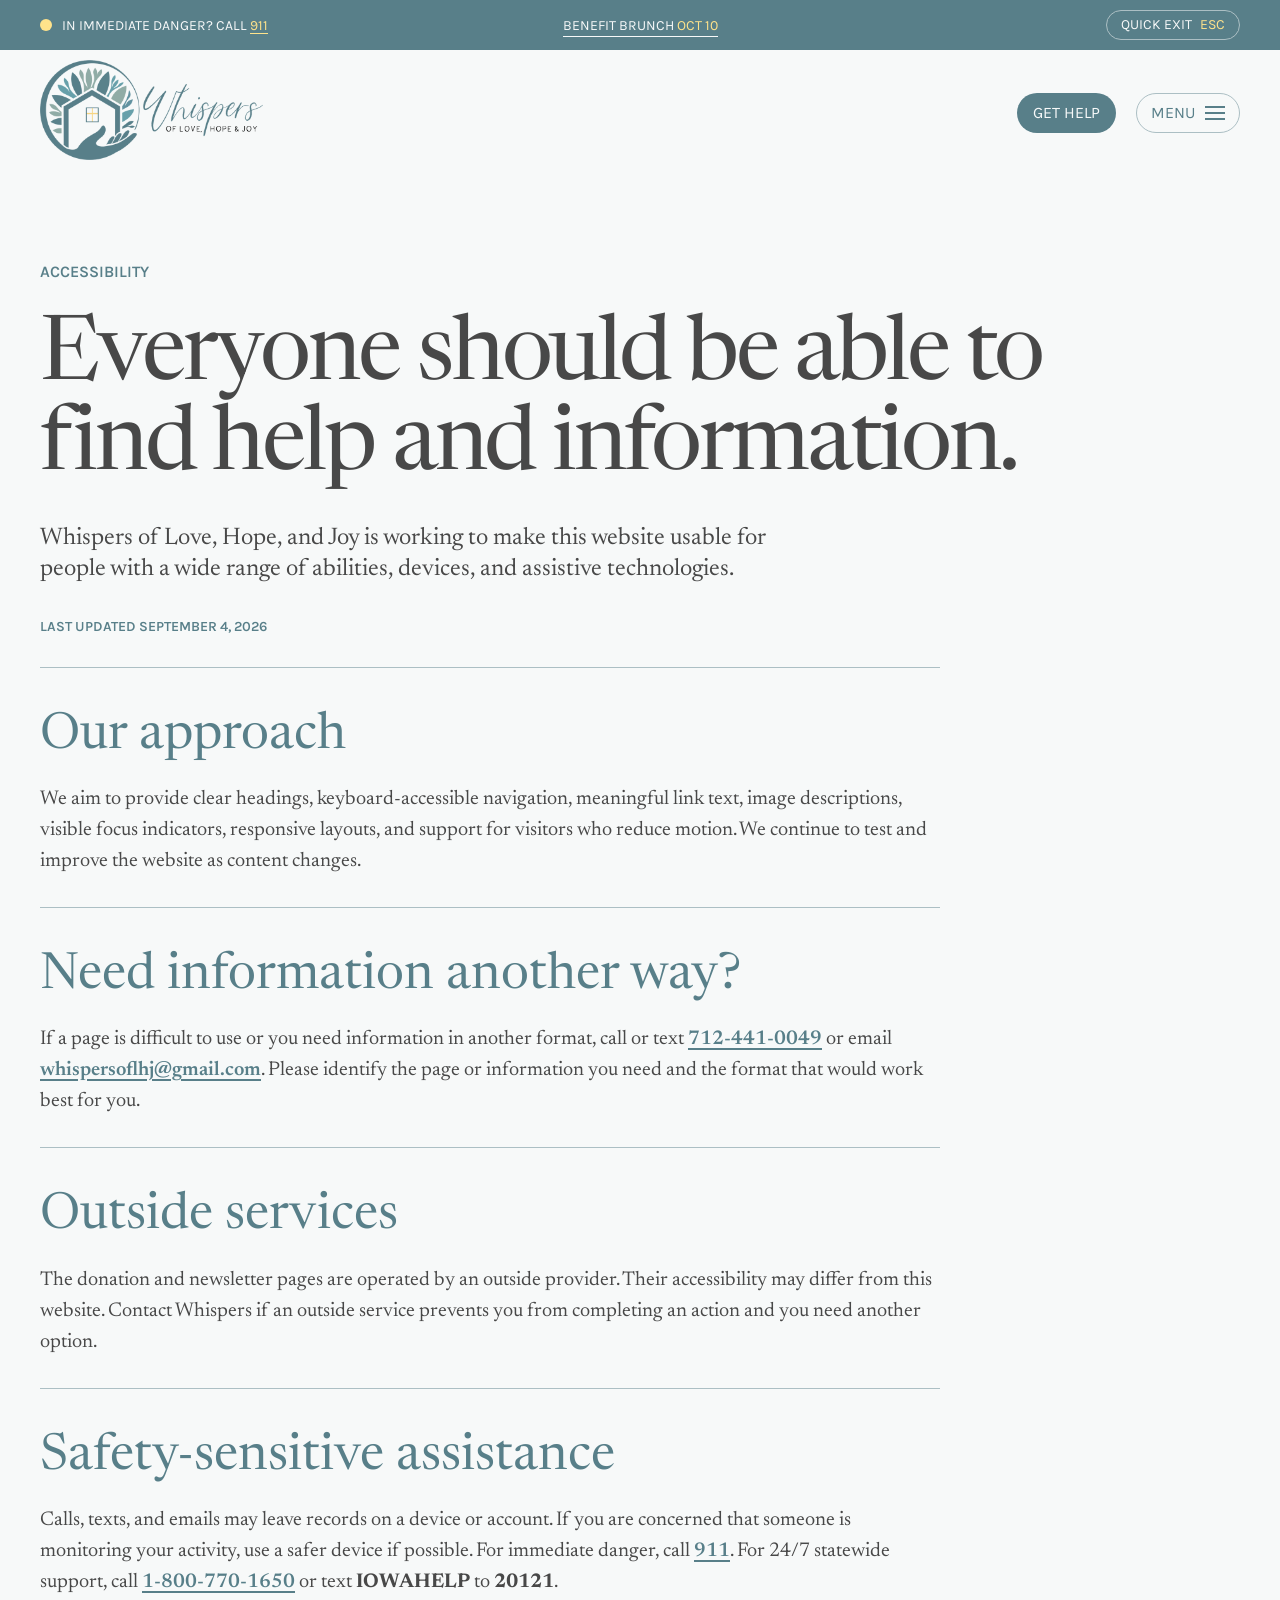
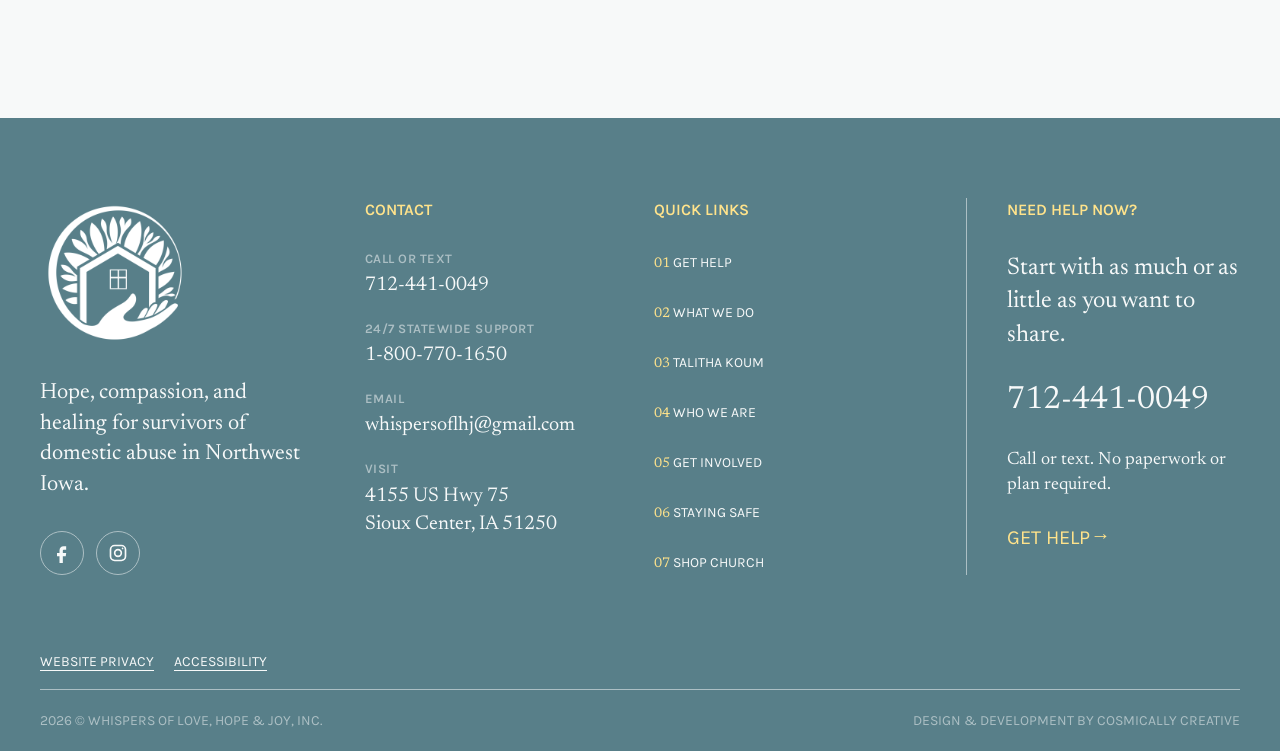
==== commit 30525013: "Remove staging-related configurations and robots directives from multiple files in preparation for p" ====
--- a/accessibility/index.html
+++ b/accessibility/index.html
@@ -2,6 +2,18 @@
 <html lang="en" class="no-js">
     <head>
         <meta charset="UTF-8" />
+        <script>
+            (function () {
+                try {
+                    var navigation = performance.getEntriesByType("navigation")[0];
+                    var type = navigation && navigation.type;
+                    if (type === "back_forward" && sessionStorage.getItem("quick-exit") === "1") {
+                        document.documentElement.hidden = true;
+                        location.replace("https://www.google.com/");
+                    }
+                } catch (error) {}
+            })();
+        </script>
         <meta name="viewport" content="width=device-width, initial-scale=1.0" />
         <meta name="referrer" content="no-referrer" />
         <meta name="description" content="Read the accessibility commitment for the Whispers of Love, Hope, and Joy website and learn how to request assistance." />
@@ -11,8 +23,6 @@
         <meta property="og:site_name" content="Whispers of Love, Hope, and Joy" />
         <meta name="twitter:card" content="summary" />
         <meta name="theme-color" content="#587f89" />
-        <!-- Remove this robots directive before the public launch. -->
-        <meta name="robots" content="noindex, nofollow, noarchive" />
 
         <link rel="apple-touch-icon" href="../img/favicons/favicon-apple.png" />
         <link rel="icon" href="../img/favicons/favicon.png" />
@@ -52,8 +62,8 @@
                     <li><a class="nav-link" href="../shop-church/"><span class="number">07</span> Shop Church</a></li>
                 </ul>
                 <div class="btns">
-                    <a class="btn" href="https://whispersoflhj.networkforgood.com/projects/104180-whispers-of-love-hope-joy-ministry">Donate</a>
-                    <a class="btn btn--secondary" href="https://whispersoflhj.dm.networkforgood.com/forms/e-newsletter-sign-up">Email Updates</a>
+                    <a class="btn" href="https://whispersoflhj.networkforgood.com/projects/104180-whispers-of-love-hope-joy-ministry" target="_blank" rel="noreferrer">Donate</a>
+                    <a class="btn btn--secondary" href="https://whispersoflhj.dm.networkforgood.com/forms/e-newsletter-sign-up" target="_blank" rel="noreferrer">Email Updates</a>
                 </div>
             </nav>
         </header>
@@ -96,12 +106,12 @@
                     <p class="description text-white">Hope, compassion, and healing for survivors of domestic abuse in Northwest Iowa.</p>
                     <ul class="footer-social-links" aria-label="Social media">
                         <li>
-                            <a class="footer-social-link" href="https://www.facebook.com/Whispersoflovehopejoy" rel="noreferrer" aria-label="Whispers of Love, Hope, and Joy on Facebook">
+                            <a class="footer-social-link" href="https://www.facebook.com/Whispersoflovehopejoy" target="_blank" rel="noreferrer" aria-label="Whispers of Love, Hope, and Joy on Facebook">
                                 <svg class="footer-social-icon" aria-hidden="true" focusable="false"><use href="../img/social-icons.svg#facebook"></use></svg>
                             </a>
                         </li>
                         <li>
-                            <a class="footer-social-link" href="https://www.instagram.com/whispersoflhj" rel="noreferrer" aria-label="Whispers of Love, Hope, and Joy on Instagram">
+                            <a class="footer-social-link" href="https://www.instagram.com/whispersoflhj" target="_blank" rel="noreferrer" aria-label="Whispers of Love, Hope, and Joy on Instagram">
                                 <svg class="footer-social-icon" aria-hidden="true" focusable="false"><use href="../img/social-icons.svg#instagram"></use></svg>
                             </a>
                         </li>
@@ -142,7 +152,7 @@
             </div>
             <div class="copyright site-container">
                 <p>2026 © Whispers of Love, Hope &amp; Joy, Inc.</p>
-                <p>Design &amp; Development by <a href="https://cosmicallycreative.com">Cosmically Creative</a></p>
+                <p>Design &amp; Development by <a href="https://cosmicallycreative.com" target="_blank" rel="noreferrer">Cosmically Creative</a></p>
             </div>
         </footer>
     </body>
--- a/css/style.css
+++ b/css/style.css
@@ -90,23 +90,6 @@
     transform: translateY(0);
 }
 
-body.client-preview::before {
-    position: fixed;
-    right: 1.5rem;
-    bottom: 1.5rem;
-    z-index: 3000;
-    padding: 0.8rem 1.2rem;
-    color: var(--color-yellow);
-    background-color: var(--color-black);
-    border-radius: 50rem;
-    content: "Client Preview";
-    font-family: "Karla", sans-serif;
-    font-size: 1.3rem;
-    font-weight: 700;
-    letter-spacing: 0.04em;
-    text-transform: uppercase;
-}
-
 h1, h2, h3 {
     font-weight: 400;
 }
@@ -259,6 +242,19 @@
 
 .announcement-message {
     text-align: center;
+}
+
+.announcement-link:link,
+.announcement-link:visited {
+    color: inherit;
+    text-decoration: none;
+    border-bottom: 1px solid currentColor;
+    padding-bottom: 0.15em;
+}
+
+.announcement-link:hover,
+.announcement-link:active {
+    color: var(--color-yellow);
 }
 
 .quick-exit {
@@ -2621,9 +2617,8 @@
     padding-top: 3rem;
 }
 
-.giving-impact-section {
-    position: relative;
-    overflow: hidden;
+.giving-impact-heading {
+    margin-bottom: 0;
 }
 
 .giving-impact-heading h2 em {
@@ -2634,56 +2629,6 @@
 .giving-impact-intro {
     align-items: flex-start;
     border-color: rgba(247, 249, 249, 0.4);
-}
-
-.giving-impact-grid {
-    display: grid;
-    grid-template-columns: repeat(4, minmax(0, 1fr));
-    gap: 0;
-    padding: 0;
-    overflow: hidden;
-    background-color: transparent;
-    border: 1px solid rgba(247, 249, 249, 0.35);
-    border-radius: 5px;
-}
-
-.giving-impact-card {
-    min-height: 26rem;
-    padding: 4rem;
-    color: var(--color-white);
-    background-color: var(--color-teal);
-    border-right: 1px solid rgba(247, 249, 249, 0.35);
-    border-bottom: 1px solid rgba(247, 249, 249, 0.35);
-}
-
-.giving-impact-card:nth-child(4n) {
-    border-right: 0;
-}
-
-.giving-impact-card:nth-last-child(-n + 4) {
-    border-bottom: 0;
-}
-
-.giving-impact-card--highlight {
-    color: var(--color-black);
-    background-color: var(--color-yellow);
-}
-
-.giving-impact-amount {
-    margin-bottom: 6rem;
-    color: var(--color-yellow);
-    font-family: "Karla", sans-serif;
-    font-size: 5.6rem;
-    font-weight: 500;
-    line-height: 1;
-}
-
-.giving-impact-card--highlight .giving-impact-amount {
-    color: var(--color-teal);
-}
-
-.giving-impact-card p:last-child {
-    line-height: 1.4;
 }
 
 .involvement-connect-section {
@@ -3274,3 +3219,146 @@
 .shop-visit-details .btn {
     margin-top: 2rem;
 }
+
+/* EVENT PAGE */
+
+.event-main {
+    padding-top: 16rem;
+}
+
+.event-hero {
+    padding: 8rem 0 12rem;
+}
+
+.event-hero-content {
+    display: grid;
+    grid-template-columns: minmax(0, 1.15fr) minmax(32rem, 0.7fr);
+    gap: 8rem;
+    align-items: center;
+}
+
+.event-hero-copy h1 {
+    max-width: 90rem;
+    margin: 0;
+    font-size: clamp(6.4rem, 5.5vw, 9.6rem);
+    line-height: 0.98;
+}
+
+.event-hero-copy .description {
+    max-width: 72rem;
+}
+
+.event-hero-actions {
+    display: flex;
+    flex-wrap: wrap;
+    gap: 3rem;
+    align-items: center;
+    margin-top: 1rem;
+}
+
+.event-qr {
+    display: flex;
+    flex-direction: column;
+    align-items: center;
+    gap: 2rem;
+    margin: 0;
+    padding: 3.2rem 3.2rem 2.6rem;
+    background-color: #fff;
+    border-radius: 5px;
+    box-shadow: 2rem 2rem 0 var(--color-yellow);
+}
+
+.event-qr img {
+    display: block;
+    width: min(100%, 32rem);
+    height: auto;
+}
+
+.event-qr figcaption {
+    color: var(--color-teal);
+    font-family: "Karla", sans-serif;
+    font-size: 1.4rem;
+    font-weight: 600;
+    letter-spacing: 0.04em;
+    text-align: center;
+    text-transform: uppercase;
+}
+
+.event-details-section {
+    padding: 12rem 0;
+    background-color: rgba(172, 191, 196, 0.13);
+}
+
+.event-details-heading {
+    display: grid;
+    grid-template-columns: minmax(0, 1.2fr) minmax(32rem, 0.8fr);
+    gap: 8rem;
+    align-items: end;
+    margin-bottom: 6rem;
+}
+
+.event-details-heading h2 {
+    font-size: clamp(5rem, 5vw, 8rem);
+    line-height: 1;
+}
+
+.event-details-heading > .description {
+    padding-left: 4rem;
+    border-left: 1px solid var(--color-gray);
+}
+
+.event-details-grid {
+    display: grid;
+    grid-template-columns: repeat(3, minmax(0, 1fr));
+    gap: 2rem;
+}
+
+.event-detail-card {
+    display: flex;
+    min-height: 32rem;
+    flex-direction: column;
+    gap: 1.6rem;
+    padding: 4rem;
+    background-color: var(--color-white);
+    border-top: 6px solid var(--color-green);
+    border-radius: 5px;
+}
+
+.event-detail-card--teal {
+    color: var(--color-white);
+    background-color: var(--color-teal);
+    border-color: var(--color-yellow);
+}
+
+.event-detail-card--yellow {
+    background-color: var(--color-yellow);
+    border-color: var(--color-teal);
+}
+
+.event-detail-card h3 {
+    color: var(--color-teal);
+    font-size: 3.6rem;
+    line-height: 1.08;
+}
+
+.event-detail-card--teal h3,
+.event-detail-card--teal a:link,
+.event-detail-card--teal a:visited {
+    color: var(--color-white);
+}
+
+.event-detail-card p:last-child,
+.event-detail-card p:nth-of-type(2) {
+    line-height: 1.45;
+}
+
+.event-detail-card a:link,
+.event-detail-card a:visited {
+    color: inherit;
+    font-weight: 600;
+    text-underline-offset: 0.2em;
+}
+
+.event-detail-card .link-btn {
+    margin-top: auto;
+}
--- a/css/queries.css
+++ b/css/queries.css
@@ -14,7 +14,8 @@
     .who-we-are-hero-content,
     .get-involved-hero-content,
     .staying-safe-hero-content,
-    .shop-church-hero-content {
+    .shop-church-hero-content,
+    .event-hero-content {
         gap: 5rem;
     }
 
@@ -24,6 +25,10 @@
 }
 
 @media (min-width: 75.0625em) {
+    .hero-text h1 {
+        font-size: clamp(6.4rem, 5.8vw, 8.8rem);
+    }
+
     .get-help-intro,
     .what-we-do-hero-copy,
     .talitha-koum-hero-copy,
@@ -146,15 +151,17 @@
         transform: none;
     }
 
-    .nav--open .btns {
+    .js .nav--open .btns {
         display: flex;
+        flex-direction: column;
+        align-items: stretch;
+        width: max-content;
         grid-column: 1 / -1;
         gap: 1.2rem;
         padding: 0 0 2rem;
     }
 
-    .nav--open .btns .btn {
-        flex: 1;
+    .js .nav--open .btns .btn {
         text-align: center;
     }
 }
@@ -294,6 +301,28 @@
         margin: 0 auto;
     }
 
+    .event-hero-content,
+    .event-details-heading {
+        grid-template-columns: 1fr;
+        gap: 5rem;
+    }
+
+    .event-hero-copy {
+        max-width: 100rem;
+    }
+
+    .event-qr {
+        width: min(100%, 42rem);
+        margin: 0 auto;
+    }
+
+    .event-details-heading > .description {
+        padding-top: 3rem;
+        padding-left: 0;
+        border-top: 1px solid var(--color-gray);
+        border-left: 0;
+    }
+
 }
 
 @media (max-width: 59em) {
@@ -307,8 +336,12 @@
     }
 
     .hero-text {
-        max-width: 72rem;
+        max-width: 100rem;
         margin: 0 auto;
+    }
+
+    .hero-text h1 br {
+        display: none;
     }
 
     .hero-image {
@@ -389,7 +422,8 @@
         padding: 8rem 0 12rem;
     }
 
-    .shop-church-hero {
+    .shop-church-hero,
+    .event-hero {
         padding: 8rem 0 12rem;
     }
 
@@ -399,6 +433,46 @@
 
     .announcement-message {
         display: none;
+    }
+
+    .announcement-bar--active {
+        grid-template-areas:
+            "emergency exit"
+            "message message";
+    }
+
+    .announcement-bar--active .emergency-message {
+        grid-area: emergency;
+    }
+
+    .announcement-bar--active .quick-exit {
+        grid-area: exit;
+    }
+
+    .announcement-bar--active .announcement-message {
+        display: block;
+        grid-area: message;
+        padding-top: 0.4rem;
+        text-align: center;
+    }
+
+    .event-details-grid {
+        grid-template-columns: 1fr;
+    }
+
+    body:has(.announcement-bar--active) .hero-section {
+        padding-top: 24rem;
+    }
+
+    body:has(.announcement-bar--active) .get-help-main,
+    body:has(.announcement-bar--active) .what-we-do-main,
+    body:has(.announcement-bar--active) .talitha-koum-main,
+    body:has(.announcement-bar--active) .who-we-are-main,
+    body:has(.announcement-bar--active) .get-involved-main,
+    body:has(.announcement-bar--active) .staying-safe-main,
+    body:has(.announcement-bar--active) .shop-church-main,
+    body:has(.announcement-bar--active) .event-main {
+        padding-top: 20rem;
     }
 
     .immediate-help-content,
@@ -620,23 +694,6 @@
         border-color: rgba(247, 249, 249, 0.4);
     }
 
-    .giving-impact-grid {
-        grid-template-columns: repeat(2, minmax(0, 1fr));
-    }
-
-    .giving-impact-grid .giving-impact-card {
-        border-right: 1px solid rgba(247, 249, 249, 0.35);
-        border-bottom: 1px solid rgba(247, 249, 249, 0.35);
-    }
-
-    .giving-impact-card:nth-child(2n) {
-        border-right: 0;
-    }
-
-    .giving-impact-card:nth-last-child(-n + 2) {
-        border-bottom: 0;
-    }
-
     .digital-safety-heading,
     .personal-plan-heading,
     .leaving-checklist-content {
@@ -864,8 +921,24 @@
     .who-we-are-main,
     .get-involved-main,
     .staying-safe-main,
-    .shop-church-main {
+    .shop-church-main,
+    .event-main {
         padding-top: 14rem;
+    }
+
+    body:has(.announcement-bar--active) .hero-section {
+        padding-top: 21rem;
+    }
+
+    body:has(.announcement-bar--active) .get-help-main,
+    body:has(.announcement-bar--active) .what-we-do-main,
+    body:has(.announcement-bar--active) .talitha-koum-main,
+    body:has(.announcement-bar--active) .who-we-are-main,
+    body:has(.announcement-bar--active) .get-involved-main,
+    body:has(.announcement-bar--active) .staying-safe-main,
+    body:has(.announcement-bar--active) .shop-church-main,
+    body:has(.announcement-bar--active) .event-main {
+        padding-top: 18rem;
     }
 
     .get-help-hero {
@@ -882,6 +955,10 @@
         min-height: calc(100svh - 14rem);
     }
 
+    .event-hero {
+        min-height: 0;
+    }
+
     .get-help-hero-content {
         grid-template-columns: minmax(0, 1fr);
         gap: 5rem;
@@ -893,7 +970,8 @@
     .who-we-are-hero-copy h1,
     .get-involved-hero-copy h1,
     .staying-safe-hero-copy h1,
-    .shop-church-hero-copy h1 {
+    .shop-church-hero-copy h1,
+    .event-hero-copy h1 {
         font-size: clamp(5rem, 15vw, 6.8rem);
     }
 
@@ -903,14 +981,25 @@
     .get-involved-hero-actions,
     .staying-safe-hero-actions,
     .shop-church-hero-actions,
+    .event-hero-actions,
     .what-we-do-hero-actions .btn,
     .talitha-koum-hero-actions .btn,
     .who-we-are-hero-actions .btn,
     .get-involved-hero-actions .btn,
     .staying-safe-hero-actions .btn,
-    .shop-church-hero-actions .btn {
+    .shop-church-hero-actions .btn,
+    .event-hero-actions .btn {
         width: 100%;
         text-align: center;
+    }
+
+    .event-detail-card {
+        min-height: 0;
+        padding: 3rem 2.5rem;
+    }
+
+    .event-detail-card h3 {
+        font-size: 3rem;
     }
 
     .talitha-koum-hero-image {
@@ -1210,23 +1299,12 @@
         font-size: 2rem;
     }
 
-    .involvement-ways-grid,
-    .giving-impact-grid {
+    .involvement-ways-grid {
         grid-template-columns: 1fr;
         margin-top: 5rem;
     }
 
-    .giving-impact-grid .giving-impact-card {
-        border-right: 0;
-        border-bottom: 1px solid rgba(247, 249, 249, 0.35);
-    }
-
-    .giving-impact-card:last-child {
-        border-bottom: 0;
-    }
-
-    .involvement-way-card,
-    .giving-impact-card {
+    .involvement-way-card {
         min-height: 0;
         padding: 3rem 2.5rem;
     }
@@ -1234,11 +1312,6 @@
     .involvement-way-card h3 {
         margin-top: 3rem;
         font-size: 3rem;
-    }
-
-    .giving-impact-amount {
-        margin-bottom: 3rem;
-        font-size: 4.8rem;
     }
 
     .involvement-connect-links,
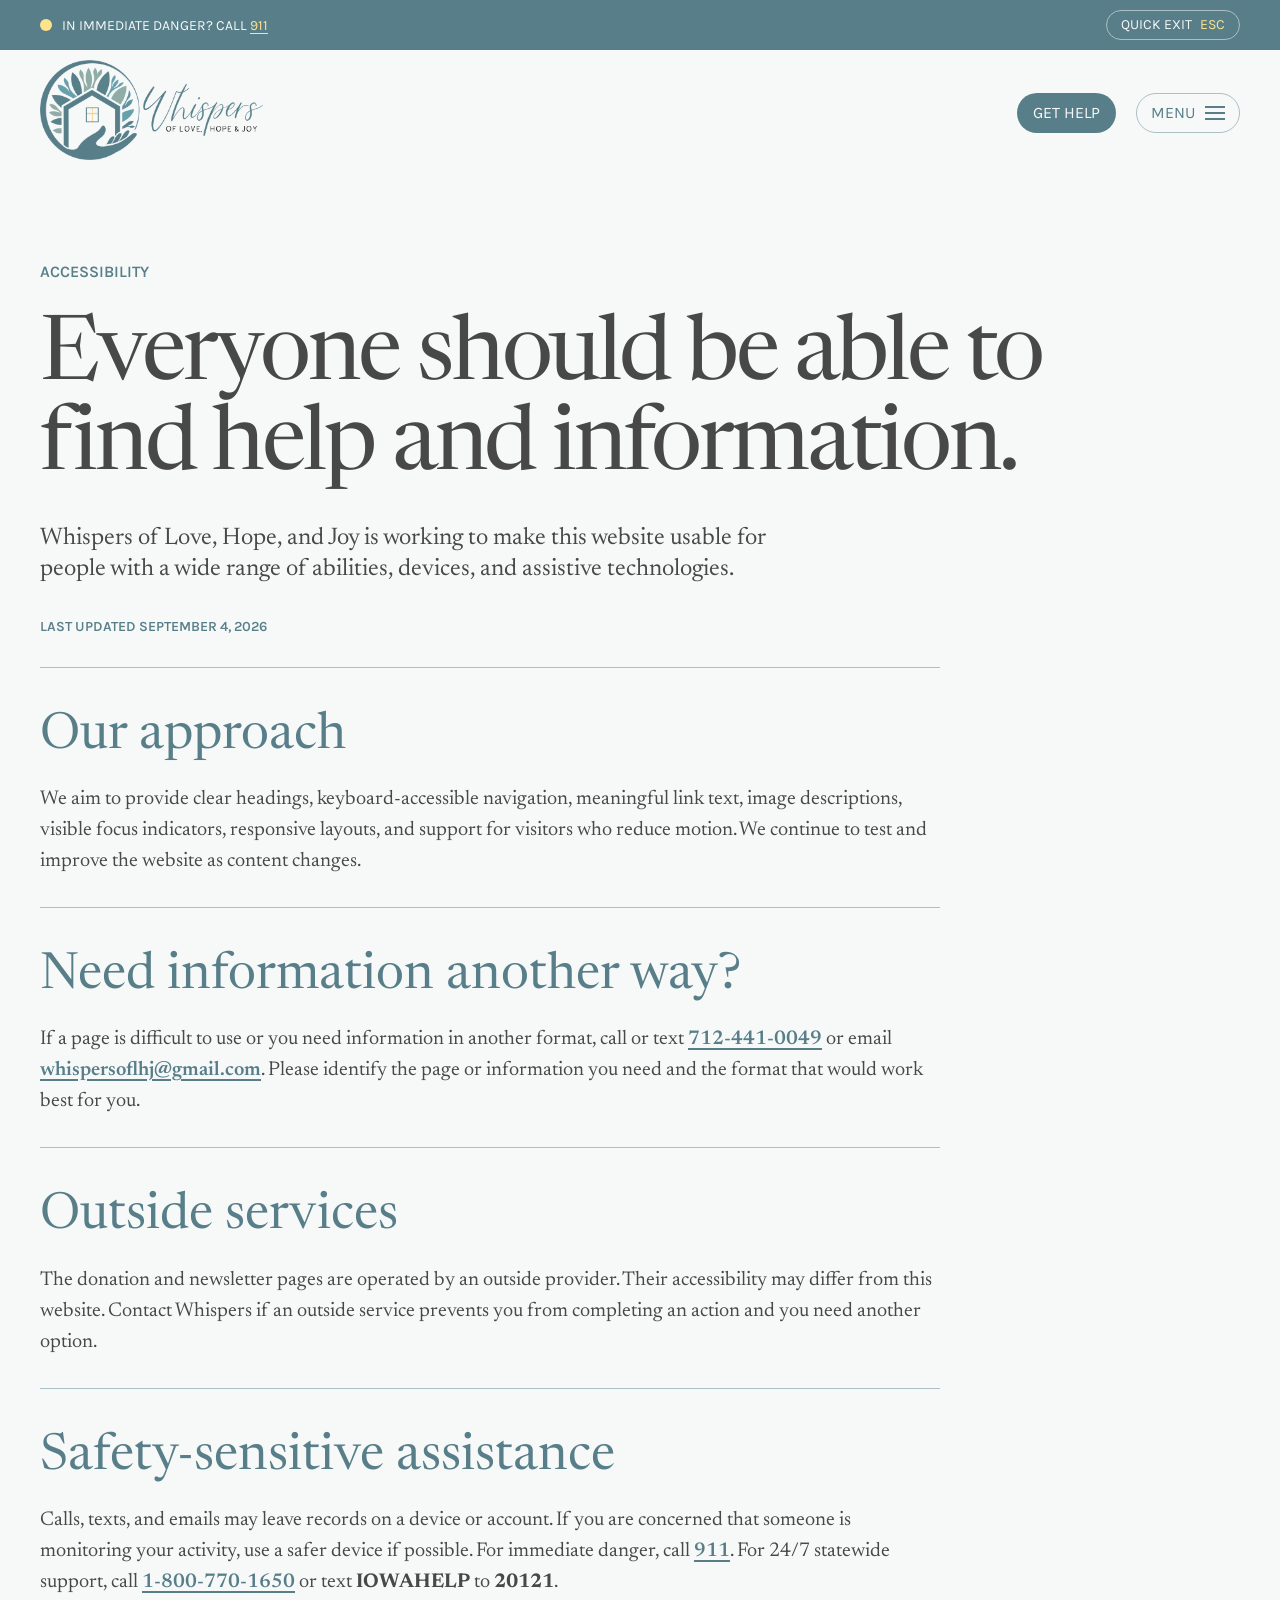
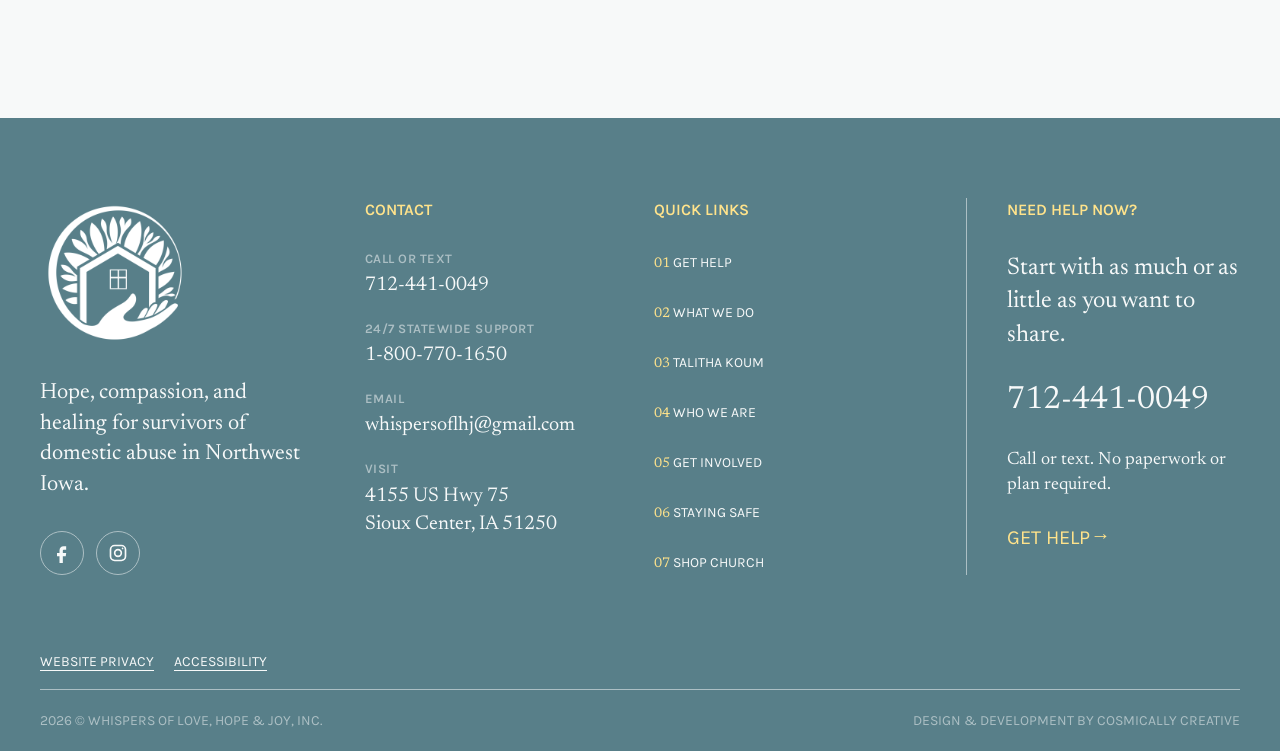
==== commit 722079e8: "Enhance SEO and accessibility across the site by updating meta tags in HTML files, adding canonical " ====
--- a/accessibility/index.html
+++ b/accessibility/index.html
@@ -21,7 +21,14 @@
         <meta property="og:description" content="Read the accessibility commitment for the Whispers website and learn how to request assistance." />
         <meta property="og:type" content="website" />
         <meta property="og:site_name" content="Whispers of Love, Hope, and Joy" />
-        <meta name="twitter:card" content="summary" />
+        <link rel="canonical" href="https://whispersoflhj.org/accessibility/" />
+        <meta property="og:url" content="https://whispersoflhj.org/accessibility/" />
+        <meta property="og:image" content="https://whispersoflhj.org/img/share.png" />
+        <meta property="og:image:width" content="1200" />
+        <meta property="og:image:height" content="630" />
+        <meta property="og:image:alt" content="Whispers of Love, Hope, and Joy" />
+        <meta name="twitter:card" content="summary_large_image" />
+        <meta name="twitter:image" content="https://whispersoflhj.org/img/share.png" />
         <meta name="theme-color" content="#587f89" />
 
         <link rel="apple-touch-icon" href="../img/favicons/favicon-apple.png" />
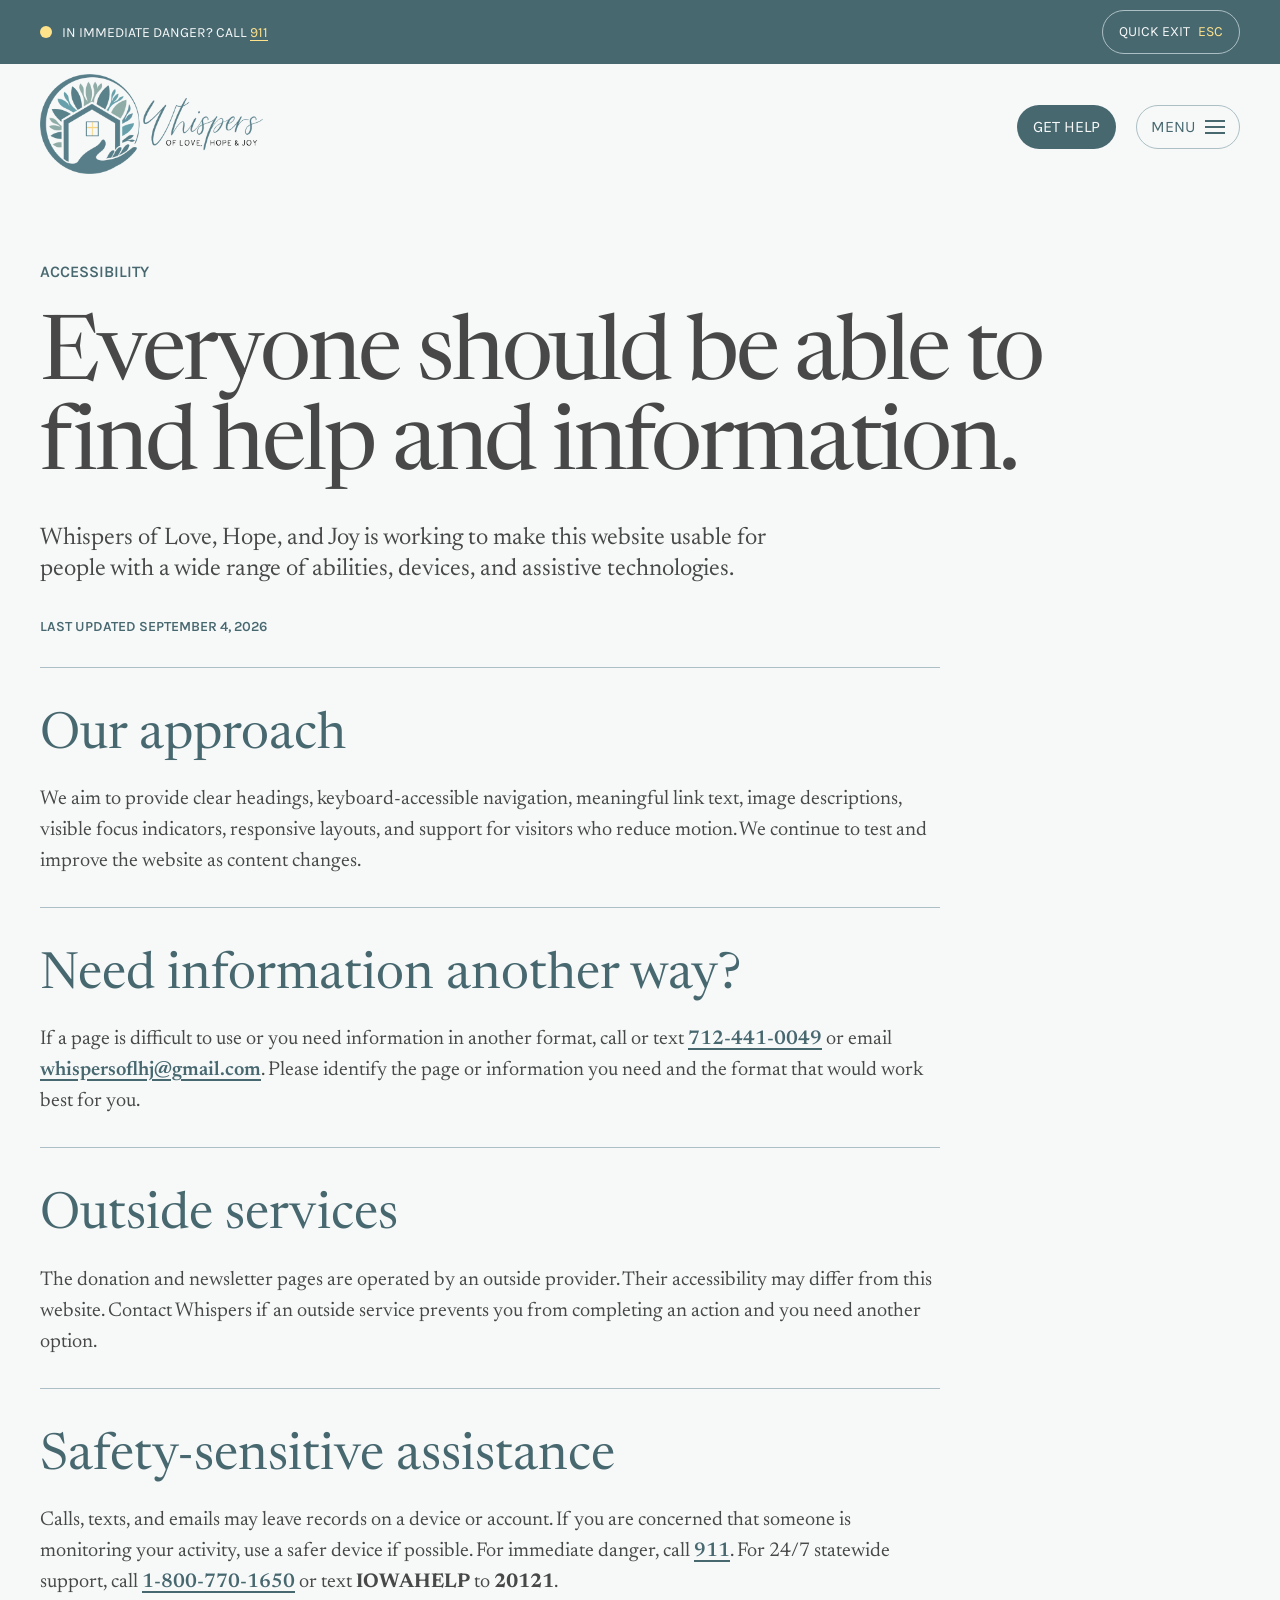
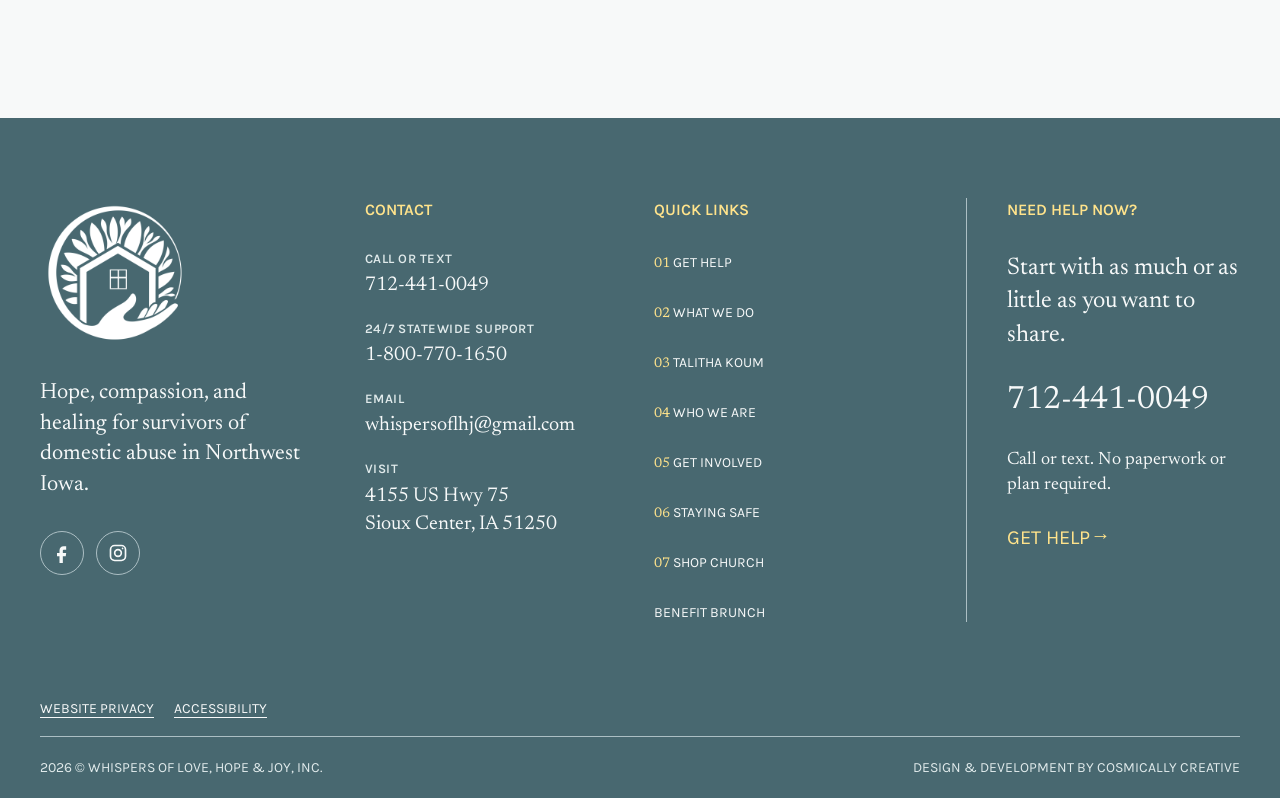
==== commit 1560aecc: "feat: apply production QA fixes for contrast, brunch, and crawl files Put the Benefit Brunch in the " ====
--- a/accessibility/index.html
+++ b/accessibility/index.html
@@ -29,7 +29,7 @@
         <meta property="og:image:alt" content="Whispers of Love, Hope, and Joy" />
         <meta name="twitter:card" content="summary_large_image" />
         <meta name="twitter:image" content="https://whispersoflhj.org/img/share.png" />
-        <meta name="theme-color" content="#587f89" />
+        <meta name="theme-color" content="#486870" />
 
         <link rel="apple-touch-icon" href="../img/favicons/favicon-apple.png" />
         <link rel="icon" href="../img/favicons/favicon.png" />
@@ -42,17 +42,17 @@
     <body class="legal-page">
         <a class="skip-link" href="#main-content">Skip to main content</a>
         <header class="site-header">
-            <aside class="announcement-bar" aria-label="Announcement">
+            <aside class="announcement-bar announcement-bar--active" aria-label="Announcement">
                 <p class="emergency-message">
                     <span class="emergency-indicator" aria-hidden="true"></span>
                     <span>In immediate danger? Call <a class="emergency-link text-yellow" href="tel:911">911</a></span>
                 </p>
-                <p class="announcement-message"></p>
+                <p class="announcement-message"><a class="announcement-link" href="../events/">Benefit Brunch <span class="text-yellow">Oct 10</span></a></p>
                 <a class="quick-exit" href="https://www.google.com/" rel="noreferrer">Quick Exit <span class="text-yellow">Esc</span></a>
             </aside>
             <nav class="nav" aria-label="Primary navigation">
                 <a href="../" aria-label="Whispers of Love, Hope &amp; Joy home">
-                    <img width="706" height="316" decoding="async" class="nav-logo" src="../img/logo-big.png" alt="">
+                    <img width="706" height="316" decoding="async" class="nav-logo" src="../img/logo-big.png" alt="Whispers of Love, Hope, and Joy">
                 </a>
                 <a class="btn mobile-help-link" href="../get-help/">Get Help</a>
                 <button class="mobile-nav-toggle" type="button" aria-expanded="false" aria-controls="primary-navigation" aria-label="Open navigation">
@@ -108,7 +108,7 @@
             <div class="footer-content site-container">
                 <div class="footer-cell footer-brand-cell">
                     <a class="footer-brand-link" href="../" aria-label="Whispers of Love, Hope &amp; Joy home">
-                        <img width="788" height="788" decoding="async" loading="lazy" class="footer-logo" src="../img/logo-small.png" alt="">
+                        <img width="788" height="788" decoding="async" loading="lazy" class="footer-logo" src="../img/logo-small.png" alt="Whispers of Love, Hope, and Joy">
                     </a>
                     <p class="description text-white">Hope, compassion, and healing for survivors of domestic abuse in Northwest Iowa.</p>
                     <ul class="footer-social-links" aria-label="Social media">
@@ -143,6 +143,7 @@
                         <li><a class="nav-link text-white" href="../get-involved/"><span class="number text-yellow">05</span> Get Involved</a></li>
                         <li><a class="nav-link text-white" href="../staying-safe/"><span class="number text-yellow">06</span> Staying Safe</a></li>
                         <li><a class="nav-link text-white" href="../shop-church/"><span class="number text-yellow">07</span> Shop Church</a></li>
+                        <li><a class="nav-link text-white" href="../events/">Benefit Brunch</a></li>
                     </ul>
                 </div>
                 <div class="footer-cell footer-help-cell">
--- a/css/style.css
+++ b/css/style.css
@@ -32,12 +32,14 @@
 
 :root {
     --color-white: #f7f9f9;
-    --color-teal: #587f89;
+    --color-teal: #486870;
     --color-black: #484848;
-    --color-green: #90aca6;
-    --color-bright-teal: #67a9aa;
+    --color-green: #57716b;
+    --color-bright-teal: #45787a;
     --color-gray: #acbfc4;
     --color-yellow: #ffe38b;
+    --color-on-teal-muted: #e0eaeb;
+    --hero-photo-scrim: rgba(247, 249, 249, 0.88);
 }
 
 * {
@@ -111,7 +113,14 @@
 }
 
 .text-gray {
-    color: var(--color-gray) !important;
+    color: var(--color-green) !important;
+}
+
+.help-section .text-gray,
+.help-contact-card .text-gray,
+.section--teal .text-gray,
+.testimony-section .text-gray {
+    color: var(--color-on-teal-muted) !important;
 }
 
 .text-teal {
@@ -260,8 +269,11 @@
 .quick-exit {
     display: inline-flex;
     align-items: center;
+    justify-content: center;
     justify-self: end;
-    padding: 0.7rem 1.4rem;
+    min-width: 4.4rem;
+    min-height: 4.4rem;
+    padding: 1rem 1.6rem;
     border: 0;
     border-radius: 50rem;
     color: var(--color-white);
@@ -428,7 +440,7 @@
 
 .btn--secondary:hover,
 .btn--secondary:active {
-    background-color: var(--color-gray);
+    background-color: #3d4f4b;
 }
 
 .btn--yellow:link,
@@ -750,7 +762,7 @@
 }
 
 .disclaimer {
-    color: var(--color-gray);
+    color: var(--color-on-teal-muted);
     font-family: "Karla", sans-serif;
     font-size: 1.4rem;
 }
@@ -829,7 +841,7 @@
     justify-content: space-between;
     gap: 2rem;
     background-image:
-        linear-gradient(rgba(88, 127, 137, 0.85), rgba(88, 127, 137, 0.85)),
+        linear-gradient(rgba(72, 104, 112, 0.92), rgba(72, 104, 112, 0.92)),
         var(--link-card-image);
     background-position: center;
     background-size: cover;
@@ -848,7 +860,7 @@
 .link-card:hover {
     transform: scale(1.02);
     background-image:
-        linear-gradient(rgba(88, 127, 137, 0.9), rgba(88, 127, 137, 0.9)),
+        linear-gradient(rgba(72, 104, 112, 0.94), rgba(72, 104, 112, 0.94)),
         var(--link-card-image);
 }
 
@@ -979,7 +991,7 @@
 }
 
 .footer-contact-label {
-    color: var(--color-gray);
+    color: var(--color-on-teal-muted);
     font-family: "Karla", sans-serif;
     font-size: 1.3rem;
     font-weight: 600;
@@ -1020,7 +1032,7 @@
     justify-content: space-between;
     gap: 2rem;
     flex-wrap: wrap;
-    color: var(--color-gray);
+    color: var(--color-on-teal-muted);
     text-transform: uppercase;
     font-family: "Karla", sans-serif;
     margin-top: 10rem;
@@ -1030,7 +1042,7 @@
 }
 
 .copyright a {
-    color: var(--color-gray);
+    color: var(--color-on-teal-muted);
     text-decoration: none;
     transition: color 0.3s ease;
 }
@@ -1145,6 +1157,7 @@
 
 .get-help-hero {
     position: relative;
+    isolation: isolate;
     display: flex;
     align-items: center;
     min-height: calc(100svh - 16rem);
@@ -1170,8 +1183,12 @@
     left: -2rem;
     bottom: -1rem;
     z-index: -1;
-    content: url(../img/01-hero.jpeg);
-    opacity: 0.5;
+    width: min(78rem, 62vw);
+    aspect-ratio: 4 / 3;
+    background:
+        linear-gradient(var(--hero-photo-scrim), var(--hero-photo-scrim)),
+        url("../img/01-hero.jpeg") center / cover no-repeat;
+    content: "";
     -webkit-mask-image: radial-gradient(ellipse 102% 102% at bottom left, #000 0%, #000 82%, transparent 98%);
     mask-image: radial-gradient(ellipse 102% 102% at bottom left, #000 0%, #000 82%, transparent 98%);
     pointer-events: none;
@@ -1425,9 +1442,10 @@
     z-index: -1;
     width: min(72rem, 60vw);
     aspect-ratio: 4 / 3;
-    background: url("../img/02-hero.jpeg") center / cover no-repeat;
+    background:
+        linear-gradient(var(--hero-photo-scrim), var(--hero-photo-scrim)),
+        url("../img/02-hero.jpeg") center / cover no-repeat;
     content: "";
-    opacity: 0.35;
     -webkit-mask-image: radial-gradient(ellipse 102% 102% at bottom left, #000 0%, #000 80%, transparent 98%);
     mask-image: radial-gradient(ellipse 102% 102% at bottom left, #000 0%, #000 80%, transparent 98%);
     pointer-events: none;
@@ -1779,9 +1797,10 @@
     z-index: -1;
     width: min(92rem, 60vw);
     aspect-ratio: 4 / 3;
-    background: url("../img/03-hero.jpeg") center / cover no-repeat;
+    background:
+        linear-gradient(var(--hero-photo-scrim), var(--hero-photo-scrim)),
+        url("../img/03-hero.jpeg") center / cover no-repeat;
     content: "";
-    opacity: 0.25;
     -webkit-mask-image: radial-gradient(ellipse 102% 102% at bottom left, #000 0%, #000 80%, transparent 98%);
     mask-image: radial-gradient(ellipse 102% 102% at bottom left, #000 0%, #000 80%, transparent 98%);
     pointer-events: none;
@@ -2196,9 +2215,10 @@
     z-index: -1;
     width: min(72rem, 60vw);
     aspect-ratio: 4 / 3;
-    background: url("../img/04-hero.jpeg") center / cover no-repeat;
+    background:
+        linear-gradient(var(--hero-photo-scrim), var(--hero-photo-scrim)),
+        url("../img/04-hero.jpeg") center / cover no-repeat;
     content: "";
-    opacity: 0.35;
     -webkit-mask-image: radial-gradient(ellipse 102% 102% at bottom left, #000 0%, #000 80%, transparent 98%);
     mask-image: radial-gradient(ellipse 102% 102% at bottom left, #000 0%, #000 80%, transparent 98%);
     pointer-events: none;
@@ -2475,9 +2495,10 @@
     z-index: -1;
     width: min(62rem, 60vw);
     aspect-ratio: 1;
-    background: url("../img/05-hero.jpeg") center / cover no-repeat;
+    background:
+        linear-gradient(var(--hero-photo-scrim), var(--hero-photo-scrim)),
+        url("../img/05-hero.jpeg") center / cover no-repeat;
     content: "";
-    opacity: 0.35;
     -webkit-mask-image: radial-gradient(ellipse 102% 102% at bottom left, #000 0%, #000 80%, transparent 98%);
     mask-image: radial-gradient(ellipse 102% 102% at bottom left, #000 0%, #000 80%, transparent 98%);
     pointer-events: none;
@@ -2742,7 +2763,7 @@
 }
 
 .staying-safe-contact-item span {
-    color: var(--color-gray);
+    color: var(--color-on-teal-muted);
     font-family: "Karla", sans-serif;
     font-size: 1.3rem;
     font-weight: 600;
@@ -2908,7 +2929,7 @@
 }
 
 .leaving-checklist li + li {
-    border-top: 1px solid rgba(88, 127, 137, 0.35);
+    border-top: 1px solid rgba(72, 104, 112, 0.35);
 }
 
 .leaving-checklist li::before {
@@ -2944,9 +2965,10 @@
     z-index: -1;
     width: min(62rem, 60vw);
     aspect-ratio: 4 / 3;
-    background: url("../img/07-hero.jpeg") center / cover no-repeat;
+    background:
+        linear-gradient(var(--hero-photo-scrim), var(--hero-photo-scrim)),
+        url("../img/07-hero.jpeg") center / cover no-repeat;
     content: "";
-    opacity: 0.35;
     -webkit-mask-image: radial-gradient(ellipse 102% 102% at bottom left, #000 0%, #000 80%, transparent 98%);
     mask-image: radial-gradient(ellipse 102% 102% at bottom left, #000 0%, #000 80%, transparent 98%);
     pointer-events: none;
@@ -3126,7 +3148,7 @@
     border-left: 4px solid var(--color-yellow);
     font-size: 2.5rem;
     font-style: italic;
-    color: var(--color-gray)
+    color: var(--color-teal)
 }
 
 .shop-community-heading {
@@ -3196,7 +3218,7 @@
 }
 
 .shop-visit-detail + .shop-visit-detail {
-    border-top: 1px solid rgba(88, 127, 137, 0.35);
+    border-top: 1px solid rgba(72, 104, 112, 0.35);
 }
 
 .shop-visit-detail span {
--- a/css/queries.css
+++ b/css/queries.css
@@ -101,7 +101,8 @@
         align-items: center;
         justify-content: center;
         justify-self: end;
-        height: 4rem;
+        height: 4.4rem;
+        min-height: 4.4rem;
         padding: 0 1.6rem;
         line-height: 1;
         white-space: nowrap;
@@ -109,7 +110,9 @@
 
     .js .mobile-nav-toggle {
         display: inline-flex;
-        height: 4rem;
+        height: 4.4rem;
+        min-width: 4.4rem;
+        min-height: 4.4rem;
         padding-block: 0;
         font-size: 1.6rem;
         line-height: 1;
@@ -889,7 +892,9 @@
     }
 
     .quick-exit {
-        padding: 0.7rem 1rem;
+        min-width: 4.4rem;
+        min-height: 4.4rem;
+        padding: 1rem 1.2rem;
     }
 
     .nav-logo {
@@ -907,7 +912,9 @@
 
     .mobile-nav-toggle {
         gap: 0;
-        padding: 0 1rem;
+        min-width: 4.4rem;
+        min-height: 4.4rem;
+        padding: 0 1.2rem;
         font-size: 1.3rem;
     }
 
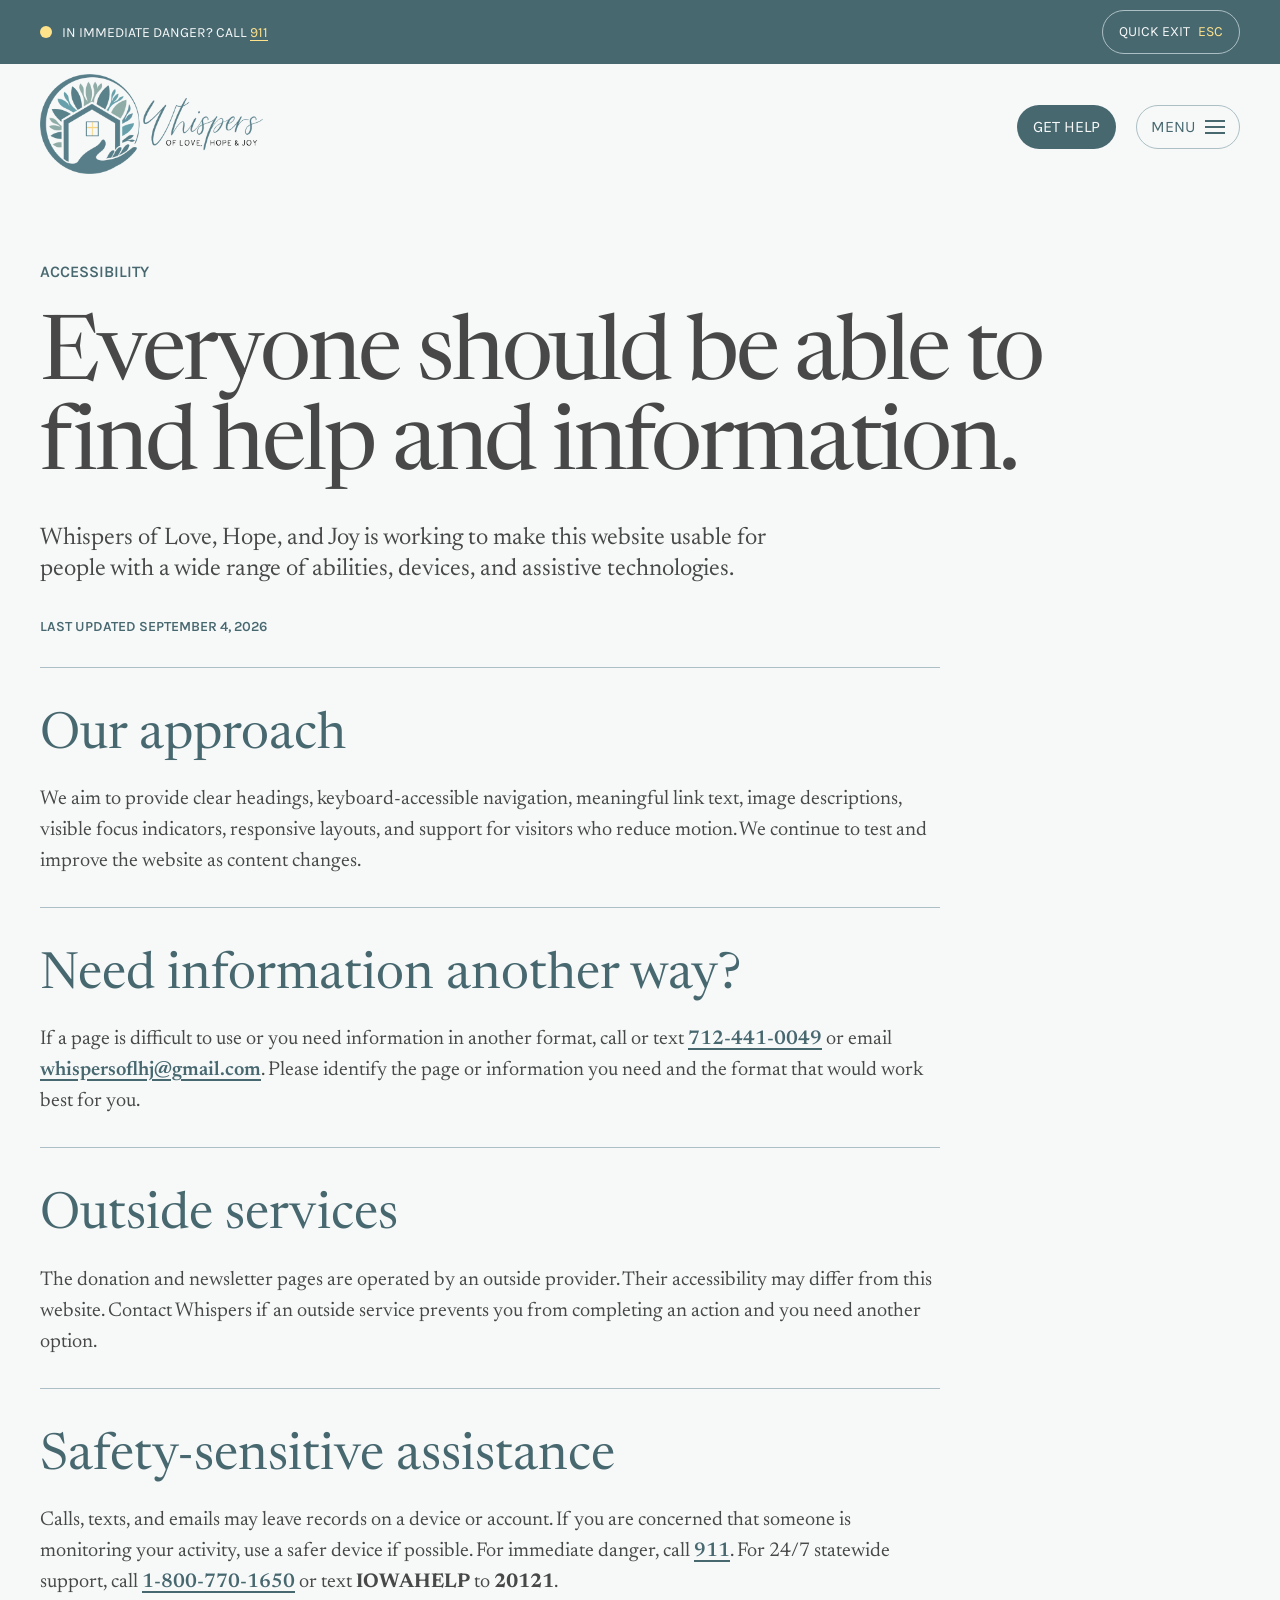
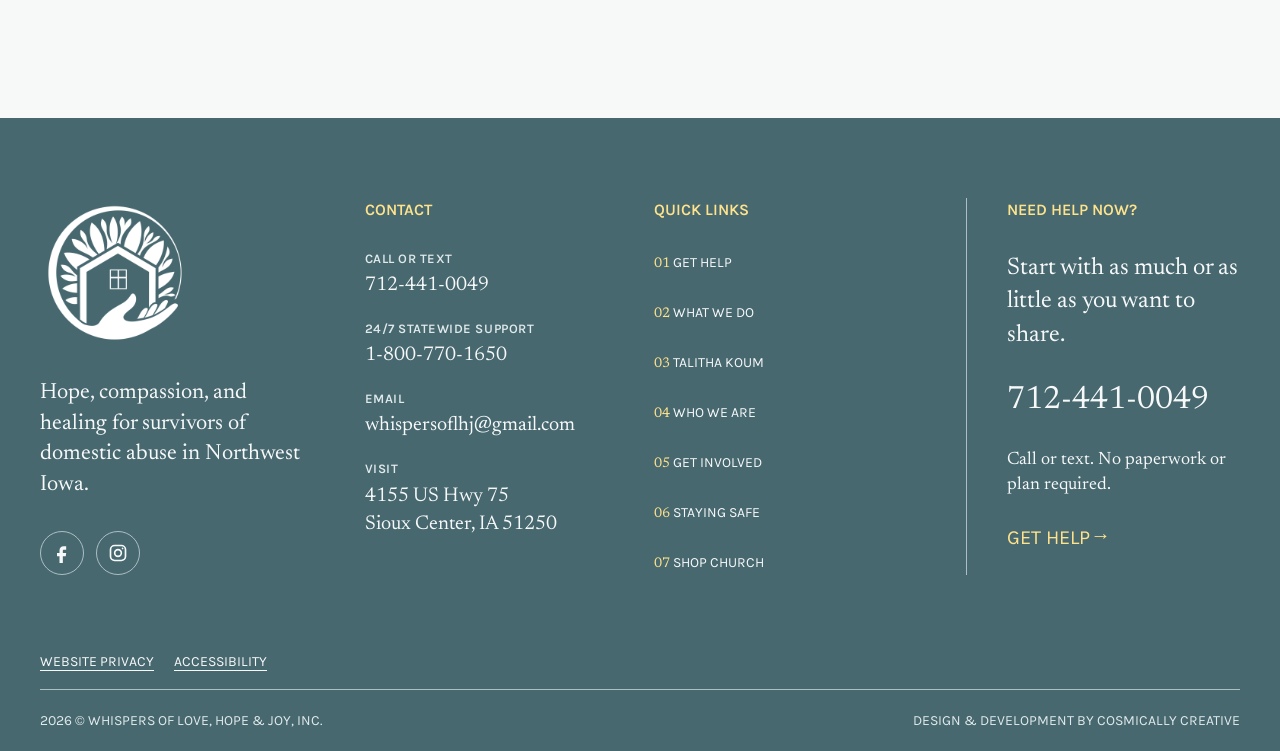
==== commit 535600ab: "Add Umami analytics script to multiple HTML files for tracking page visits. Update privacy policy to" ====
--- a/accessibility/index.html
+++ b/accessibility/index.html
@@ -29,30 +29,31 @@
         <meta property="og:image:alt" content="Whispers of Love, Hope, and Joy" />
         <meta name="twitter:card" content="summary_large_image" />
         <meta name="twitter:image" content="https://whispersoflhj.org/img/share.png" />
-        <meta name="theme-color" content="#486870" />
+        <meta name="theme-color" content="#587f89" />
 
         <link rel="apple-touch-icon" href="../img/favicons/favicon-apple.png" />
         <link rel="icon" href="../img/favicons/favicon.png" />
         <link rel="stylesheet" href="../css/style.css" />
         <link rel="stylesheet" href="../css/queries.css" />
         <script src="../script.js" defer></script>
+        <script defer src="https://stats.cosmicallycreative.com/script.js" data-website-id="69d5dd77-8af4-4feb-833b-759111ac0679"></script>
 
         <title>Accessibility | Whispers of Love, Hope, and Joy</title>
     </head>
     <body class="legal-page">
         <a class="skip-link" href="#main-content">Skip to main content</a>
         <header class="site-header">
-            <aside class="announcement-bar announcement-bar--active" aria-label="Announcement">
+            <aside class="announcement-bar" aria-label="Announcement">
                 <p class="emergency-message">
                     <span class="emergency-indicator" aria-hidden="true"></span>
                     <span>In immediate danger? Call <a class="emergency-link text-yellow" href="tel:911">911</a></span>
                 </p>
-                <p class="announcement-message"><a class="announcement-link" href="../events/">Benefit Brunch <span class="text-yellow">Oct 10</span></a></p>
+                <p class="announcement-message"></p>
                 <a class="quick-exit" href="https://www.google.com/" rel="noreferrer">Quick Exit <span class="text-yellow">Esc</span></a>
             </aside>
             <nav class="nav" aria-label="Primary navigation">
                 <a href="../" aria-label="Whispers of Love, Hope &amp; Joy home">
-                    <img width="706" height="316" decoding="async" class="nav-logo" src="../img/logo-big.png" alt="Whispers of Love, Hope, and Joy">
+                    <img width="706" height="316" decoding="async" class="nav-logo" src="../img/logo-big.png" alt="">
                 </a>
                 <a class="btn mobile-help-link" href="../get-help/">Get Help</a>
                 <button class="mobile-nav-toggle" type="button" aria-expanded="false" aria-controls="primary-navigation" aria-label="Open navigation">
@@ -108,7 +109,7 @@
             <div class="footer-content site-container">
                 <div class="footer-cell footer-brand-cell">
                     <a class="footer-brand-link" href="../" aria-label="Whispers of Love, Hope &amp; Joy home">
-                        <img width="788" height="788" decoding="async" loading="lazy" class="footer-logo" src="../img/logo-small.png" alt="Whispers of Love, Hope, and Joy">
+                        <img width="788" height="788" decoding="async" loading="lazy" class="footer-logo" src="../img/logo-small.png" alt="">
                     </a>
                     <p class="description text-white">Hope, compassion, and healing for survivors of domestic abuse in Northwest Iowa.</p>
                     <ul class="footer-social-links" aria-label="Social media">
@@ -143,7 +144,6 @@
                         <li><a class="nav-link text-white" href="../get-involved/"><span class="number text-yellow">05</span> Get Involved</a></li>
                         <li><a class="nav-link text-white" href="../staying-safe/"><span class="number text-yellow">06</span> Staying Safe</a></li>
                         <li><a class="nav-link text-white" href="../shop-church/"><span class="number text-yellow">07</span> Shop Church</a></li>
-                        <li><a class="nav-link text-white" href="../events/">Benefit Brunch</a></li>
                     </ul>
                 </div>
                 <div class="footer-cell footer-help-cell">
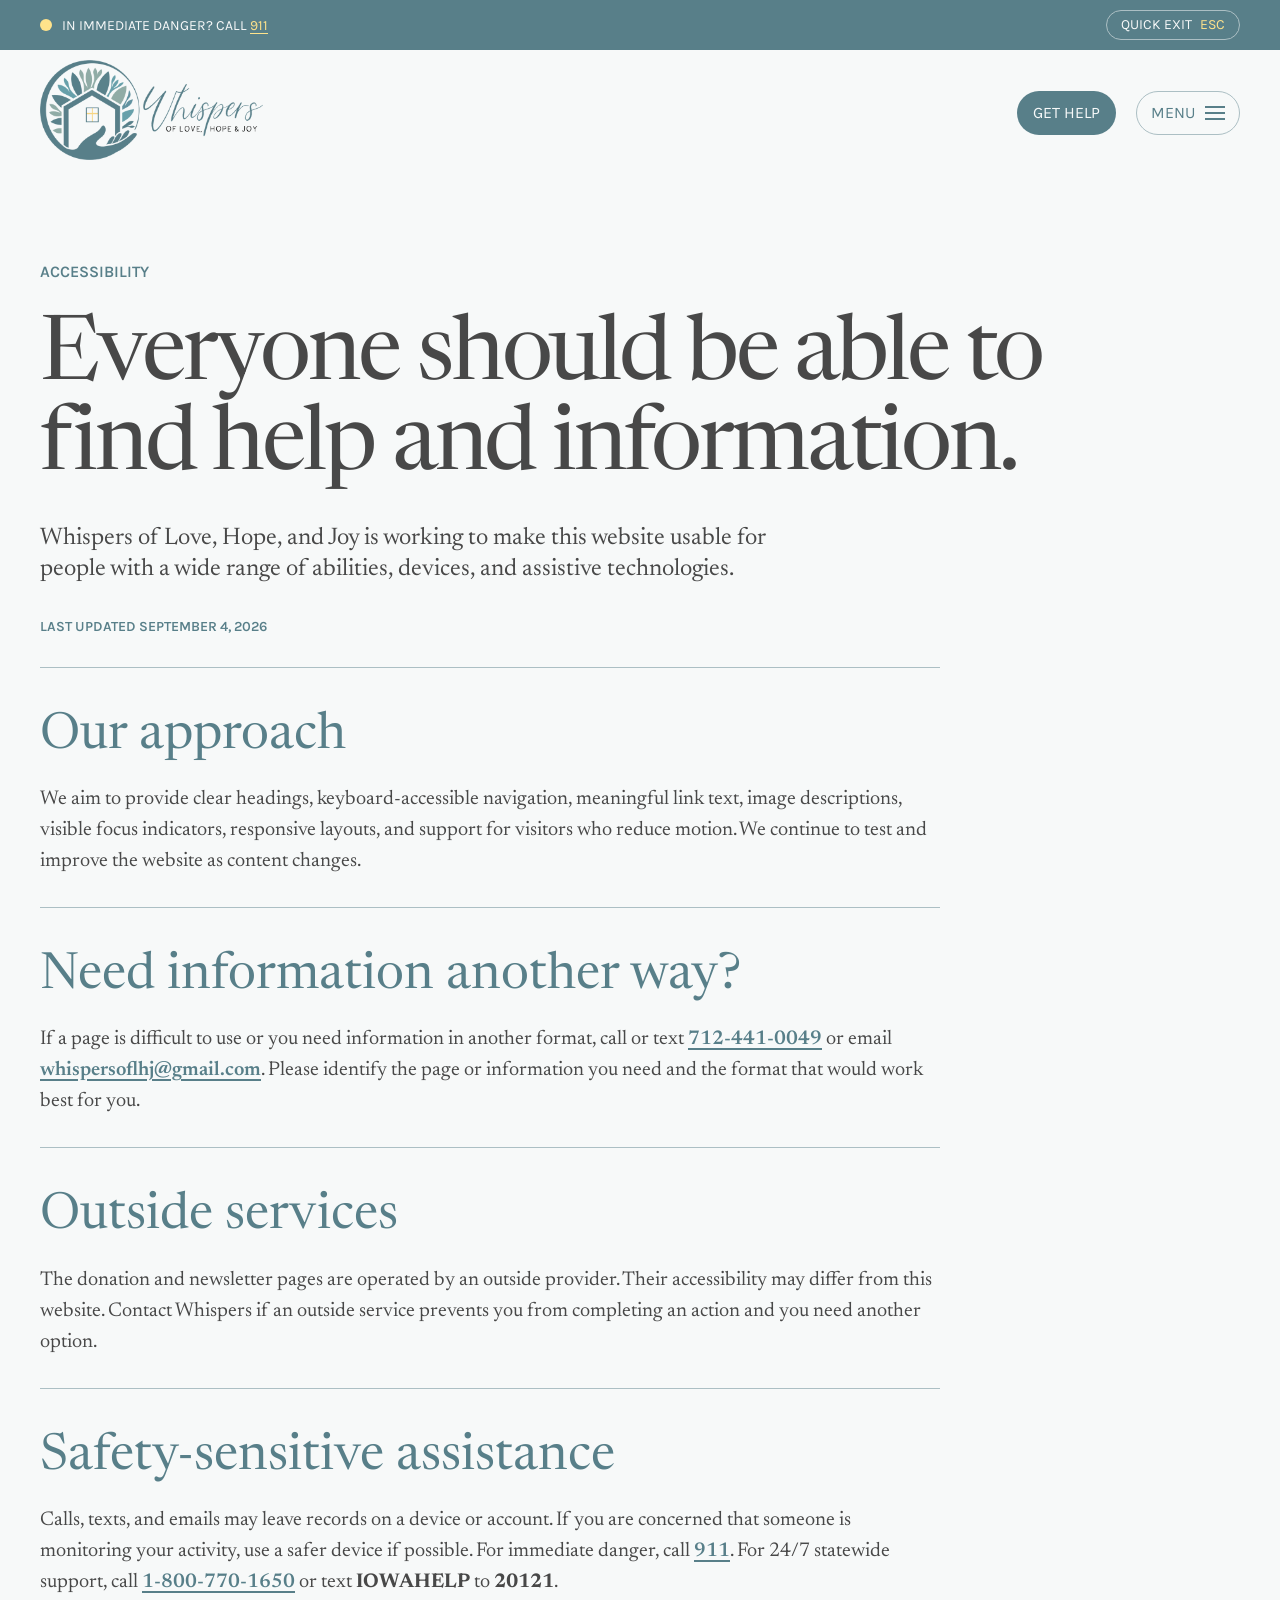
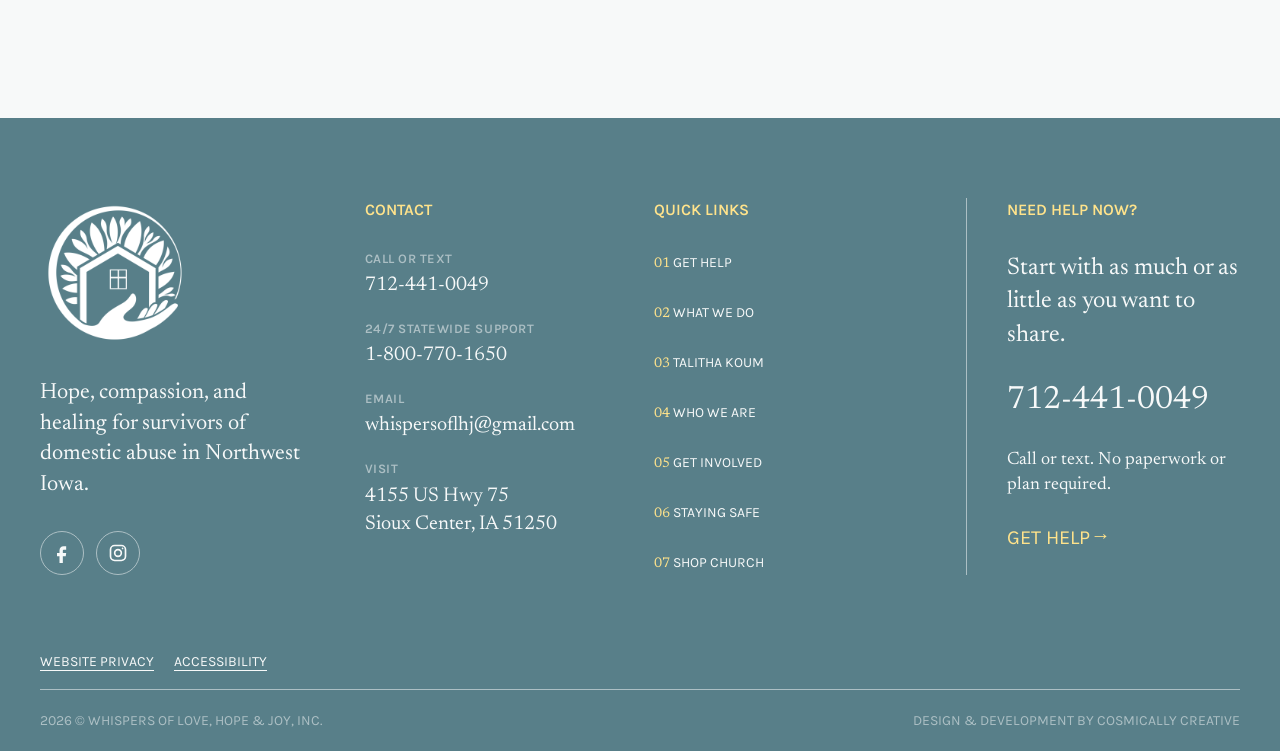
==== commit 2aea656f: "Implement scroll animations across multiple sections in HTML files. Update CSS to define animation s" ====
--- a/accessibility/index.html
+++ b/accessibility/index.html
@@ -83,22 +83,22 @@
                 <p class="description">Whispers of Love, Hope, and Joy is working to make this website usable for people with a wide range of abilities, devices, and assistive technologies.</p>
                 <p class="legal-updated">Last updated September 4, 2026</p>
 
-                <section class="legal-section">
+                <section class="legal-section animate-on-scroll">
                     <h2>Our approach</h2>
                     <p>We aim to provide clear headings, keyboard-accessible navigation, meaningful link text, image descriptions, visible focus indicators, responsive layouts, and support for visitors who reduce motion. We continue to test and improve the website as content changes.</p>
                 </section>
 
-                <section class="legal-section">
+                <section class="legal-section animate-on-scroll">
                     <h2>Need information another way?</h2>
                     <p>If a page is difficult to use or you need information in another format, call or text <a href="tel:+17124410049">712-441-0049</a> or email <a href="mailto:whispersoflhj@gmail.com">whispersoflhj@gmail.com</a>. Please identify the page or information you need and the format that would work best for you.</p>
                 </section>
 
-                <section class="legal-section">
+                <section class="legal-section animate-on-scroll">
                     <h2>Outside services</h2>
                     <p>The donation and newsletter pages are operated by an outside provider. Their accessibility may differ from this website. Contact Whispers if an outside service prevents you from completing an action and you need another option.</p>
                 </section>
 
-                <section class="legal-section">
+                <section class="legal-section animate-on-scroll">
                     <h2>Safety-sensitive assistance</h2>
                     <p>Calls, texts, and emails may leave records on a device or account. If you are concerned that someone is monitoring your activity, use a safer device if possible. For immediate danger, call <a href="tel:911">911</a>. For 24/7 statewide support, call <a href="tel:+18007701650">1-800-770-1650</a> or text <strong>IOWAHELP</strong> to <strong>20121</strong>.</p>
                 </section>
--- a/css/style.css
+++ b/css/style.css
@@ -32,14 +32,12 @@
 
 :root {
     --color-white: #f7f9f9;
-    --color-teal: #486870;
+    --color-teal: #587f89;
     --color-black: #484848;
-    --color-green: #57716b;
-    --color-bright-teal: #45787a;
+    --color-green: #90aca6;
+    --color-bright-teal: #67a9aa;
     --color-gray: #acbfc4;
     --color-yellow: #ffe38b;
-    --color-on-teal-muted: #e0eaeb;
-    --hero-photo-scrim: rgba(247, 249, 249, 0.88);
 }
 
 * {
@@ -113,14 +111,7 @@
 }
 
 .text-gray {
-    color: var(--color-green) !important;
-}
-
-.help-section .text-gray,
-.help-contact-card .text-gray,
-.section--teal .text-gray,
-.testimony-section .text-gray {
-    color: var(--color-on-teal-muted) !important;
+    color: var(--color-gray) !important;
 }
 
 .text-teal {
@@ -269,11 +260,8 @@
 .quick-exit {
     display: inline-flex;
     align-items: center;
-    justify-content: center;
     justify-self: end;
-    min-width: 4.4rem;
-    min-height: 4.4rem;
-    padding: 1rem 1.6rem;
+    padding: 0.7rem 1.4rem;
     border: 0;
     border-radius: 50rem;
     color: var(--color-white);
@@ -440,7 +428,7 @@
 
 .btn--secondary:hover,
 .btn--secondary:active {
-    background-color: #3d4f4b;
+    background-color: var(--color-gray);
 }
 
 .btn--yellow:link,
@@ -762,7 +750,7 @@
 }
 
 .disclaimer {
-    color: var(--color-on-teal-muted);
+    color: var(--color-gray);
     font-family: "Karla", sans-serif;
     font-size: 1.4rem;
 }
@@ -841,7 +829,7 @@
     justify-content: space-between;
     gap: 2rem;
     background-image:
-        linear-gradient(rgba(72, 104, 112, 0.92), rgba(72, 104, 112, 0.92)),
+        linear-gradient(rgba(88, 127, 137, 0.85), rgba(88, 127, 137, 0.85)),
         var(--link-card-image);
     background-position: center;
     background-size: cover;
@@ -860,7 +848,7 @@
 .link-card:hover {
     transform: scale(1.02);
     background-image:
-        linear-gradient(rgba(72, 104, 112, 0.94), rgba(72, 104, 112, 0.94)),
+        linear-gradient(rgba(88, 127, 137, 0.9), rgba(88, 127, 137, 0.9)),
         var(--link-card-image);
 }
 
@@ -991,7 +979,7 @@
 }
 
 .footer-contact-label {
-    color: var(--color-on-teal-muted);
+    color: var(--color-gray);
     font-family: "Karla", sans-serif;
     font-size: 1.3rem;
     font-weight: 600;
@@ -1032,7 +1020,7 @@
     justify-content: space-between;
     gap: 2rem;
     flex-wrap: wrap;
-    color: var(--color-on-teal-muted);
+    color: var(--color-gray);
     text-transform: uppercase;
     font-family: "Karla", sans-serif;
     margin-top: 10rem;
@@ -1042,7 +1030,7 @@
 }
 
 .copyright a {
-    color: var(--color-on-teal-muted);
+    color: var(--color-gray);
     text-decoration: none;
     transition: color 0.3s ease;
 }
@@ -1127,6 +1115,32 @@
     box-shadow: 0 0 0 6px var(--color-yellow);
 }
 
+/* Animations */
+
+.js .animate-on-scroll {
+    opacity: 0;
+    transform: translateY(3rem);
+    transition-property: opacity, transform;
+    transition-duration: 0.5s;
+    transition-timing-function: ease;
+    transition-delay: 0s;
+}
+
+.js .animate-on-scroll.visible {
+    opacity: 1;
+    transform: translateY(0);
+}
+
+.js .btn.animate-on-scroll.visible:hover,
+.js .btn.animate-on-scroll.visible:active {
+    transform: scale(1.05);
+}
+
+.js .link-card.animate-on-scroll.visible:hover,
+.js .link-card.animate-on-scroll.visible:active {
+    transform: scale(1.02);
+}
+
 @media (prefers-reduced-motion: reduce) {
     html {
         scroll-behavior: auto;
@@ -1144,9 +1158,14 @@
     .nav-link:active,
     .btn:hover,
     .btn:active,
-    .link-card:hover {
+    .link-card:hover,
+    .js .animate-on-scroll {
         transform: none;
     }
+
+    .js .animate-on-scroll {
+        opacity: 1;
+    }
 }
 
 /* GET HELP PAGE */
@@ -1157,7 +1176,6 @@
 
 .get-help-hero {
     position: relative;
-    isolation: isolate;
     display: flex;
     align-items: center;
     min-height: calc(100svh - 16rem);
@@ -1183,12 +1201,8 @@
     left: -2rem;
     bottom: -1rem;
     z-index: -1;
-    width: min(78rem, 62vw);
-    aspect-ratio: 4 / 3;
-    background:
-        linear-gradient(var(--hero-photo-scrim), var(--hero-photo-scrim)),
-        url("../img/01-hero.jpeg") center / cover no-repeat;
-    content: "";
+    content: url(../img/01-hero.jpeg);
+    opacity: 0.5;
     -webkit-mask-image: radial-gradient(ellipse 102% 102% at bottom left, #000 0%, #000 82%, transparent 98%);
     mask-image: radial-gradient(ellipse 102% 102% at bottom left, #000 0%, #000 82%, transparent 98%);
     pointer-events: none;
@@ -1442,10 +1456,9 @@
     z-index: -1;
     width: min(72rem, 60vw);
     aspect-ratio: 4 / 3;
-    background:
-        linear-gradient(var(--hero-photo-scrim), var(--hero-photo-scrim)),
-        url("../img/02-hero.jpeg") center / cover no-repeat;
+    background: url("../img/02-hero.jpeg") center / cover no-repeat;
     content: "";
+    opacity: 0.35;
     -webkit-mask-image: radial-gradient(ellipse 102% 102% at bottom left, #000 0%, #000 80%, transparent 98%);
     mask-image: radial-gradient(ellipse 102% 102% at bottom left, #000 0%, #000 80%, transparent 98%);
     pointer-events: none;
@@ -1797,10 +1810,9 @@
     z-index: -1;
     width: min(92rem, 60vw);
     aspect-ratio: 4 / 3;
-    background:
-        linear-gradient(var(--hero-photo-scrim), var(--hero-photo-scrim)),
-        url("../img/03-hero.jpeg") center / cover no-repeat;
+    background: url("../img/03-hero.jpeg") center / cover no-repeat;
     content: "";
+    opacity: 0.25;
     -webkit-mask-image: radial-gradient(ellipse 102% 102% at bottom left, #000 0%, #000 80%, transparent 98%);
     mask-image: radial-gradient(ellipse 102% 102% at bottom left, #000 0%, #000 80%, transparent 98%);
     pointer-events: none;
@@ -2215,10 +2227,9 @@
     z-index: -1;
     width: min(72rem, 60vw);
     aspect-ratio: 4 / 3;
-    background:
-        linear-gradient(var(--hero-photo-scrim), var(--hero-photo-scrim)),
-        url("../img/04-hero.jpeg") center / cover no-repeat;
+    background: url("../img/04-hero.jpeg") center / cover no-repeat;
     content: "";
+    opacity: 0.35;
     -webkit-mask-image: radial-gradient(ellipse 102% 102% at bottom left, #000 0%, #000 80%, transparent 98%);
     mask-image: radial-gradient(ellipse 102% 102% at bottom left, #000 0%, #000 80%, transparent 98%);
     pointer-events: none;
@@ -2495,10 +2506,9 @@
     z-index: -1;
     width: min(62rem, 60vw);
     aspect-ratio: 1;
-    background:
-        linear-gradient(var(--hero-photo-scrim), var(--hero-photo-scrim)),
-        url("../img/05-hero.jpeg") center / cover no-repeat;
+    background: url("../img/05-hero.jpeg") center / cover no-repeat;
     content: "";
+    opacity: 0.35;
     -webkit-mask-image: radial-gradient(ellipse 102% 102% at bottom left, #000 0%, #000 80%, transparent 98%);
     mask-image: radial-gradient(ellipse 102% 102% at bottom left, #000 0%, #000 80%, transparent 98%);
     pointer-events: none;
@@ -2763,7 +2773,7 @@
 }
 
 .staying-safe-contact-item span {
-    color: var(--color-on-teal-muted);
+    color: var(--color-gray);
     font-family: "Karla", sans-serif;
     font-size: 1.3rem;
     font-weight: 600;
@@ -2929,7 +2939,7 @@
 }
 
 .leaving-checklist li + li {
-    border-top: 1px solid rgba(72, 104, 112, 0.35);
+    border-top: 1px solid rgba(88, 127, 137, 0.35);
 }
 
 .leaving-checklist li::before {
@@ -2965,10 +2975,9 @@
     z-index: -1;
     width: min(62rem, 60vw);
     aspect-ratio: 4 / 3;
-    background:
-        linear-gradient(var(--hero-photo-scrim), var(--hero-photo-scrim)),
-        url("../img/07-hero.jpeg") center / cover no-repeat;
+    background: url("../img/07-hero.jpeg") center / cover no-repeat;
     content: "";
+    opacity: 0.35;
     -webkit-mask-image: radial-gradient(ellipse 102% 102% at bottom left, #000 0%, #000 80%, transparent 98%);
     mask-image: radial-gradient(ellipse 102% 102% at bottom left, #000 0%, #000 80%, transparent 98%);
     pointer-events: none;
@@ -3148,7 +3157,7 @@
     border-left: 4px solid var(--color-yellow);
     font-size: 2.5rem;
     font-style: italic;
-    color: var(--color-teal)
+    color: var(--color-gray)
 }
 
 .shop-community-heading {
@@ -3218,7 +3227,7 @@
 }
 
 .shop-visit-detail + .shop-visit-detail {
-    border-top: 1px solid rgba(72, 104, 112, 0.35);
+    border-top: 1px solid rgba(88, 127, 137, 0.35);
 }
 
 .shop-visit-detail span {
